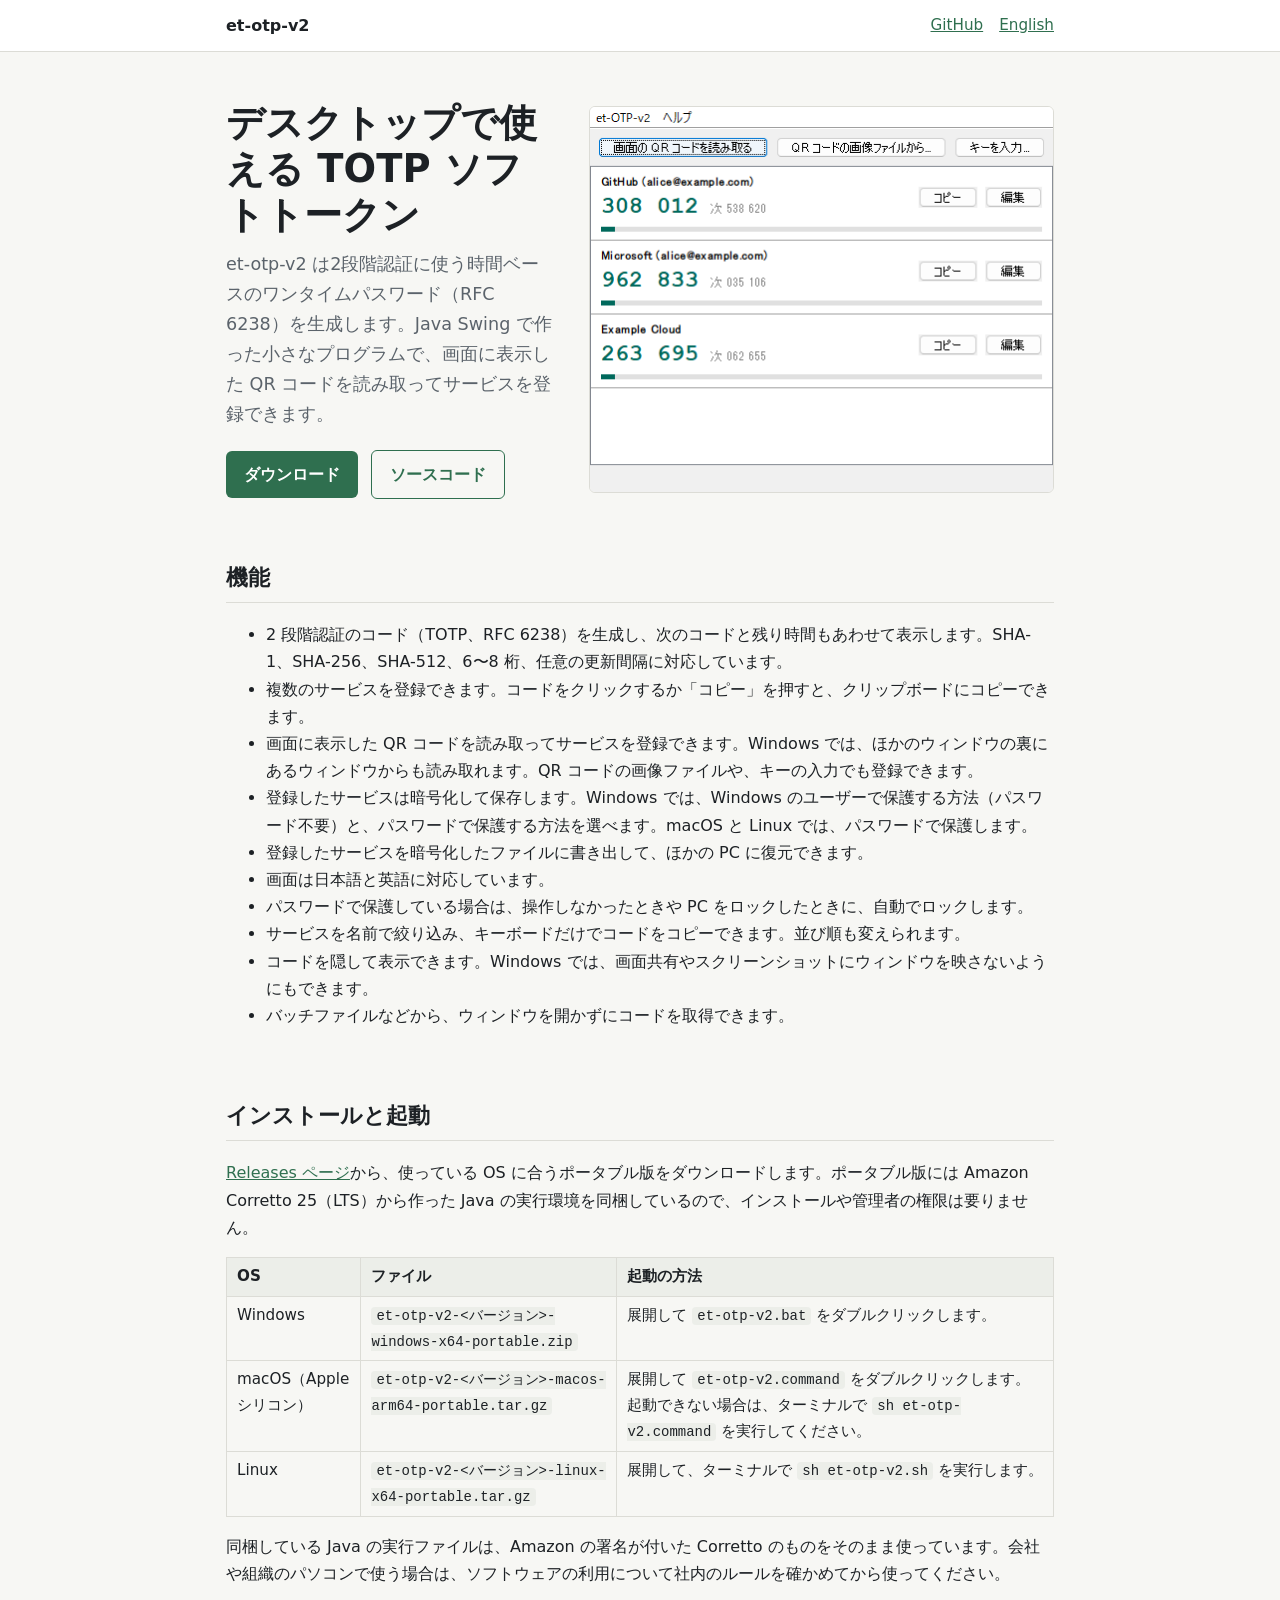
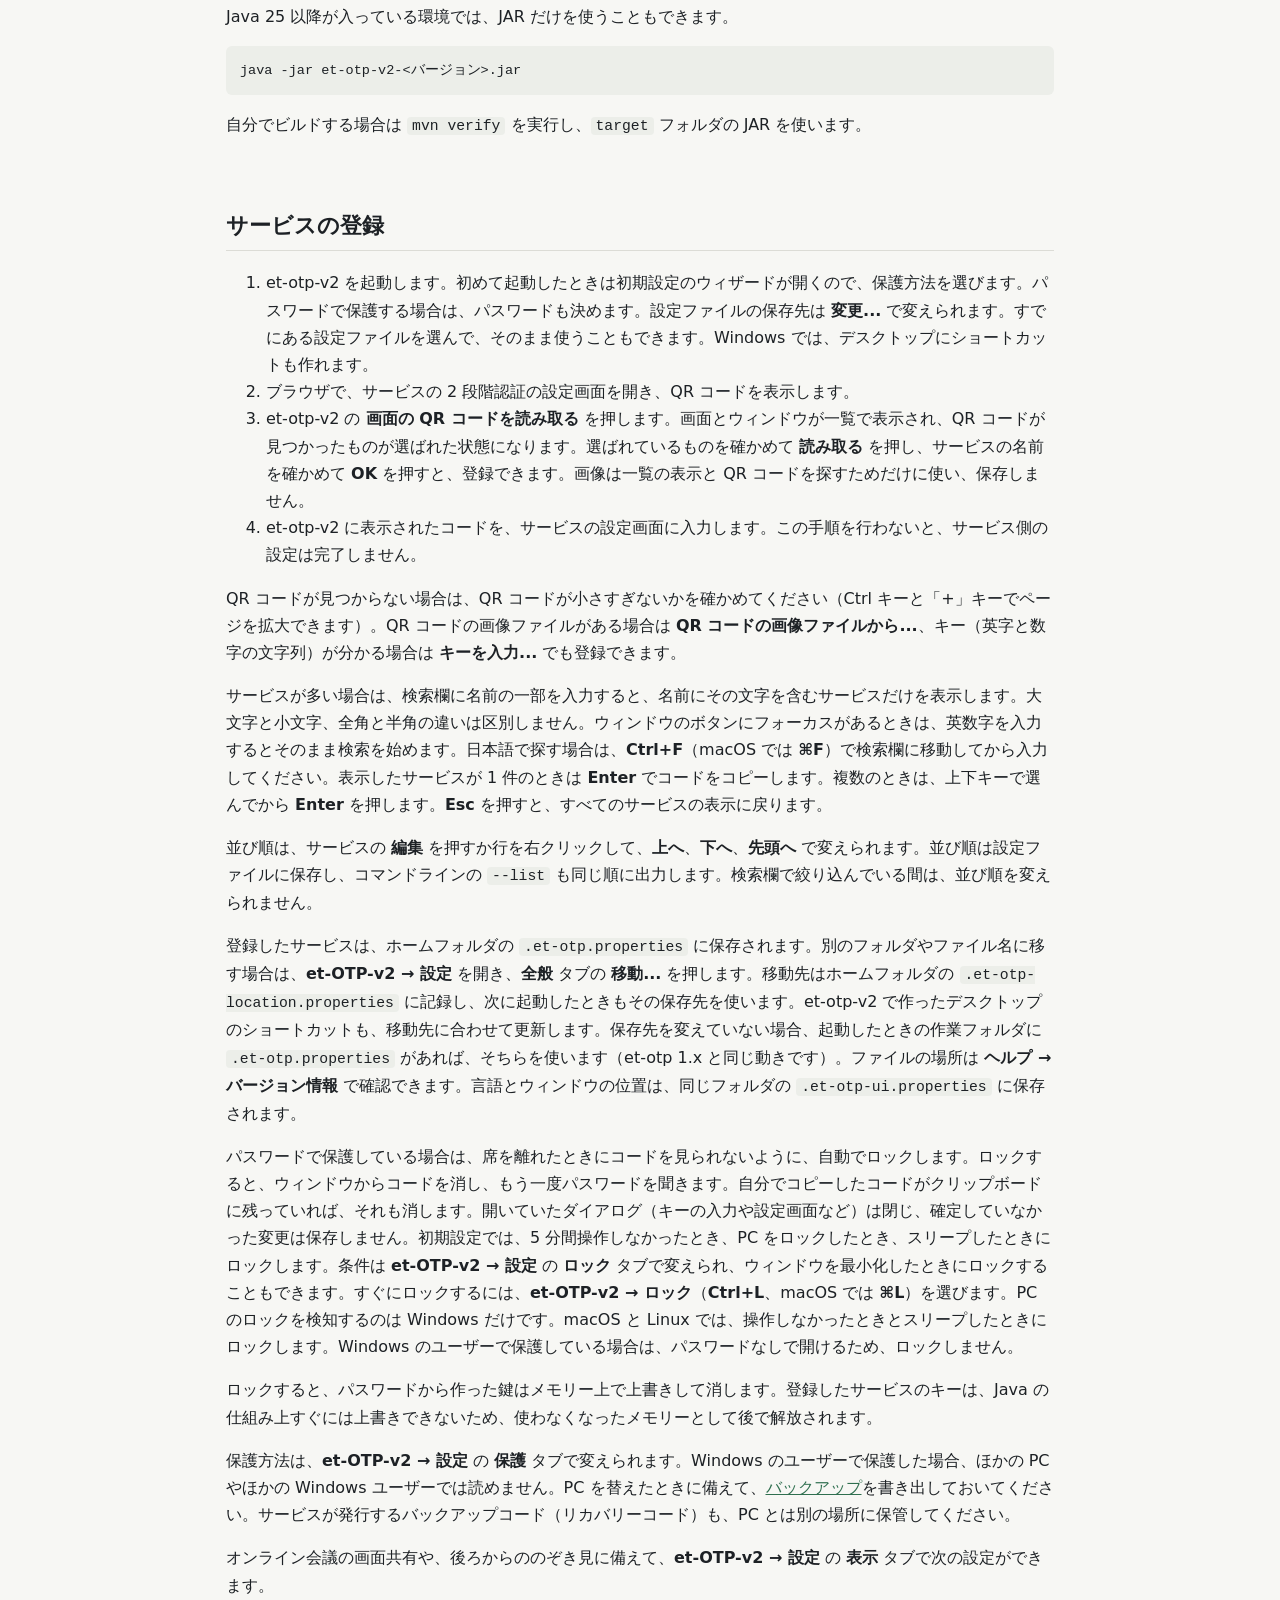
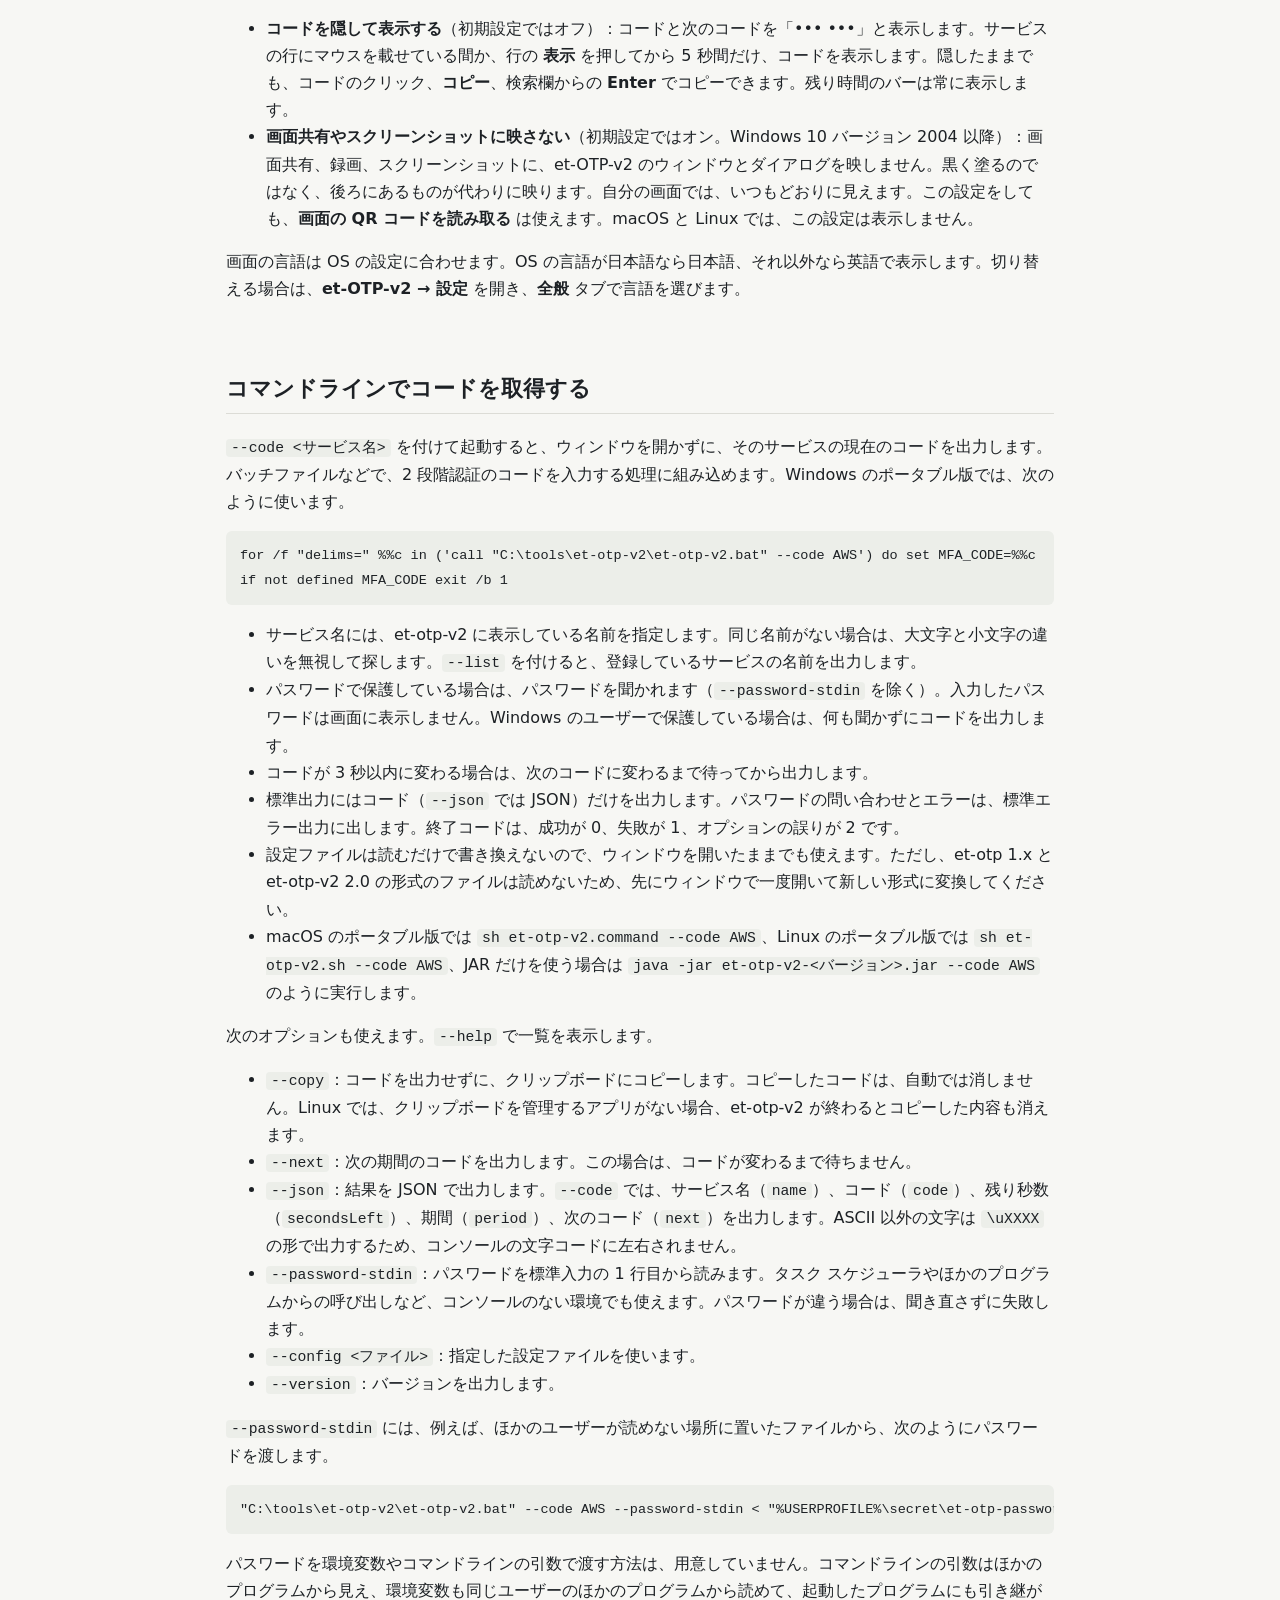
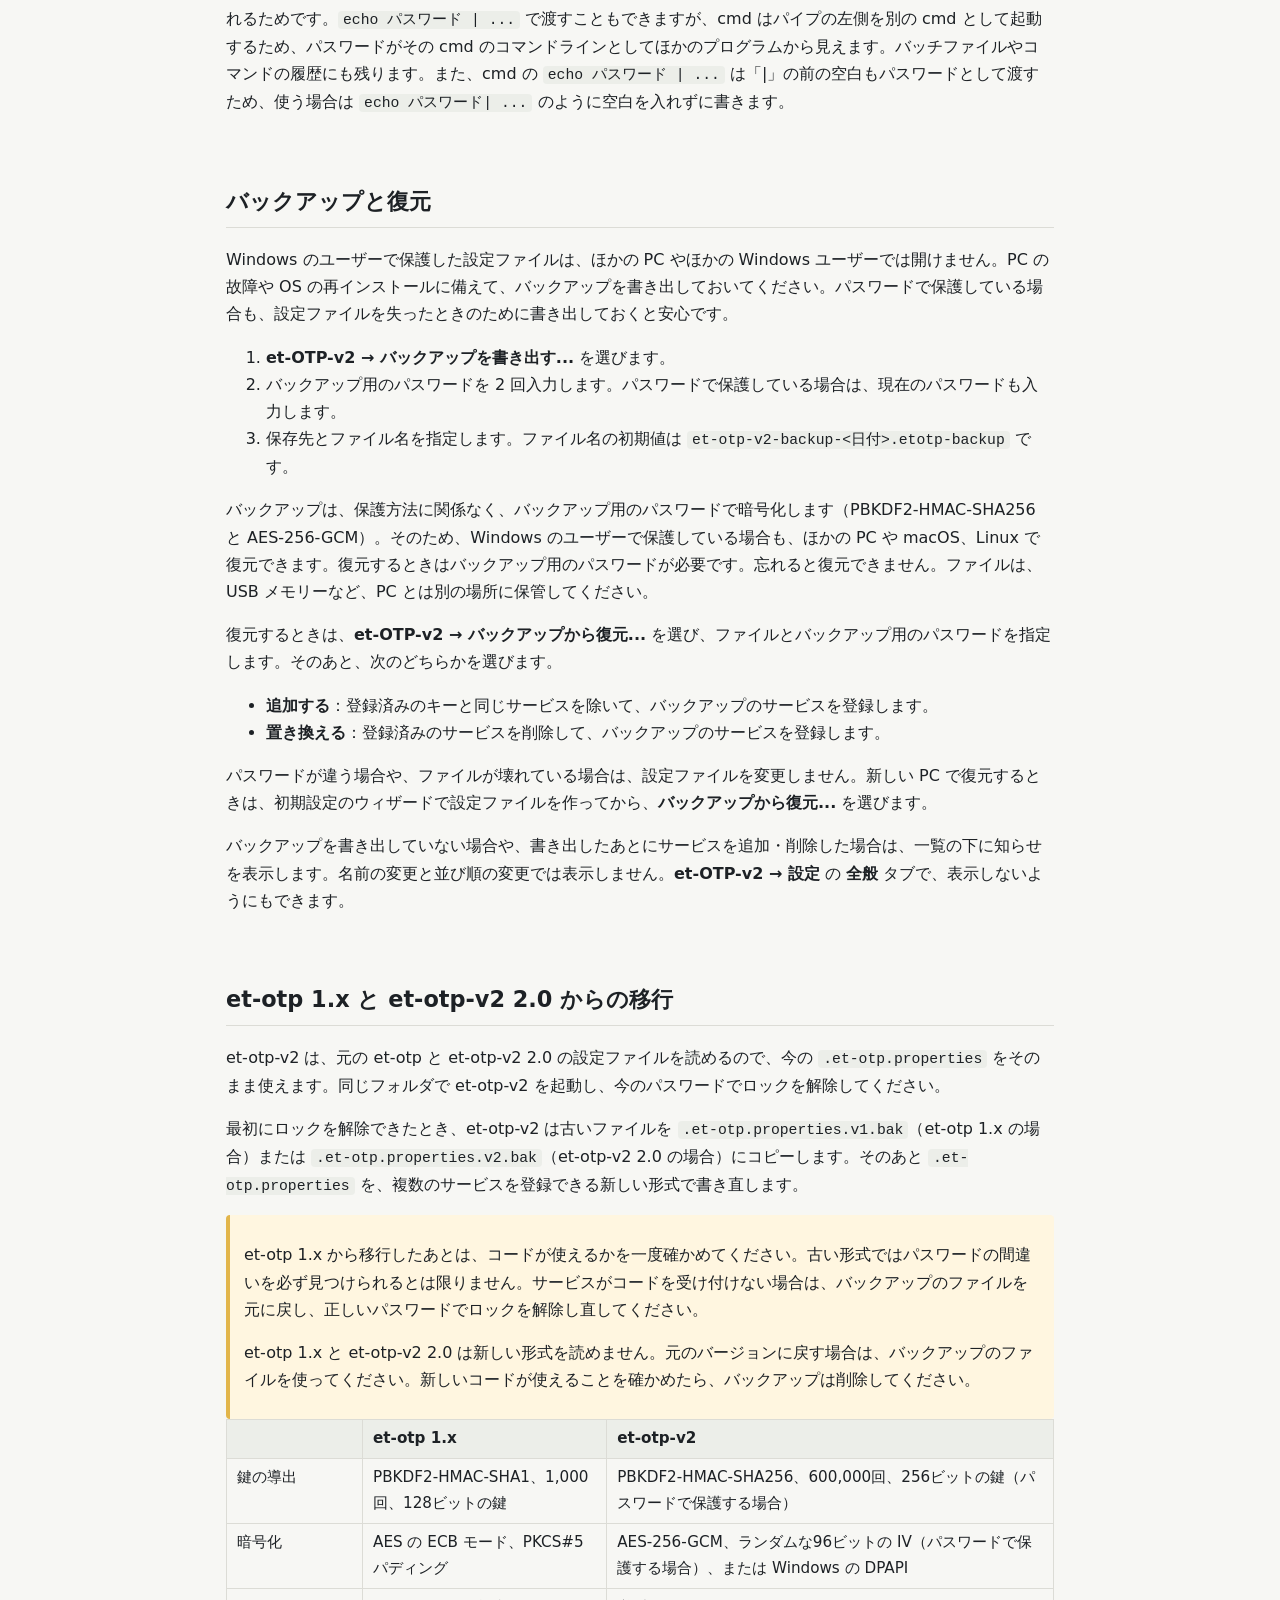
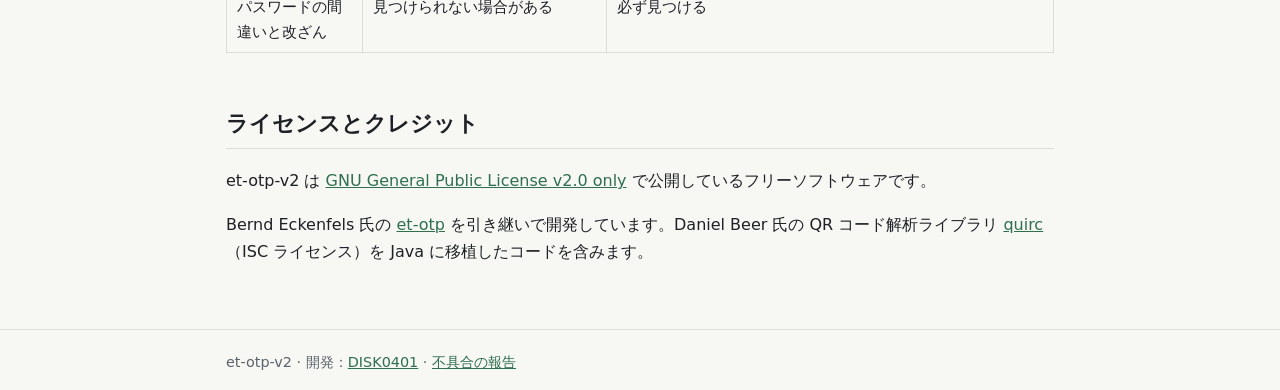
==== docs/ja/index.html @ 98fa53d5 "Keep the windows out of screen sharing by default On older versions of Windows, where it cannot be d" ====
<!doctype html>
<html lang="ja">
<head>
  <meta charset="utf-8">
  <meta name="viewport" content="width=device-width, initial-scale=1">
  <title>et-otp-v2 – デスクトップ用 TOTP ソフトトークン</title>
  <meta name="description" content="et-otp-v2 は Java で作ったデスクトップ用の TOTP（RFC 6238）ソフトトークンです。ecki/et-otp を引き継いで開発しています。">
  <link rel="stylesheet" href="../style.css">
  <link rel="alternate" hreflang="en" href="../">
</head>
<body>
<header class="site">
  <div class="wrap">
    <a class="brand" href="./">et-otp-v2</a>
    <nav>
      <a href="https://github.com/DISK0401/et-otp-v2">GitHub</a>
      <a href="../" hreflang="en" lang="en">English</a>
    </nav>
  </div>
</header>

<main class="wrap">
  <div class="hero">
    <div>
      <h1>デスクトップで使える TOTP ソフトトークン</h1>
      <p>et-otp-v2 は2段階認証に使う時間ベースのワンタイムパスワード（RFC 6238）を生成します。Java Swing で作った小さなプログラムで、画面に表示した QR コードを読み取ってサービスを登録できます。</p>
      <a class="button" href="https://github.com/DISK0401/et-otp-v2/releases">ダウンロード</a>
      <a class="button secondary" href="https://github.com/DISK0401/et-otp-v2">ソースコード</a>
    </div>
    <img src="../images/screenshot-ja.png" width="465" height="386" alt="et-OTP-v2 のメイン画面。3 件のサービスのコードと残り時間が表示されている">
  </div>

  <section id="features">
    <h2>機能</h2>
    <ul>
      <li>2 段階認証のコード（TOTP、RFC 6238）を生成し、次のコードと残り時間もあわせて表示します。SHA-1、SHA-256、SHA-512、6〜8 桁、任意の更新間隔に対応しています。</li>
      <li>複数のサービスを登録できます。コードをクリックするか「コピー」を押すと、クリップボードにコピーできます。</li>
      <li>画面に表示した QR コードを読み取ってサービスを登録できます。Windows では、ほかのウィンドウの裏にあるウィンドウからも読み取れます。QR コードの画像ファイルや、キーの入力でも登録できます。</li>
      <li>登録したサービスは暗号化して保存します。Windows では、Windows のユーザーで保護する方法（パスワード不要）と、パスワードで保護する方法を選べます。macOS と Linux では、パスワードで保護します。</li>
      <li>登録したサービスを暗号化したファイルに書き出して、ほかの PC に復元できます。</li>
      <li>画面は日本語と英語に対応しています。</li>
      <li>パスワードで保護している場合は、操作しなかったときや PC をロックしたときに、自動でロックします。</li>
      <li>サービスを名前で絞り込み、キーボードだけでコードをコピーできます。並び順も変えられます。</li>
      <li>コードを隠して表示できます。Windows では、画面共有やスクリーンショットにウィンドウを映さないようにもできます。</li>
      <li>バッチファイルなどから、ウィンドウを開かずにコードを取得できます。</li>
    </ul>
  </section>

  <section id="install">
    <h2>インストールと起動</h2>
    <p><a href="https://github.com/DISK0401/et-otp-v2/releases">Releases ページ</a>から、使っている OS に合うポータブル版をダウンロードします。ポータブル版には Amazon Corretto 25（LTS）から作った Java の実行環境を同梱しているので、インストールや管理者の権限は要りません。</p>
    <div class="table-scroll">
      <table>
        <tr><th>OS</th><th>ファイル</th><th>起動の方法</th></tr>
        <tr><td>Windows</td><td><code>et-otp-v2-&lt;バージョン&gt;-windows-x64-portable.zip</code></td><td>展開して <code>et-otp-v2.bat</code> をダブルクリックします。</td></tr>
        <tr><td>macOS（Apple シリコン）</td><td><code>et-otp-v2-&lt;バージョン&gt;-macos-arm64-portable.tar.gz</code></td><td>展開して <code>et-otp-v2.command</code> をダブルクリックします。起動できない場合は、ターミナルで <code>sh et-otp-v2.command</code> を実行してください。</td></tr>
        <tr><td>Linux</td><td><code>et-otp-v2-&lt;バージョン&gt;-linux-x64-portable.tar.gz</code></td><td>展開して、ターミナルで <code>sh et-otp-v2.sh</code> を実行します。</td></tr>
      </table>
    </div>
    <p>同梱している Java の実行ファイルは、Amazon の署名が付いた Corretto のものをそのまま使っています。会社や組織のパソコンで使う場合は、ソフトウェアの利用について社内のルールを確かめてから使ってください。</p>
    <p>Java 25 以降が入っている環境では、JAR だけを使うこともできます。</p>
    <pre><code>java -jar et-otp-v2-&lt;バージョン&gt;.jar</code></pre>
    <p>自分でビルドする場合は <code>mvn verify</code> を実行し、<code>target</code> フォルダの JAR を使います。</p>
  </section>

  <section id="setup">
    <h2>サービスの登録</h2>
    <ol>
      <li>et-otp-v2 を起動します。初めて起動したときは初期設定のウィザードが開くので、保護方法を選びます。パスワードで保護する場合は、パスワードも決めます。設定ファイルの保存先は <b>変更...</b> で変えられます。すでにある設定ファイルを選んで、そのまま使うこともできます。Windows では、デスクトップにショートカットも作れます。</li>
      <li>ブラウザで、サービスの 2 段階認証の設定画面を開き、QR コードを表示します。</li>
      <li>et-otp-v2 の <b>画面の QR コードを読み取る</b> を押します。画面とウィンドウが一覧で表示され、QR コードが見つかったものが選ばれた状態になります。選ばれているものを確かめて <b>読み取る</b> を押し、サービスの名前を確かめて <b>OK</b> を押すと、登録できます。画像は一覧の表示と QR コードを探すためだけに使い、保存しません。</li>
      <li>et-otp-v2 に表示されたコードを、サービスの設定画面に入力します。この手順を行わないと、サービス側の設定は完了しません。</li>
    </ol>
    <p>QR コードが見つからない場合は、QR コードが小さすぎないかを確かめてください（Ctrl キーと「+」キーでページを拡大できます）。QR コードの画像ファイルがある場合は <b>QR コードの画像ファイルから...</b>、キー（英字と数字の文字列）が分かる場合は <b>キーを入力...</b> でも登録できます。</p>
    <p>サービスが多い場合は、検索欄に名前の一部を入力すると、名前にその文字を含むサービスだけを表示します。大文字と小文字、全角と半角の違いは区別しません。ウィンドウのボタンにフォーカスがあるときは、英数字を入力するとそのまま検索を始めます。日本語で探す場合は、<b>Ctrl+F</b>（macOS では <b>⌘F</b>）で検索欄に移動してから入力してください。表示したサービスが 1 件のときは <b>Enter</b> でコードをコピーします。複数のときは、上下キーで選んでから <b>Enter</b> を押します。<b>Esc</b> を押すと、すべてのサービスの表示に戻ります。</p>
    <p>並び順は、サービスの <b>編集</b> を押すか行を右クリックして、<b>上へ</b>、<b>下へ</b>、<b>先頭へ</b> で変えられます。並び順は設定ファイルに保存し、コマンドラインの <code>--list</code> も同じ順に出力します。検索欄で絞り込んでいる間は、並び順を変えられません。</p>
    <p>登録したサービスは、ホームフォルダの <code>.et-otp.properties</code> に保存されます。別のフォルダやファイル名に移す場合は、<b>et-OTP-v2 → 設定</b> を開き、<b>全般</b> タブの <b>移動...</b> を押します。移動先はホームフォルダの <code>.et-otp-location.properties</code> に記録し、次に起動したときもその保存先を使います。et-otp-v2 で作ったデスクトップのショートカットも、移動先に合わせて更新します。保存先を変えていない場合、起動したときの作業フォルダに <code>.et-otp.properties</code> があれば、そちらを使います（et-otp 1.x と同じ動きです）。ファイルの場所は <b>ヘルプ → バージョン情報</b> で確認できます。言語とウィンドウの位置は、同じフォルダの <code>.et-otp-ui.properties</code> に保存されます。</p>
    <p>パスワードで保護している場合は、席を離れたときにコードを見られないように、自動でロックします。ロックすると、ウィンドウからコードを消し、もう一度パスワードを聞きます。自分でコピーしたコードがクリップボードに残っていれば、それも消します。開いていたダイアログ（キーの入力や設定画面など）は閉じ、確定していなかった変更は保存しません。初期設定では、5 分間操作しなかったとき、PC をロックしたとき、スリープしたときにロックします。条件は <b>et-OTP-v2 → 設定</b> の <b>ロック</b> タブで変えられ、ウィンドウを最小化したときにロックすることもできます。すぐにロックするには、<b>et-OTP-v2 → ロック</b>（<b>Ctrl+L</b>、macOS では <b>⌘L</b>）を選びます。PC のロックを検知するのは Windows だけです。macOS と Linux では、操作しなかったときとスリープしたときにロックします。Windows のユーザーで保護している場合は、パスワードなしで開けるため、ロックしません。</p>
    <p>ロックすると、パスワードから作った鍵はメモリー上で上書きして消します。登録したサービスのキーは、Java の仕組み上すぐには上書きできないため、使わなくなったメモリーとして後で解放されます。</p>
    <p>保護方法は、<b>et-OTP-v2 → 設定</b> の <b>保護</b> タブで変えられます。Windows のユーザーで保護した場合、ほかの PC やほかの Windows ユーザーでは読めません。PC を替えたときに備えて、<a href="#backup">バックアップ</a>を書き出しておいてください。サービスが発行するバックアップコード（リカバリーコード）も、PC とは別の場所に保管してください。</p>
    <p>オンライン会議の画面共有や、後ろからののぞき見に備えて、<b>et-OTP-v2 → 設定</b> の <b>表示</b> タブで次の設定ができます。</p>
    <ul>
      <li><b>コードを隠して表示する</b>（初期設定ではオフ）：コードと次のコードを「••• •••」と表示します。サービスの行にマウスを載せている間か、行の <b>表示</b> を押してから 5 秒間だけ、コードを表示します。隠したままでも、コードのクリック、<b>コピー</b>、検索欄からの <b>Enter</b> でコピーできます。残り時間のバーは常に表示します。</li>
      <li><b>画面共有やスクリーンショットに映さない</b>（初期設定ではオン。Windows 10 バージョン 2004 以降）：画面共有、録画、スクリーンショットに、et-OTP-v2 のウィンドウとダイアログを映しません。黒く塗るのではなく、後ろにあるものが代わりに映ります。自分の画面では、いつもどおりに見えます。この設定をしても、<b>画面の QR コードを読み取る</b> は使えます。macOS と Linux では、この設定は表示しません。</li>
    </ul>
    <p>画面の言語は OS の設定に合わせます。OS の言語が日本語なら日本語、それ以外なら英語で表示します。切り替える場合は、<b>et-OTP-v2 → 設定</b> を開き、<b>全般</b> タブで言語を選びます。</p>
  </section>

  <section id="command-line">
    <h2>コマンドラインでコードを取得する</h2>
    <p><code>--code &lt;サービス名&gt;</code> を付けて起動すると、ウィンドウを開かずに、そのサービスの現在のコードを出力します。バッチファイルなどで、2 段階認証のコードを入力する処理に組み込めます。Windows のポータブル版では、次のように使います。</p>
    <pre><code>for /f "delims=" %%c in ('call "C:\tools\et-otp-v2\et-otp-v2.bat" --code AWS') do set MFA_CODE=%%c
if not defined MFA_CODE exit /b 1</code></pre>
    <ul>
      <li>サービス名には、et-otp-v2 に表示している名前を指定します。同じ名前がない場合は、大文字と小文字の違いを無視して探します。<code>--list</code> を付けると、登録しているサービスの名前を出力します。</li>
      <li>パスワードで保護している場合は、パスワードを聞かれます（<code>--password-stdin</code> を除く）。入力したパスワードは画面に表示しません。Windows のユーザーで保護している場合は、何も聞かずにコードを出力します。</li>
      <li>コードが 3 秒以内に変わる場合は、次のコードに変わるまで待ってから出力します。</li>
      <li>標準出力にはコード（<code>--json</code> では JSON）だけを出力します。パスワードの問い合わせとエラーは、標準エラー出力に出します。終了コードは、成功が 0、失敗が 1、オプションの誤りが 2 です。</li>
      <li>設定ファイルは読むだけで書き換えないので、ウィンドウを開いたままでも使えます。ただし、et-otp 1.x と et-otp-v2 2.0 の形式のファイルは読めないため、先にウィンドウで一度開いて新しい形式に変換してください。</li>
      <li>macOS のポータブル版では <code>sh et-otp-v2.command --code AWS</code>、Linux のポータブル版では <code>sh et-otp-v2.sh --code AWS</code>、JAR だけを使う場合は <code>java -jar et-otp-v2-&lt;バージョン&gt;.jar --code AWS</code> のように実行します。</li>
    </ul>
    <p>次のオプションも使えます。<code>--help</code> で一覧を表示します。</p>
    <ul>
      <li><code>--copy</code>：コードを出力せずに、クリップボードにコピーします。コピーしたコードは、自動では消しません。Linux では、クリップボードを管理するアプリがない場合、et-otp-v2 が終わるとコピーした内容も消えます。</li>
      <li><code>--next</code>：次の期間のコードを出力します。この場合は、コードが変わるまで待ちません。</li>
      <li><code>--json</code>：結果を JSON で出力します。<code>--code</code> では、サービス名（<code>name</code>）、コード（<code>code</code>）、残り秒数（<code>secondsLeft</code>）、期間（<code>period</code>）、次のコード（<code>next</code>）を出力します。ASCII 以外の文字は <code>\uXXXX</code> の形で出力するため、コンソールの文字コードに左右されません。</li>
      <li><code>--password-stdin</code>：パスワードを標準入力の 1 行目から読みます。タスク スケジューラやほかのプログラムからの呼び出しなど、コンソールのない環境でも使えます。パスワードが違う場合は、聞き直さずに失敗します。</li>
      <li><code>--config &lt;ファイル&gt;</code>：指定した設定ファイルを使います。</li>
      <li><code>--version</code>：バージョンを出力します。</li>
    </ul>
    <p><code>--password-stdin</code> には、例えば、ほかのユーザーが読めない場所に置いたファイルから、次のようにパスワードを渡します。</p>
    <pre><code>"C:\tools\et-otp-v2\et-otp-v2.bat" --code AWS --password-stdin &lt; "%USERPROFILE%\secret\et-otp-password.txt"</code></pre>
    <p>パスワードを環境変数やコマンドラインの引数で渡す方法は、用意していません。コマンドラインの引数はほかのプログラムから見え、環境変数も同じユーザーのほかのプログラムから読めて、起動したプログラムにも引き継がれるためです。<code>echo パスワード | ...</code> で渡すこともできますが、cmd はパイプの左側を別の cmd として起動するため、パスワードがその cmd のコマンドラインとしてほかのプログラムから見えます。バッチファイルやコマンドの履歴にも残ります。また、cmd の <code>echo パスワード | ...</code> は「|」の前の空白もパスワードとして渡すため、使う場合は <code>echo パスワード| ...</code> のように空白を入れずに書きます。</p>
  </section>

  <section id="backup">
    <h2>バックアップと復元</h2>
    <p>Windows のユーザーで保護した設定ファイルは、ほかの PC やほかの Windows ユーザーでは開けません。PC の故障や OS の再インストールに備えて、バックアップを書き出しておいてください。パスワードで保護している場合も、設定ファイルを失ったときのために書き出しておくと安心です。</p>
    <ol>
      <li><b>et-OTP-v2 → バックアップを書き出す...</b> を選びます。</li>
      <li>バックアップ用のパスワードを 2 回入力します。パスワードで保護している場合は、現在のパスワードも入力します。</li>
      <li>保存先とファイル名を指定します。ファイル名の初期値は <code>et-otp-v2-backup-&lt;日付&gt;.etotp-backup</code> です。</li>
    </ol>
    <p>バックアップは、保護方法に関係なく、バックアップ用のパスワードで暗号化します（PBKDF2-HMAC-SHA256 と AES-256-GCM）。そのため、Windows のユーザーで保護している場合も、ほかの PC や macOS、Linux で復元できます。復元するときはバックアップ用のパスワードが必要です。忘れると復元できません。ファイルは、USB メモリーなど、PC とは別の場所に保管してください。</p>
    <p>復元するときは、<b>et-OTP-v2 → バックアップから復元...</b> を選び、ファイルとバックアップ用のパスワードを指定します。そのあと、次のどちらかを選びます。</p>
    <ul>
      <li><b>追加する</b>：登録済みのキーと同じサービスを除いて、バックアップのサービスを登録します。</li>
      <li><b>置き換える</b>：登録済みのサービスを削除して、バックアップのサービスを登録します。</li>
    </ul>
    <p>パスワードが違う場合や、ファイルが壊れている場合は、設定ファイルを変更しません。新しい PC で復元するときは、初期設定のウィザードで設定ファイルを作ってから、<b>バックアップから復元...</b> を選びます。</p>
    <p>バックアップを書き出していない場合や、書き出したあとにサービスを追加・削除した場合は、一覧の下に知らせを表示します。名前の変更と並び順の変更では表示しません。<b>et-OTP-v2 → 設定</b> の <b>全般</b> タブで、表示しないようにもできます。</p>
  </section>

  <section id="upgrade">
    <h2>et-otp 1.x と et-otp-v2 2.0 からの移行</h2>
    <p>et-otp-v2 は、元の et-otp と et-otp-v2 2.0 の設定ファイルを読めるので、今の <code>.et-otp.properties</code> をそのまま使えます。同じフォルダで et-otp-v2 を起動し、今のパスワードでロックを解除してください。</p>
    <p>最初にロックを解除できたとき、et-otp-v2 は古いファイルを <code>.et-otp.properties.v1.bak</code>（et-otp 1.x の場合）または <code>.et-otp.properties.v2.bak</code>（et-otp-v2 2.0 の場合）にコピーします。そのあと <code>.et-otp.properties</code> を、複数のサービスを登録できる新しい形式で書き直します。</p>
    <div class="note">
      <p>et-otp 1.x から移行したあとは、コードが使えるかを一度確かめてください。古い形式ではパスワードの間違いを必ず見つけられるとは限りません。サービスがコードを受け付けない場合は、バックアップのファイルを元に戻し、正しいパスワードでロックを解除し直してください。</p>
      <p>et-otp 1.x と et-otp-v2 2.0 は新しい形式を読めません。元のバージョンに戻す場合は、バックアップのファイルを使ってください。新しいコードが使えることを確かめたら、バックアップは削除してください。</p>
    </div>
    <div class="table-scroll">
      <table>
        <tr><th></th><th>et-otp 1.x</th><th>et-otp-v2</th></tr>
        <tr><td>鍵の導出</td><td>PBKDF2-HMAC-SHA1、1,000回、128ビットの鍵</td><td>PBKDF2-HMAC-SHA256、600,000回、256ビットの鍵（パスワードで保護する場合）</td></tr>
        <tr><td>暗号化</td><td>AES の ECB モード、PKCS#5 パディング</td><td>AES-256-GCM、ランダムな96ビットの IV（パスワードで保護する場合）、または Windows の DPAPI</td></tr>
        <tr><td>パスワードの間違いと改ざん</td><td>見つけられない場合がある</td><td>必ず見つける</td></tr>
      </table>
    </div>
  </section>

  <section id="license">
    <h2>ライセンスとクレジット</h2>
    <p>et-otp-v2 は <a href="https://github.com/DISK0401/et-otp-v2/blob/main/LICENSE">GNU General Public License v2.0 only</a> で公開しているフリーソフトウェアです。</p>
    <p>Bernd Eckenfels 氏の <a href="https://github.com/ecki/et-otp">et-otp</a> を引き継いで開発しています。Daniel Beer 氏の QR コード解析ライブラリ <a href="https://github.com/dlbeer/quirc">quirc</a>（ISC ライセンス）を Java に移植したコードを含みます。</p>
  </section>
</main>

<footer>
  <div class="wrap">et-otp-v2 · 開発：<a href="https://github.com/DISK0401">DISK0401</a> · <a href="https://github.com/DISK0401/et-otp-v2/issues">不具合の報告</a></div>
</footer>
</body>
</html>
---- docs/style.css ----
:root {
  --bg: #f7f7f4;
  --surface: #ffffff;
  --text: #1d2125;
  --muted: #5b636b;
  --accent: #2f6f4f;
  --accent-text: #ffffff;
  --border: #dcdcd6;
  --code-bg: #eceee9;
  --warn-bg: #fff6e0;
  --warn-border: #e2b54a;
}

@media (prefers-color-scheme: dark) {
  :root {
    --bg: #15181b;
    --surface: #1d2125;
    --text: #e6e8ea;
    --muted: #a3abb3;
    --accent: #7cc39b;
    --accent-text: #10241a;
    --border: #2f353b;
    --code-bg: #262b30;
    --warn-bg: #2d2615;
    --warn-border: #a8842f;
  }
}

* { box-sizing: border-box; }

body {
  margin: 0;
  background: var(--bg);
  color: var(--text);
  font: 16px/1.7 system-ui, -apple-system, "Segoe UI", "Hiragino Sans", "Noto Sans JP", sans-serif;
}

a { color: var(--accent); }

.wrap { max-width: 860px; margin: 0 auto; padding: 0 16px; }

header.site {
  border-bottom: 1px solid var(--border);
  background: var(--surface);
}
header.site .wrap {
  display: flex; align-items: center; justify-content: space-between;
  gap: 12px; padding-top: 12px; padding-bottom: 12px;
}
header.site .brand { font-weight: 700; text-decoration: none; color: var(--text); }
header.site nav { display: flex; gap: 16px; font-size: 0.95em; }

.hero { display: grid; grid-template-columns: 1fr auto; gap: 32px; align-items: center; padding: 48px 0 32px; }
.hero h1 { font-size: 2.4em; line-height: 1.2; margin: 0 0 12px; }
.hero p { color: var(--muted); margin: 0 0 20px; font-size: 1.1em; }
.hero img { border: 1px solid var(--border); border-radius: 6px; max-width: 100%; height: auto; }
@media (max-width: 640px) { .hero { grid-template-columns: 1fr; } }

.button {
  display: inline-block; padding: 10px 18px; border-radius: 6px;
  background: var(--accent); color: var(--accent-text); text-decoration: none; font-weight: 600;
}
.button.secondary { background: transparent; color: var(--accent); border: 1px solid var(--accent); margin-left: 8px; }

section { padding: 8px 0 24px; }
h2 { font-size: 1.4em; border-bottom: 1px solid var(--border); padding-bottom: 6px; }

pre, code { font-family: ui-monospace, "Cascadia Code", Consolas, monospace; font-size: 0.92em; }
code { background: var(--code-bg); padding: 1px 5px; border-radius: 4px; }
pre { background: var(--code-bg); padding: 12px 14px; border-radius: 6px; overflow-x: auto; }
pre code { background: none; padding: 0; }

.note { background: var(--warn-bg); border-left: 4px solid var(--warn-border); padding: 10px 14px; border-radius: 4px; }

table { border-collapse: collapse; width: 100%; font-size: 0.95em; }
th, td { border: 1px solid var(--border); padding: 6px 10px; text-align: left; vertical-align: top; }
th { background: var(--code-bg); }
.table-scroll { overflow-x: auto; }

footer { border-top: 1px solid var(--border); color: var(--muted); font-size: 0.9em; padding: 20px 0 40px; margin-top: 24px; }
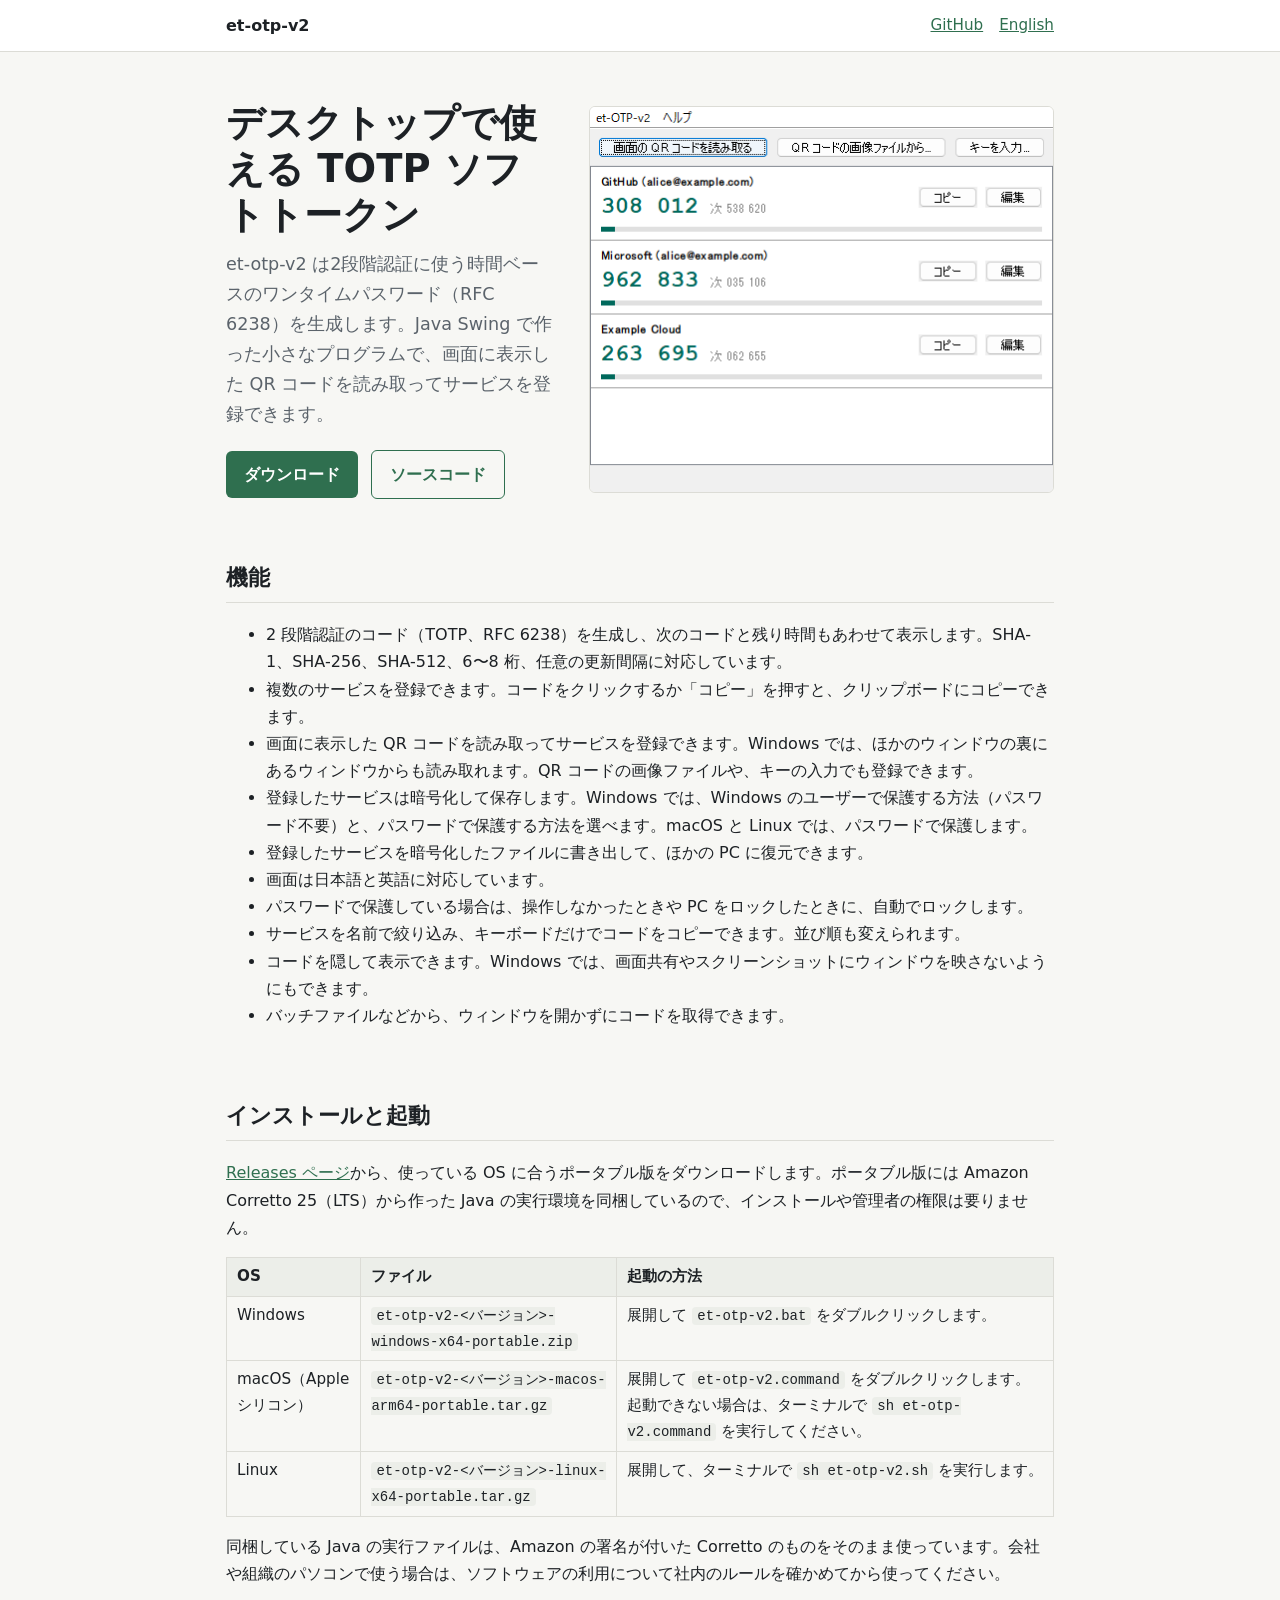
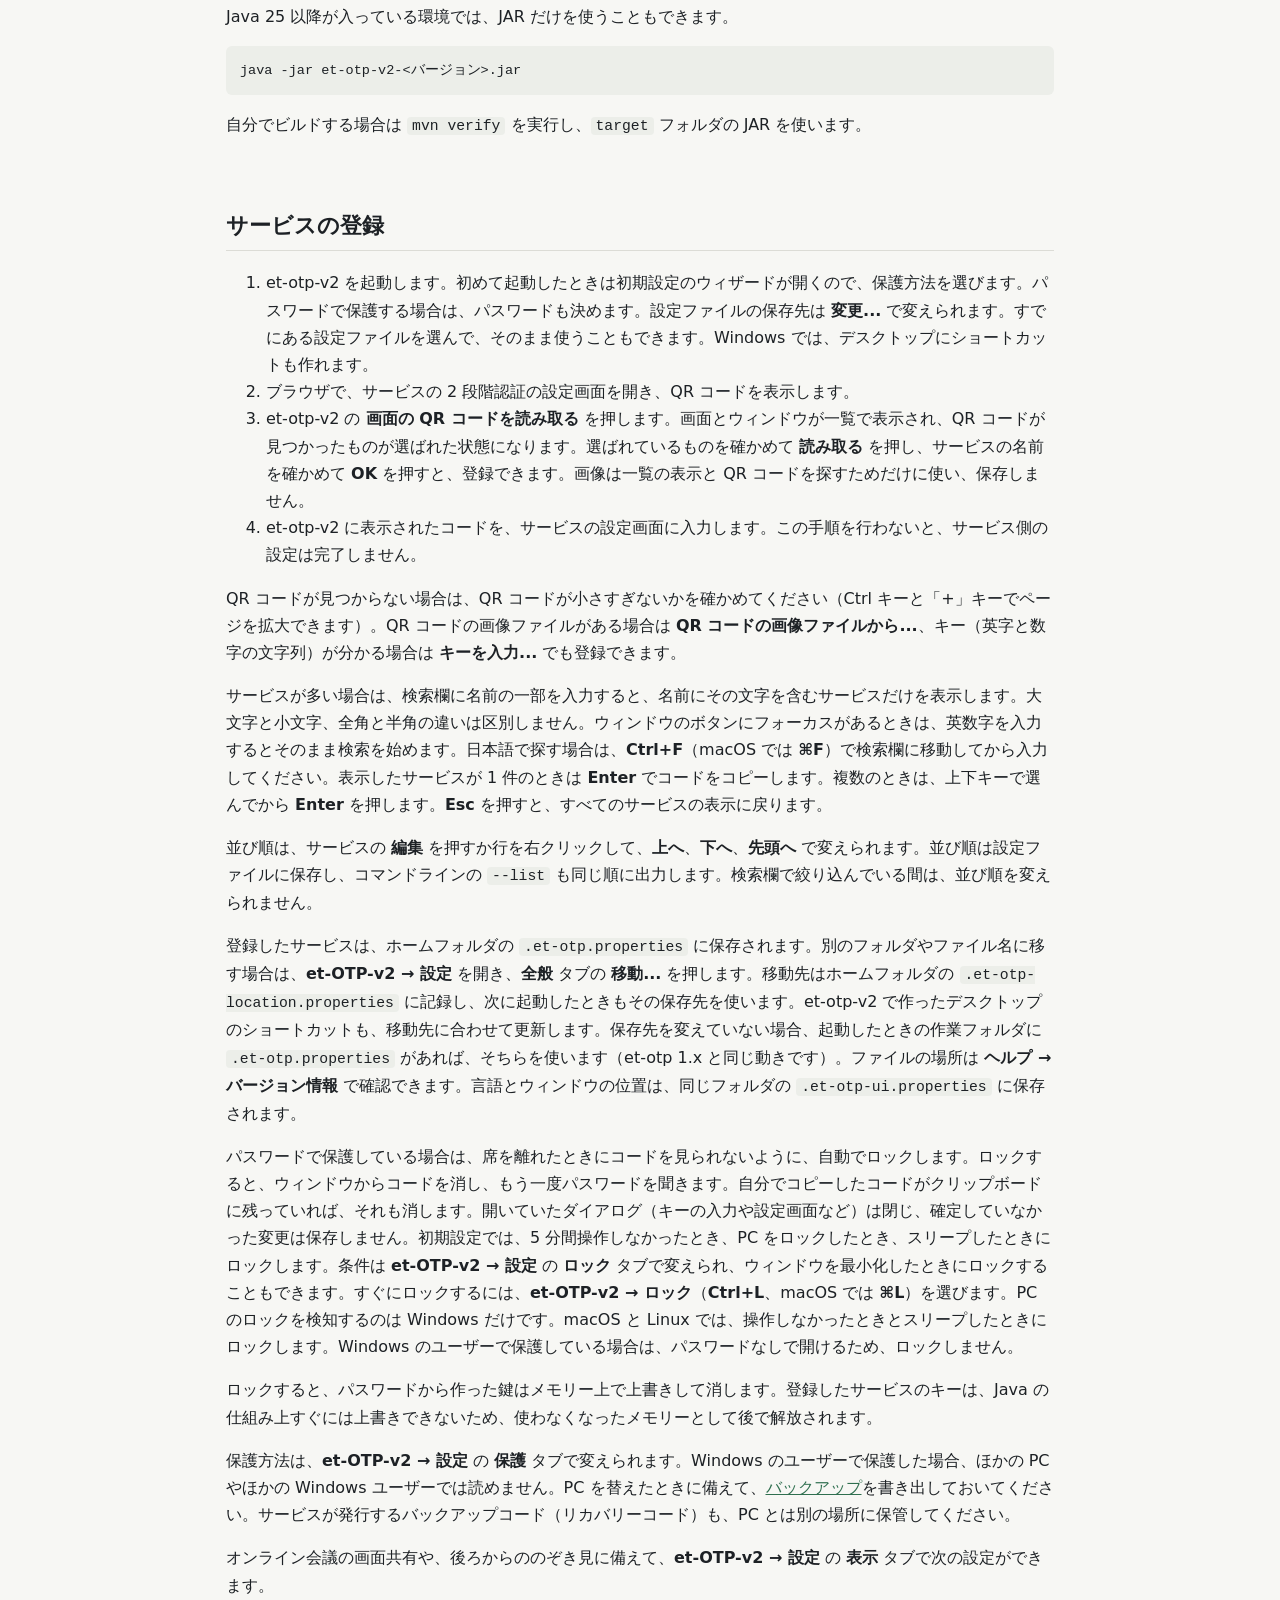
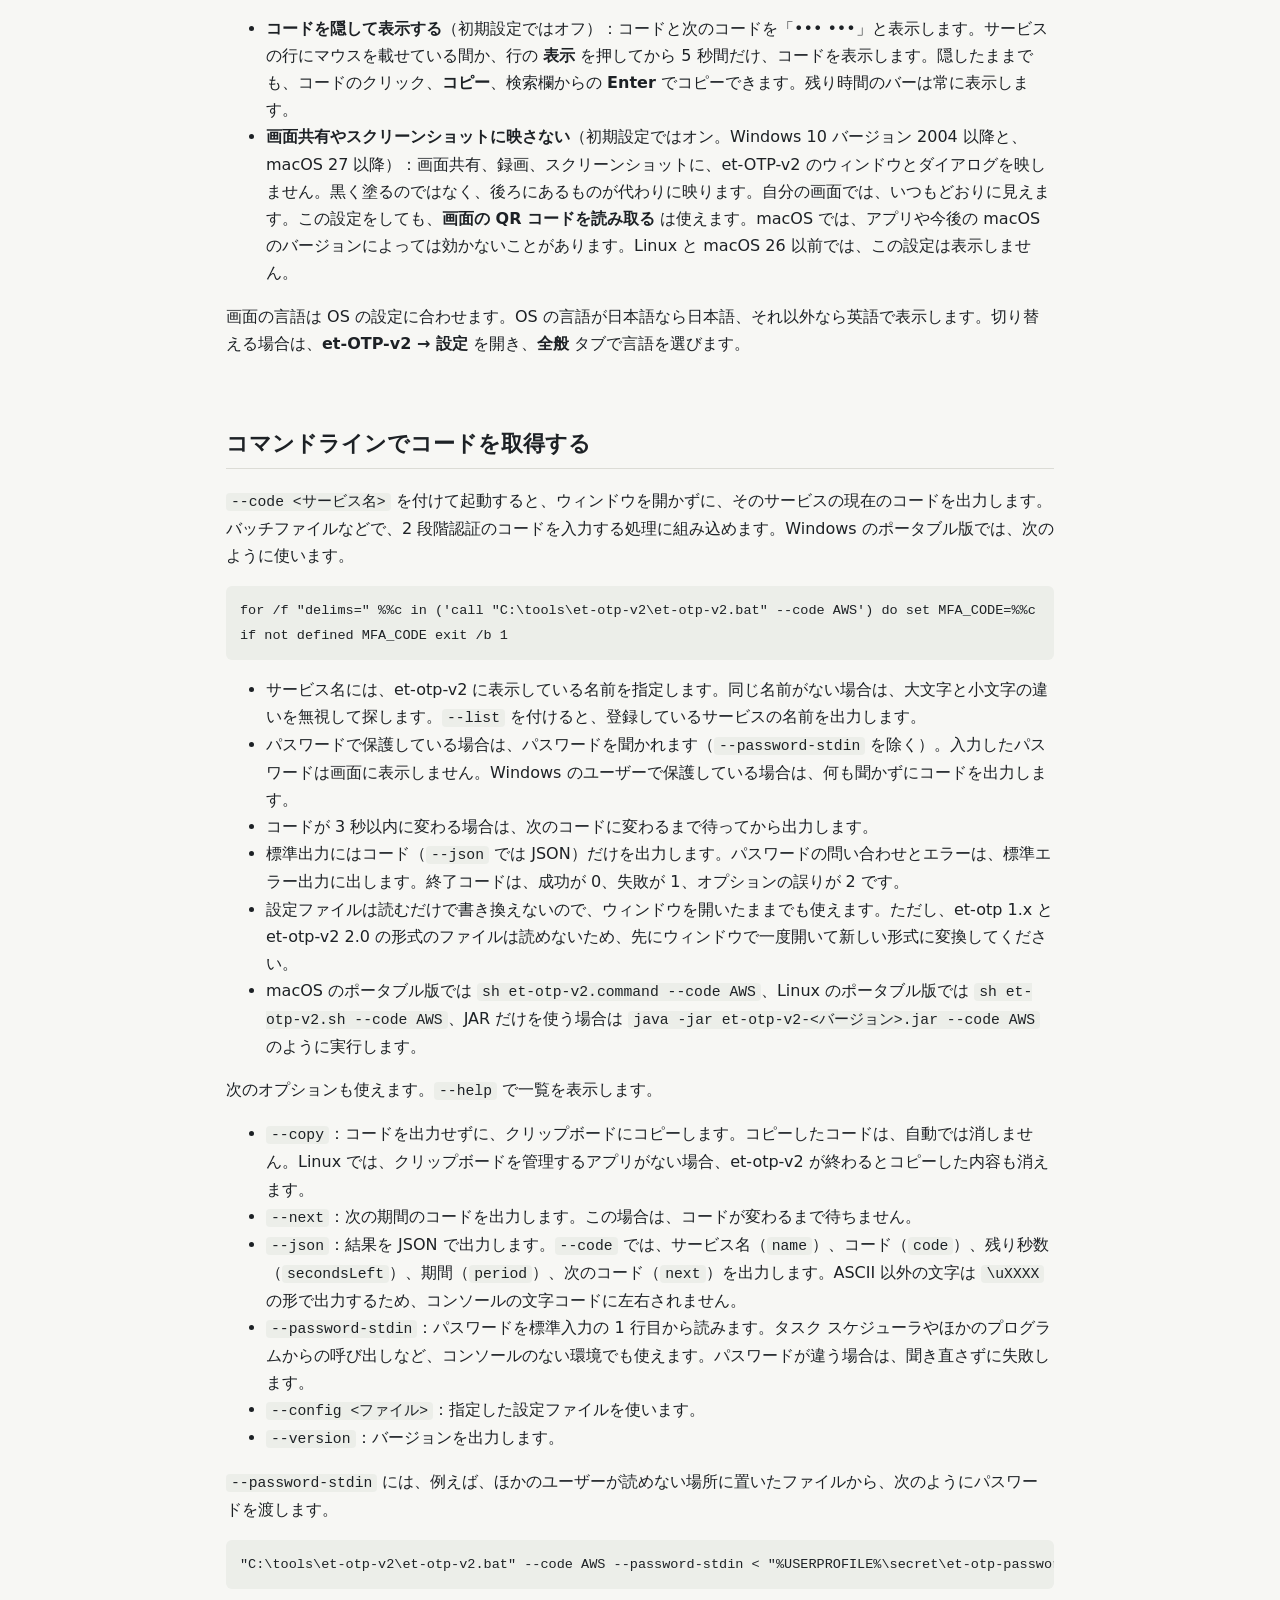
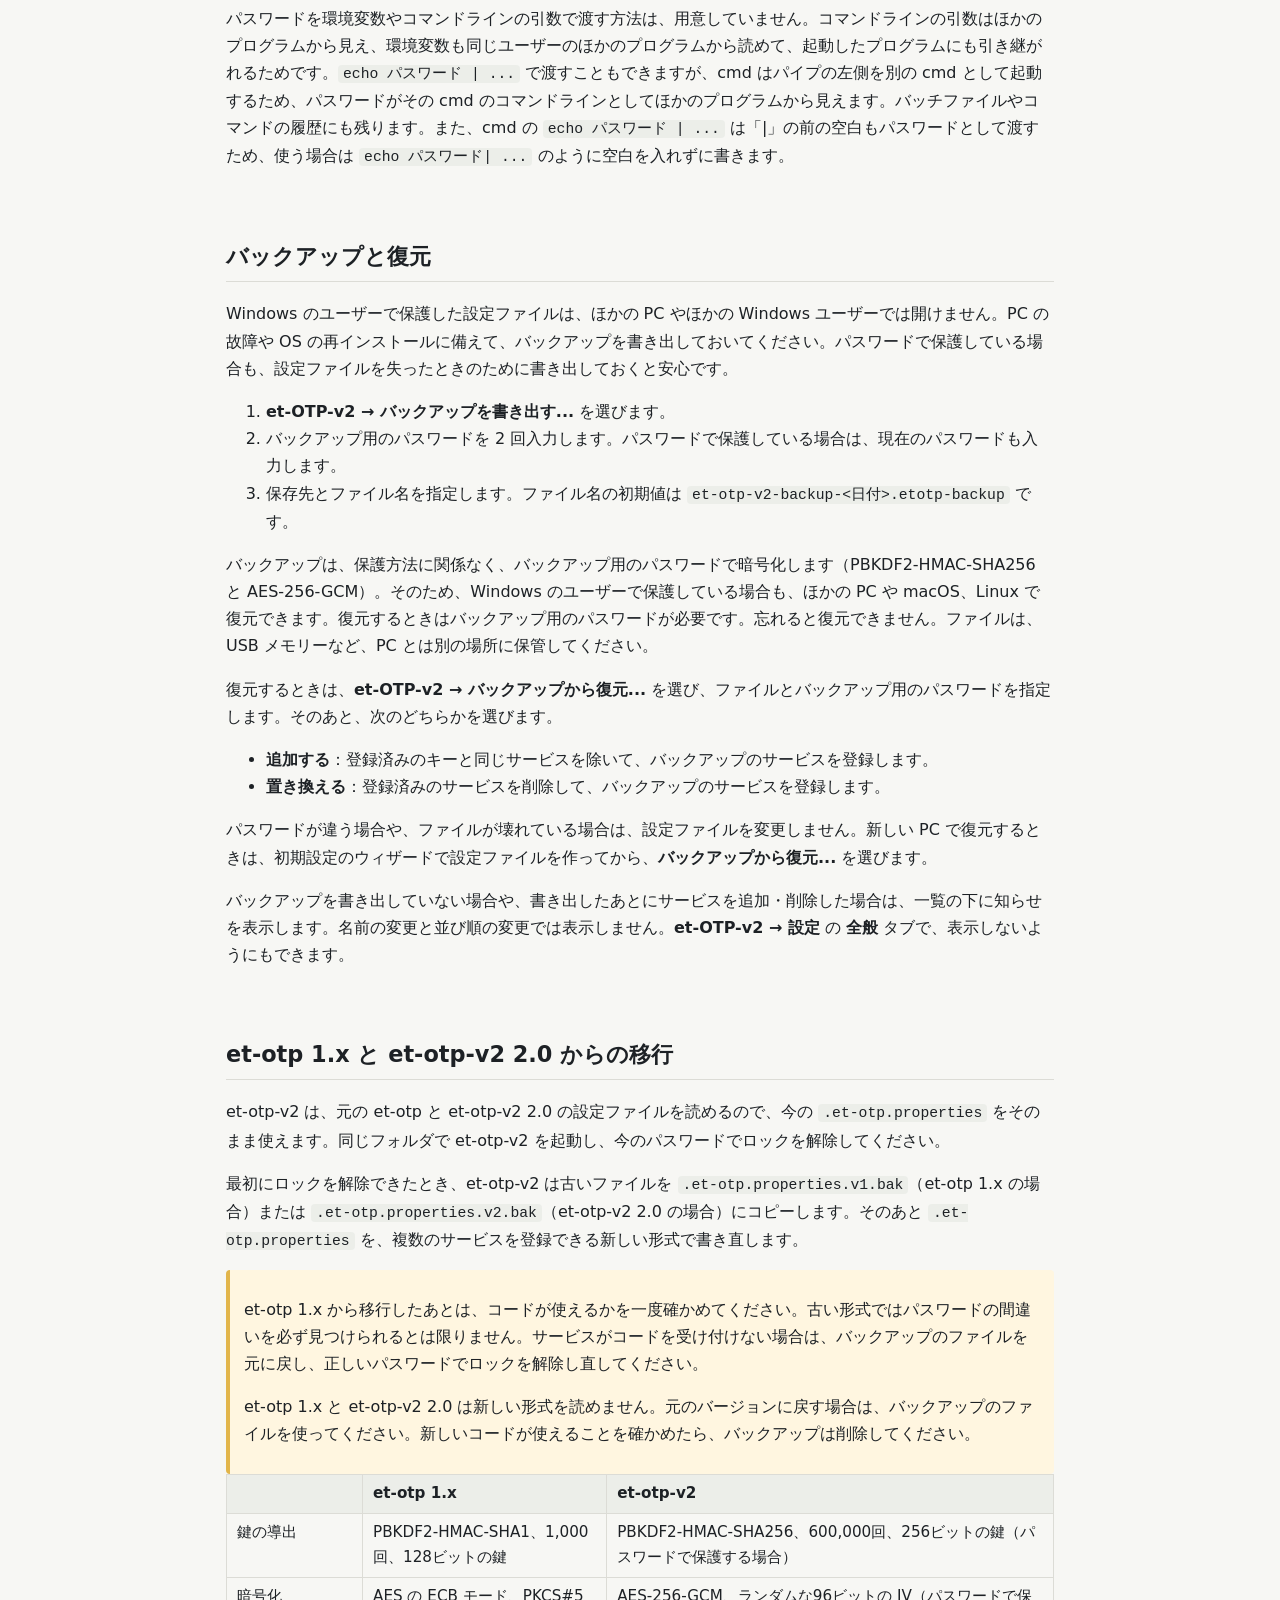
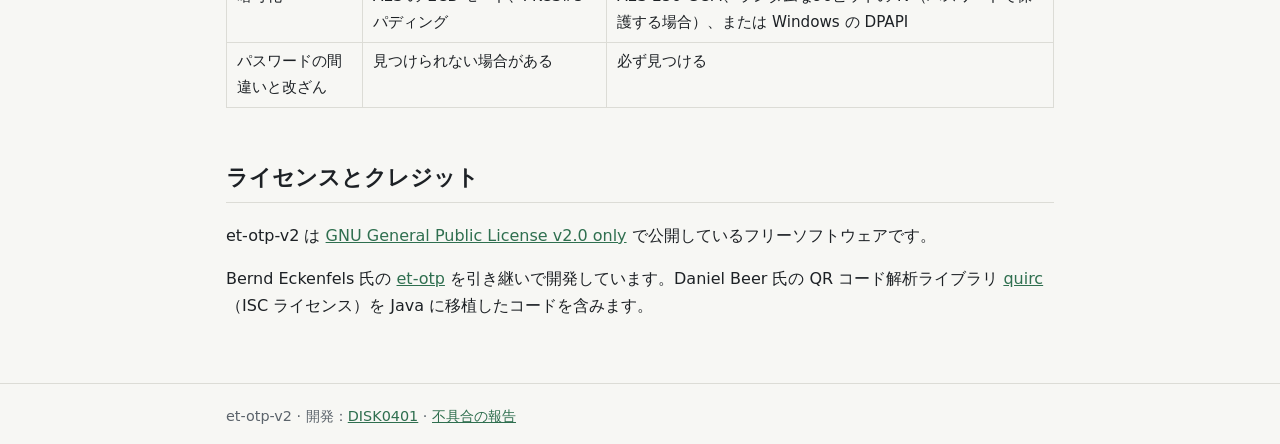
==== commit 44adad93: "Keep the windows out of screen sharing on macOS 27 and later Set NSWindow.sharingType to NSWindowSha" ====
--- a/docs/ja/index.html
+++ b/docs/ja/index.html
@@ -81,7 +81,7 @@
     <p>オンライン会議の画面共有や、後ろからののぞき見に備えて、<b>et-OTP-v2 → 設定</b> の <b>表示</b> タブで次の設定ができます。</p>
     <ul>
       <li><b>コードを隠して表示する</b>（初期設定ではオフ）：コードと次のコードを「••• •••」と表示します。サービスの行にマウスを載せている間か、行の <b>表示</b> を押してから 5 秒間だけ、コードを表示します。隠したままでも、コードのクリック、<b>コピー</b>、検索欄からの <b>Enter</b> でコピーできます。残り時間のバーは常に表示します。</li>
-      <li><b>画面共有やスクリーンショットに映さない</b>（初期設定ではオン。Windows 10 バージョン 2004 以降）：画面共有、録画、スクリーンショットに、et-OTP-v2 のウィンドウとダイアログを映しません。黒く塗るのではなく、後ろにあるものが代わりに映ります。自分の画面では、いつもどおりに見えます。この設定をしても、<b>画面の QR コードを読み取る</b> は使えます。macOS と Linux では、この設定は表示しません。</li>
+      <li><b>画面共有やスクリーンショットに映さない</b>（初期設定ではオン。Windows 10 バージョン 2004 以降と、macOS 27 以降）：画面共有、録画、スクリーンショットに、et-OTP-v2 のウィンドウとダイアログを映しません。黒く塗るのではなく、後ろにあるものが代わりに映ります。自分の画面では、いつもどおりに見えます。この設定をしても、<b>画面の QR コードを読み取る</b> は使えます。macOS では、アプリや今後の macOS のバージョンによっては効かないことがあります。Linux と macOS 26 以前では、この設定は表示しません。</li>
     </ul>
     <p>画面の言語は OS の設定に合わせます。OS の言語が日本語なら日本語、それ以外なら英語で表示します。切り替える場合は、<b>et-OTP-v2 → 設定</b> を開き、<b>全般</b> タブで言語を選びます。</p>
   </section>
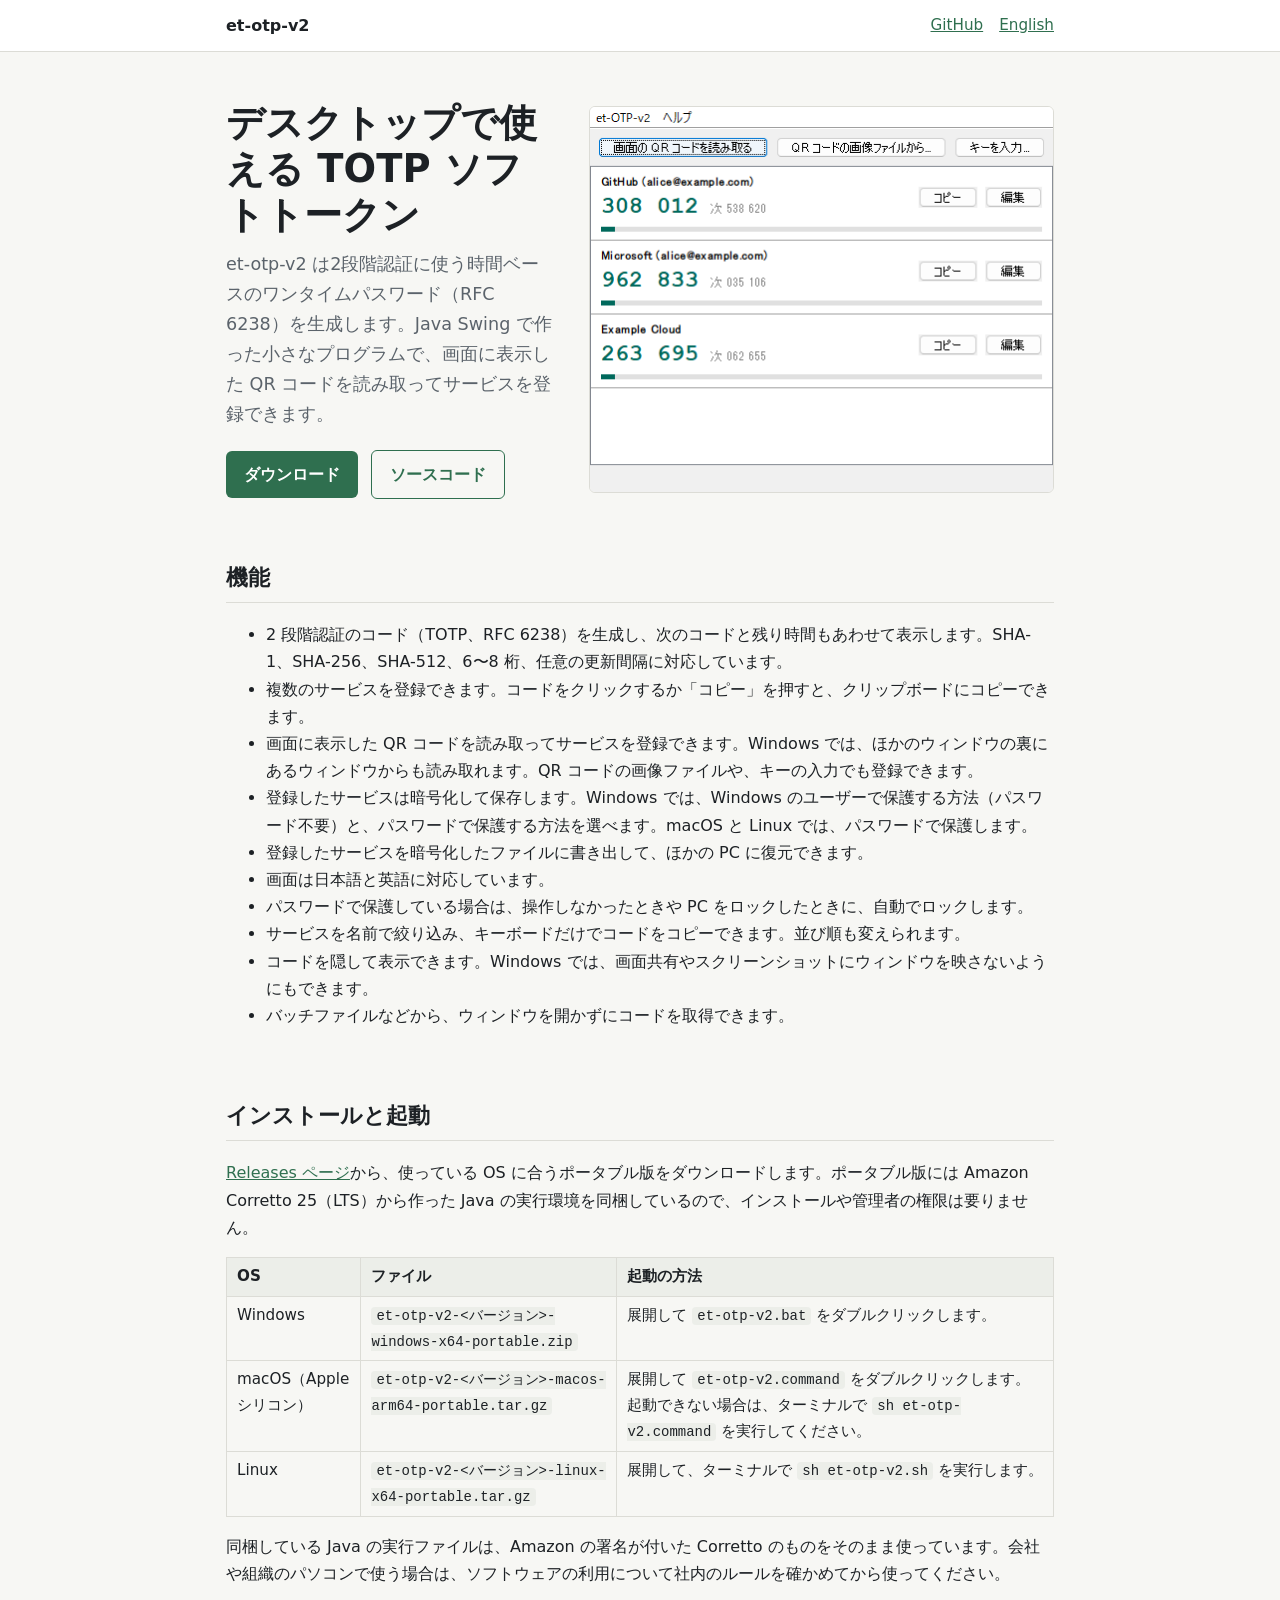
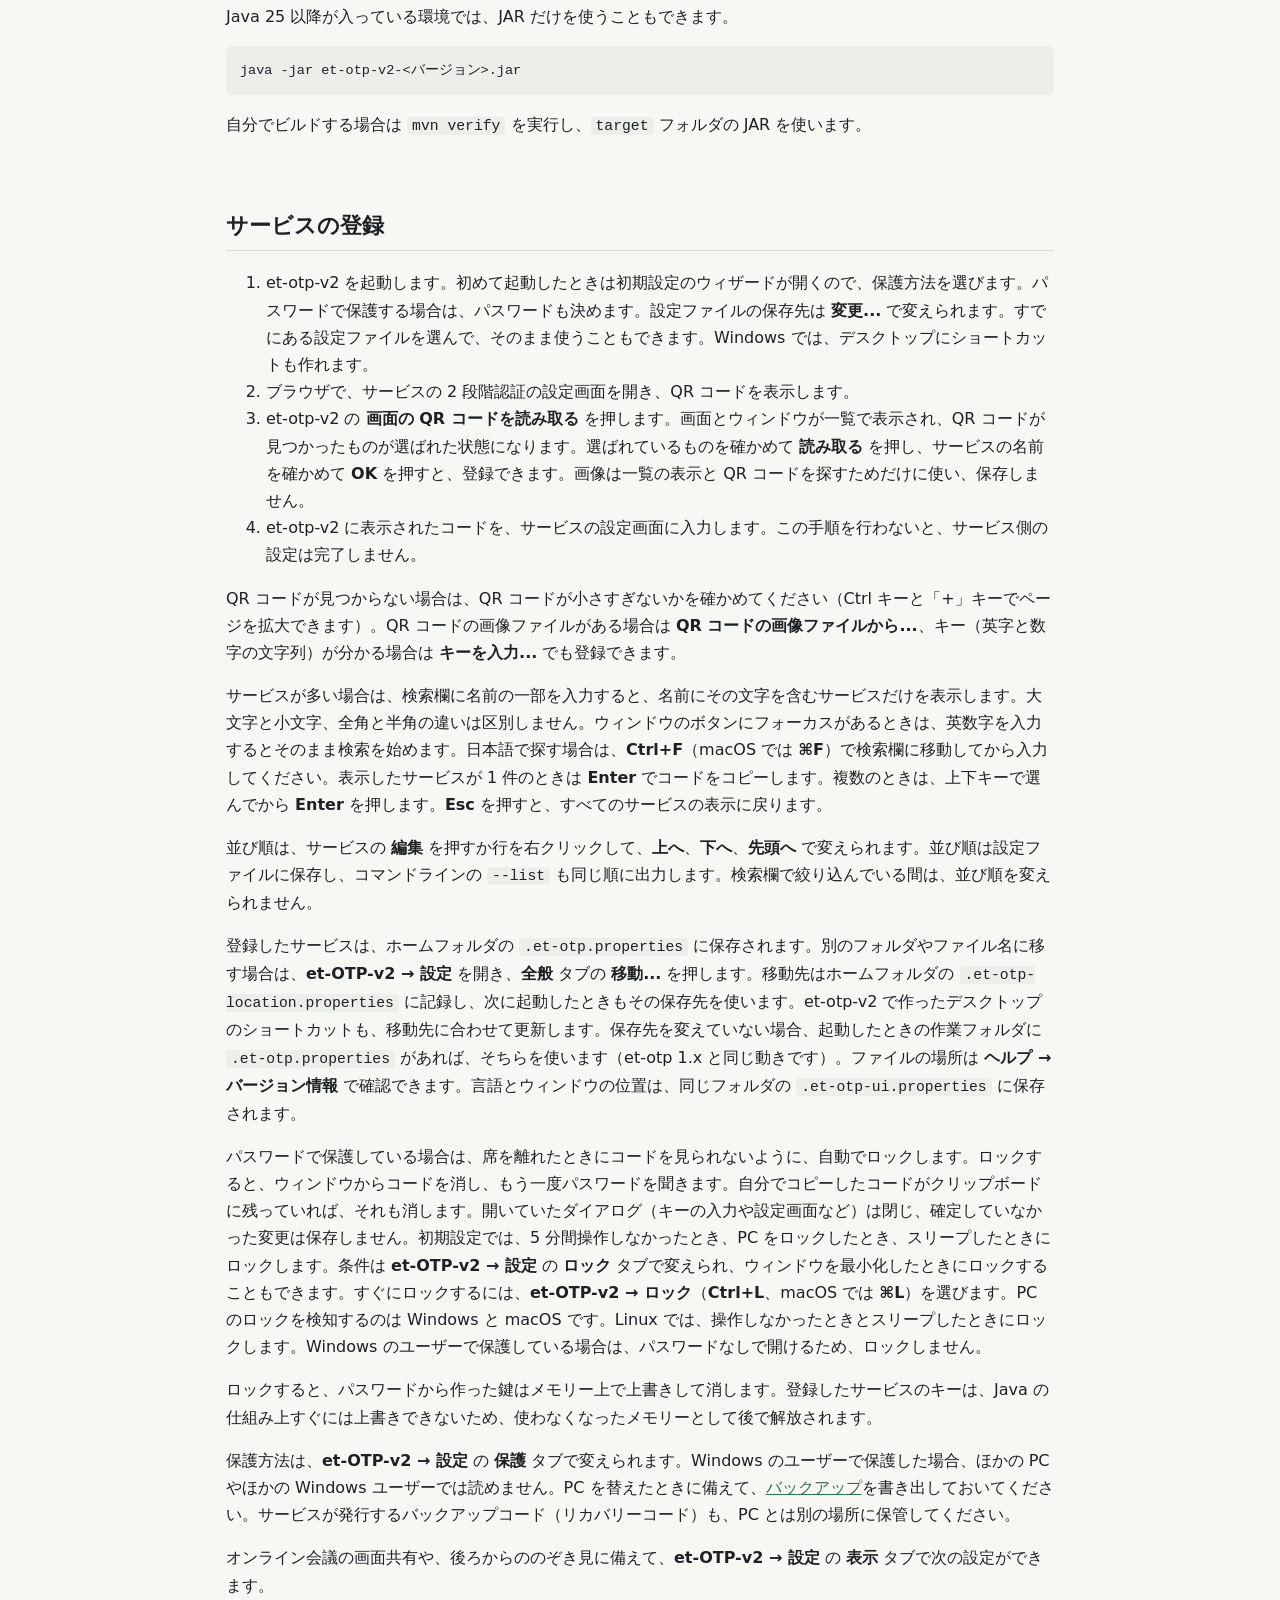
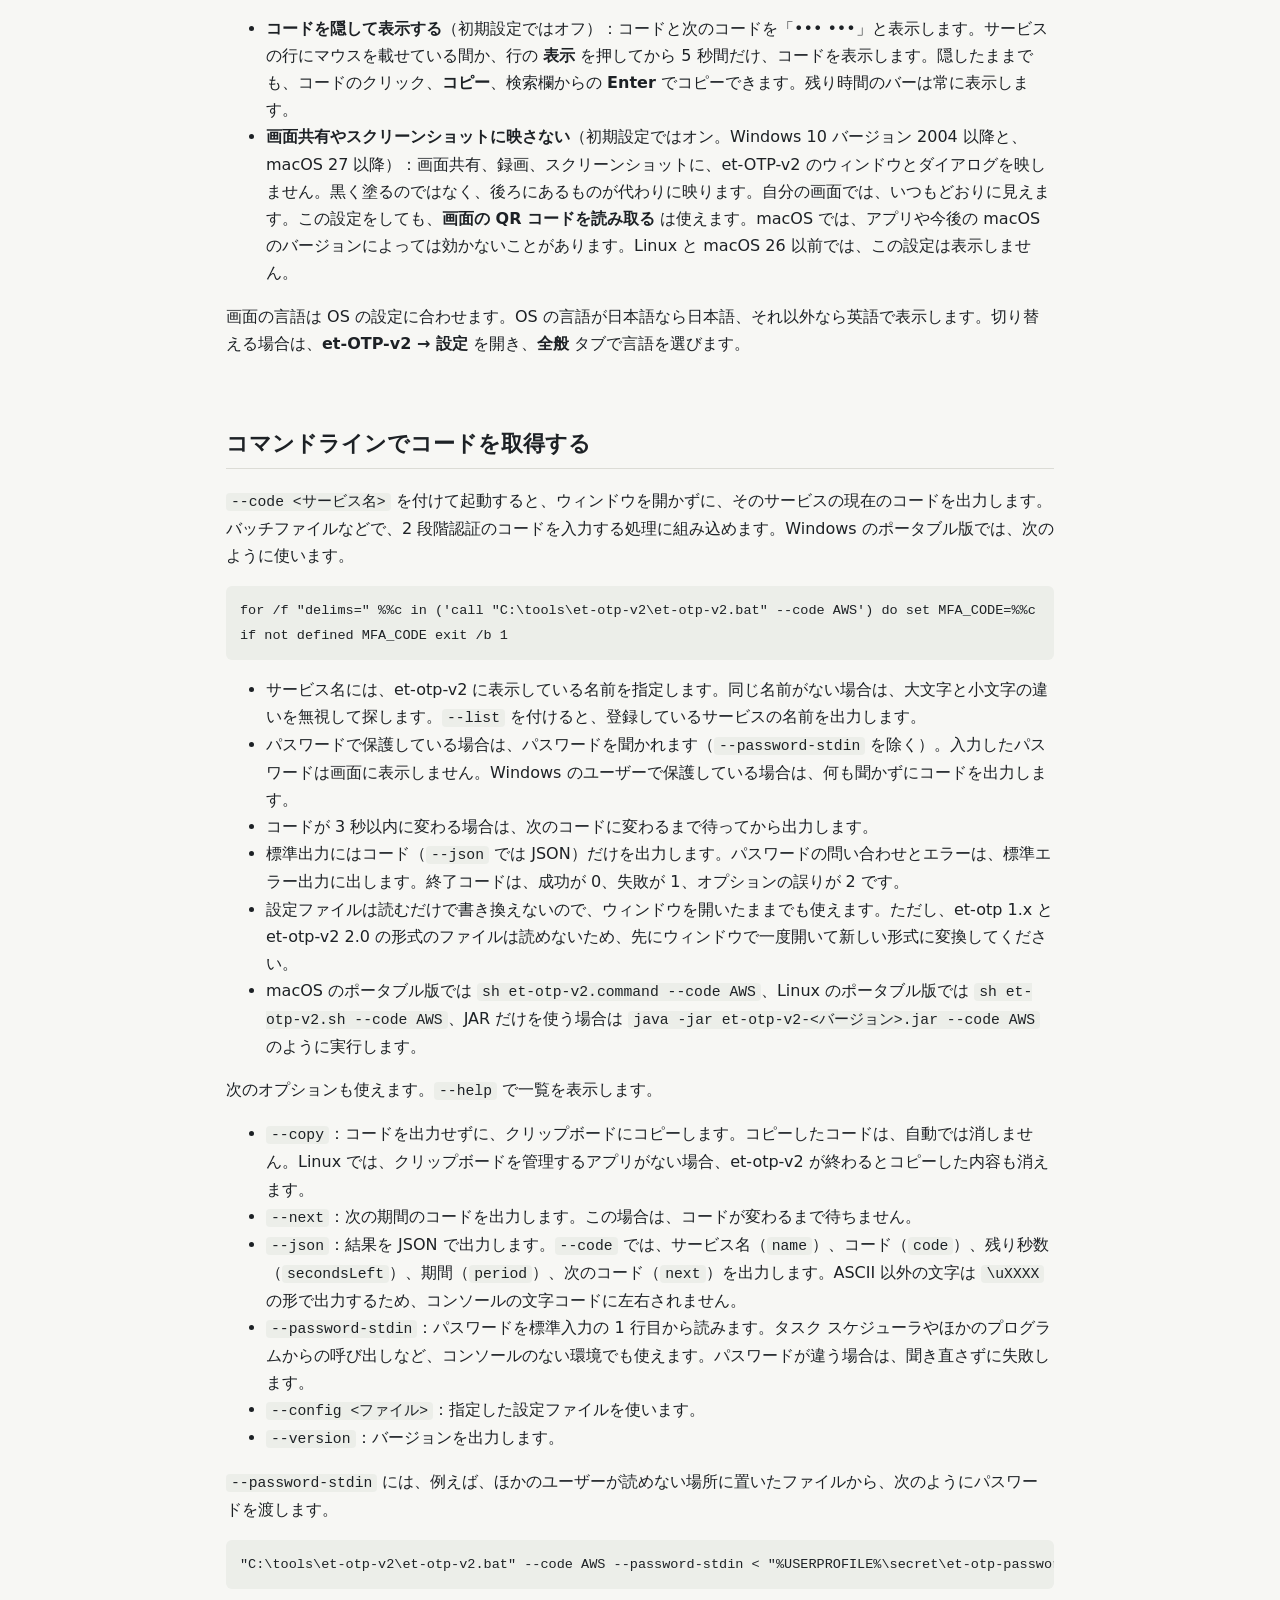
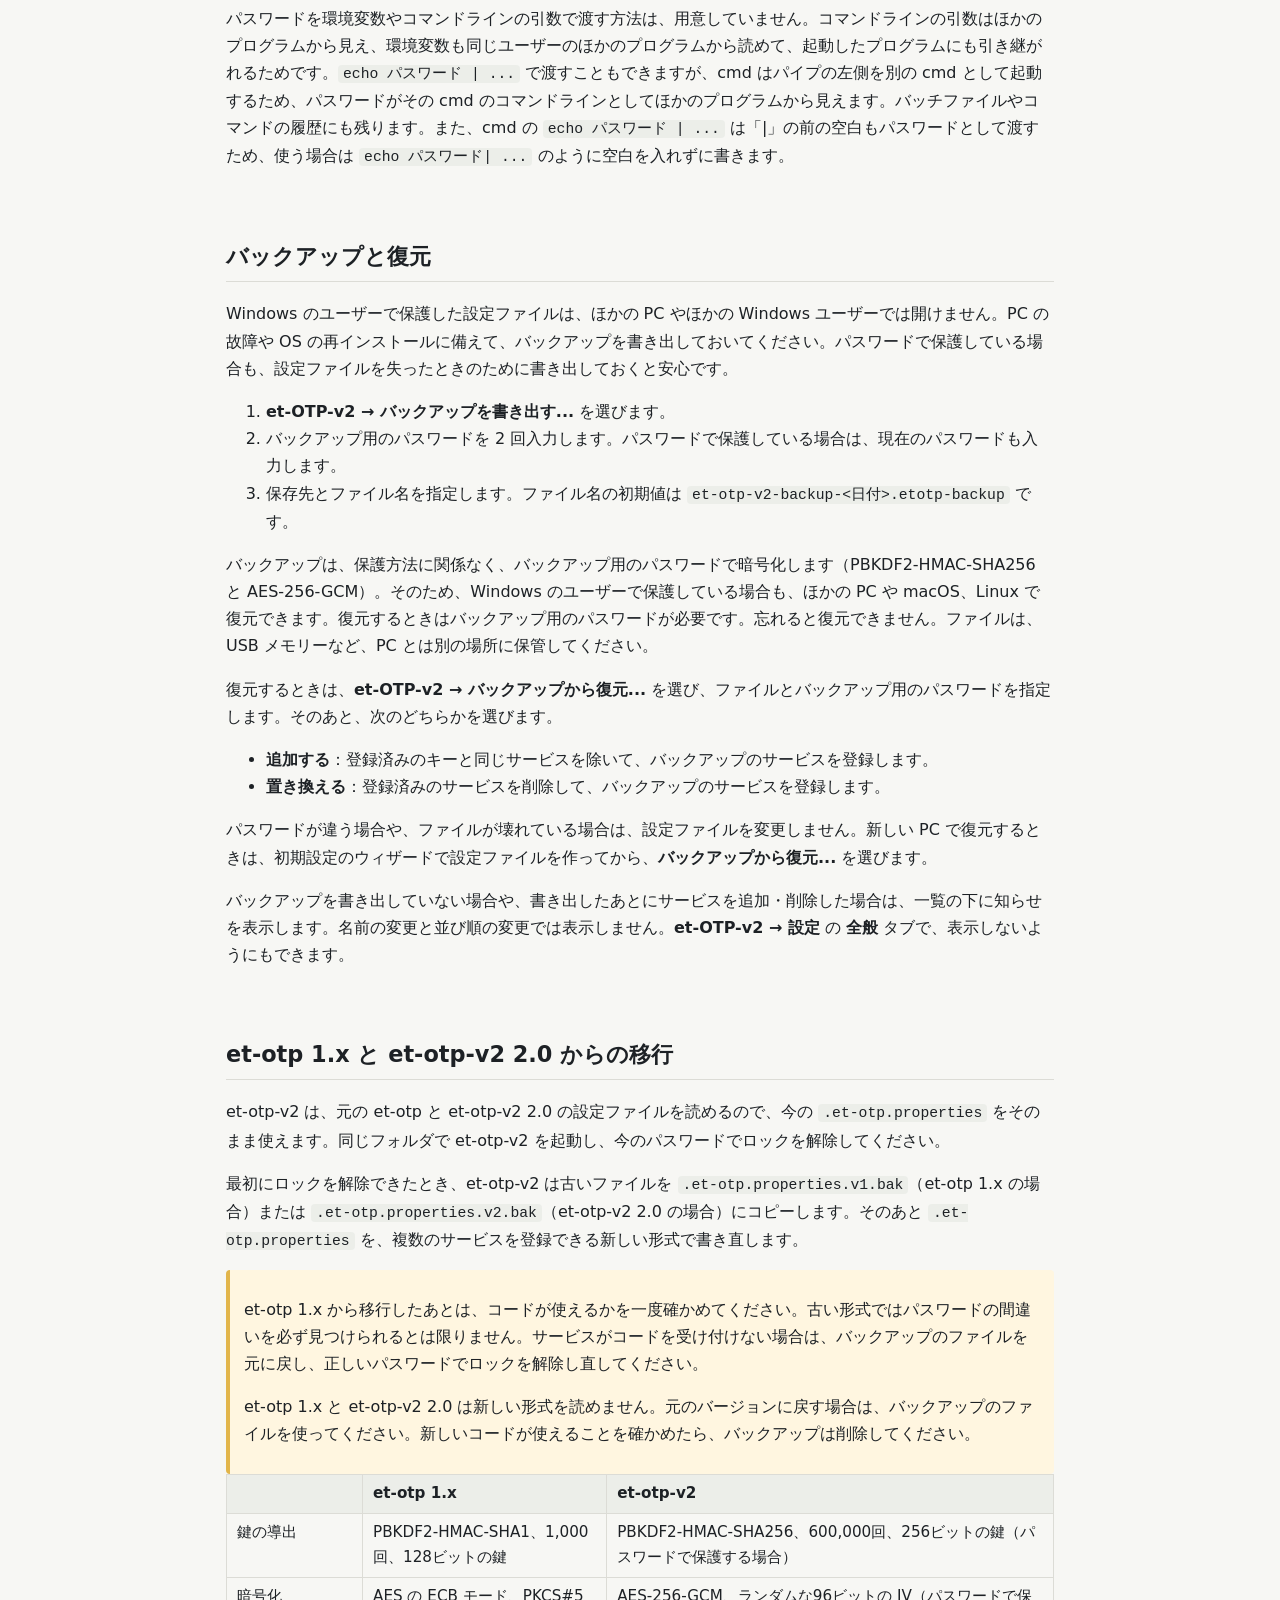
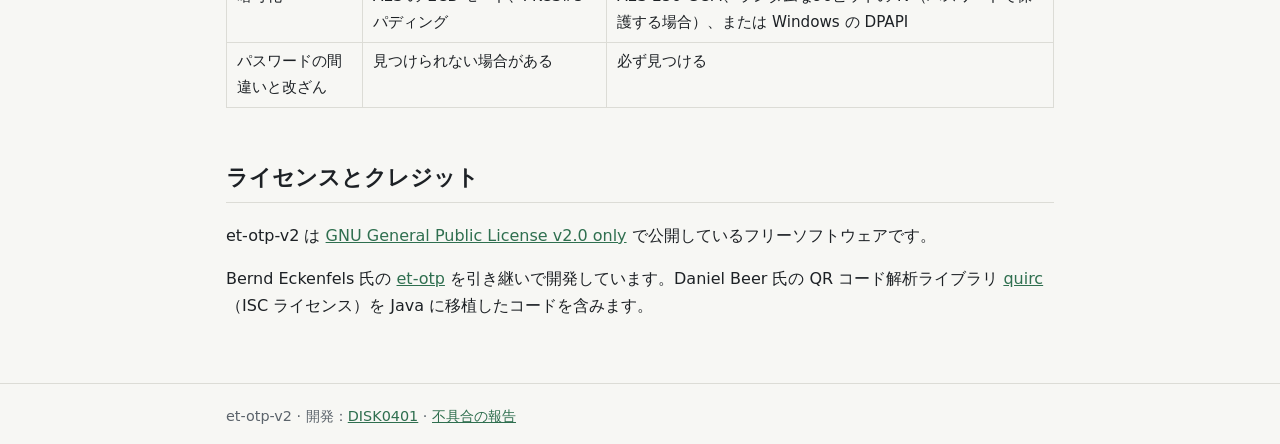
==== commit f99cc7ea: "Lock when the screen of the Mac is locked A locked session was only told on Windows. On macOS, the s" ====
--- a/docs/ja/index.html
+++ b/docs/ja/index.html
@@ -75,7 +75,7 @@
     <p>サービスが多い場合は、検索欄に名前の一部を入力すると、名前にその文字を含むサービスだけを表示します。大文字と小文字、全角と半角の違いは区別しません。ウィンドウのボタンにフォーカスがあるときは、英数字を入力するとそのまま検索を始めます。日本語で探す場合は、<b>Ctrl+F</b>（macOS では <b>⌘F</b>）で検索欄に移動してから入力してください。表示したサービスが 1 件のときは <b>Enter</b> でコードをコピーします。複数のときは、上下キーで選んでから <b>Enter</b> を押します。<b>Esc</b> を押すと、すべてのサービスの表示に戻ります。</p>
     <p>並び順は、サービスの <b>編集</b> を押すか行を右クリックして、<b>上へ</b>、<b>下へ</b>、<b>先頭へ</b> で変えられます。並び順は設定ファイルに保存し、コマンドラインの <code>--list</code> も同じ順に出力します。検索欄で絞り込んでいる間は、並び順を変えられません。</p>
     <p>登録したサービスは、ホームフォルダの <code>.et-otp.properties</code> に保存されます。別のフォルダやファイル名に移す場合は、<b>et-OTP-v2 → 設定</b> を開き、<b>全般</b> タブの <b>移動...</b> を押します。移動先はホームフォルダの <code>.et-otp-location.properties</code> に記録し、次に起動したときもその保存先を使います。et-otp-v2 で作ったデスクトップのショートカットも、移動先に合わせて更新します。保存先を変えていない場合、起動したときの作業フォルダに <code>.et-otp.properties</code> があれば、そちらを使います（et-otp 1.x と同じ動きです）。ファイルの場所は <b>ヘルプ → バージョン情報</b> で確認できます。言語とウィンドウの位置は、同じフォルダの <code>.et-otp-ui.properties</code> に保存されます。</p>
-    <p>パスワードで保護している場合は、席を離れたときにコードを見られないように、自動でロックします。ロックすると、ウィンドウからコードを消し、もう一度パスワードを聞きます。自分でコピーしたコードがクリップボードに残っていれば、それも消します。開いていたダイアログ（キーの入力や設定画面など）は閉じ、確定していなかった変更は保存しません。初期設定では、5 分間操作しなかったとき、PC をロックしたとき、スリープしたときにロックします。条件は <b>et-OTP-v2 → 設定</b> の <b>ロック</b> タブで変えられ、ウィンドウを最小化したときにロックすることもできます。すぐにロックするには、<b>et-OTP-v2 → ロック</b>（<b>Ctrl+L</b>、macOS では <b>⌘L</b>）を選びます。PC のロックを検知するのは Windows だけです。macOS と Linux では、操作しなかったときとスリープしたときにロックします。Windows のユーザーで保護している場合は、パスワードなしで開けるため、ロックしません。</p>
+    <p>パスワードで保護している場合は、席を離れたときにコードを見られないように、自動でロックします。ロックすると、ウィンドウからコードを消し、もう一度パスワードを聞きます。自分でコピーしたコードがクリップボードに残っていれば、それも消します。開いていたダイアログ（キーの入力や設定画面など）は閉じ、確定していなかった変更は保存しません。初期設定では、5 分間操作しなかったとき、PC をロックしたとき、スリープしたときにロックします。条件は <b>et-OTP-v2 → 設定</b> の <b>ロック</b> タブで変えられ、ウィンドウを最小化したときにロックすることもできます。すぐにロックするには、<b>et-OTP-v2 → ロック</b>（<b>Ctrl+L</b>、macOS では <b>⌘L</b>）を選びます。PC のロックを検知するのは Windows と macOS です。Linux では、操作しなかったときとスリープしたときにロックします。Windows のユーザーで保護している場合は、パスワードなしで開けるため、ロックしません。</p>
     <p>ロックすると、パスワードから作った鍵はメモリー上で上書きして消します。登録したサービスのキーは、Java の仕組み上すぐには上書きできないため、使わなくなったメモリーとして後で解放されます。</p>
     <p>保護方法は、<b>et-OTP-v2 → 設定</b> の <b>保護</b> タブで変えられます。Windows のユーザーで保護した場合、ほかの PC やほかの Windows ユーザーでは読めません。PC を替えたときに備えて、<a href="#backup">バックアップ</a>を書き出しておいてください。サービスが発行するバックアップコード（リカバリーコード）も、PC とは別の場所に保管してください。</p>
     <p>オンライン会議の画面共有や、後ろからののぞき見に備えて、<b>et-OTP-v2 → 設定</b> の <b>表示</b> タブで次の設定ができます。</p>
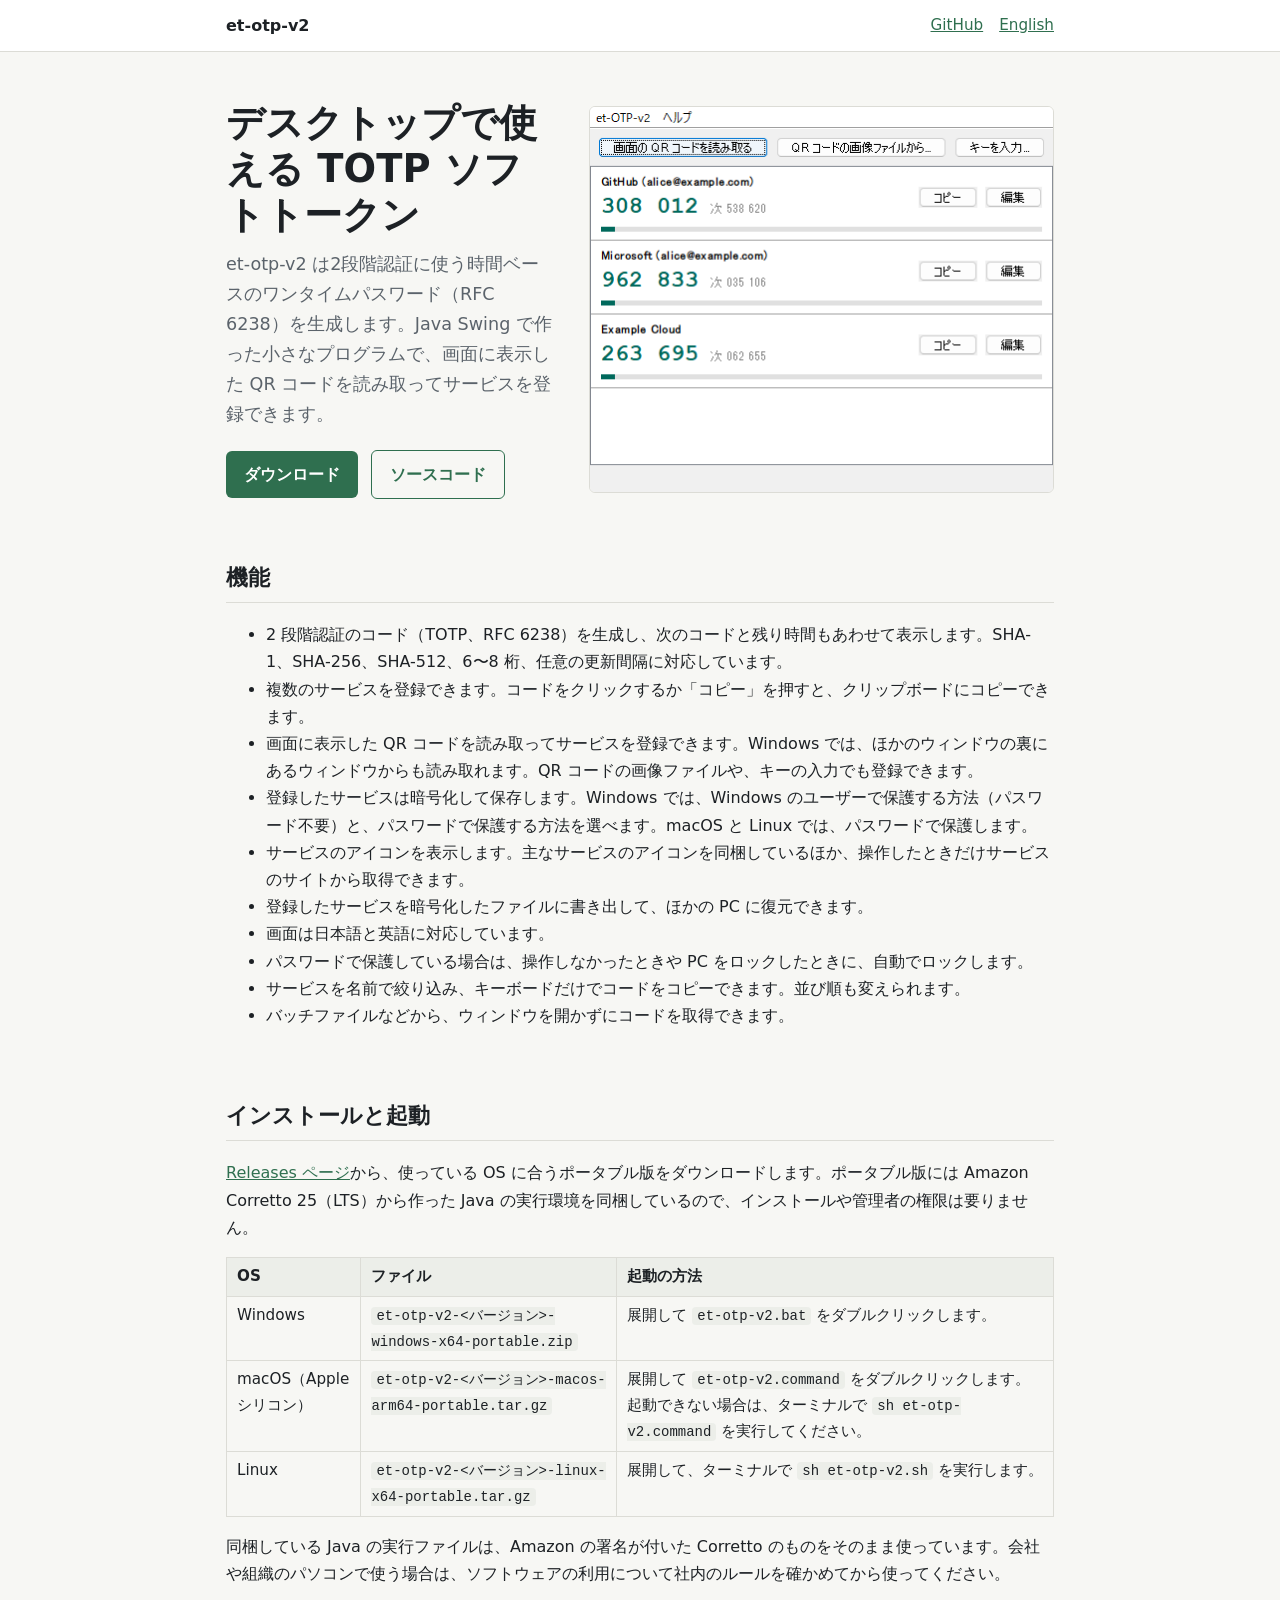
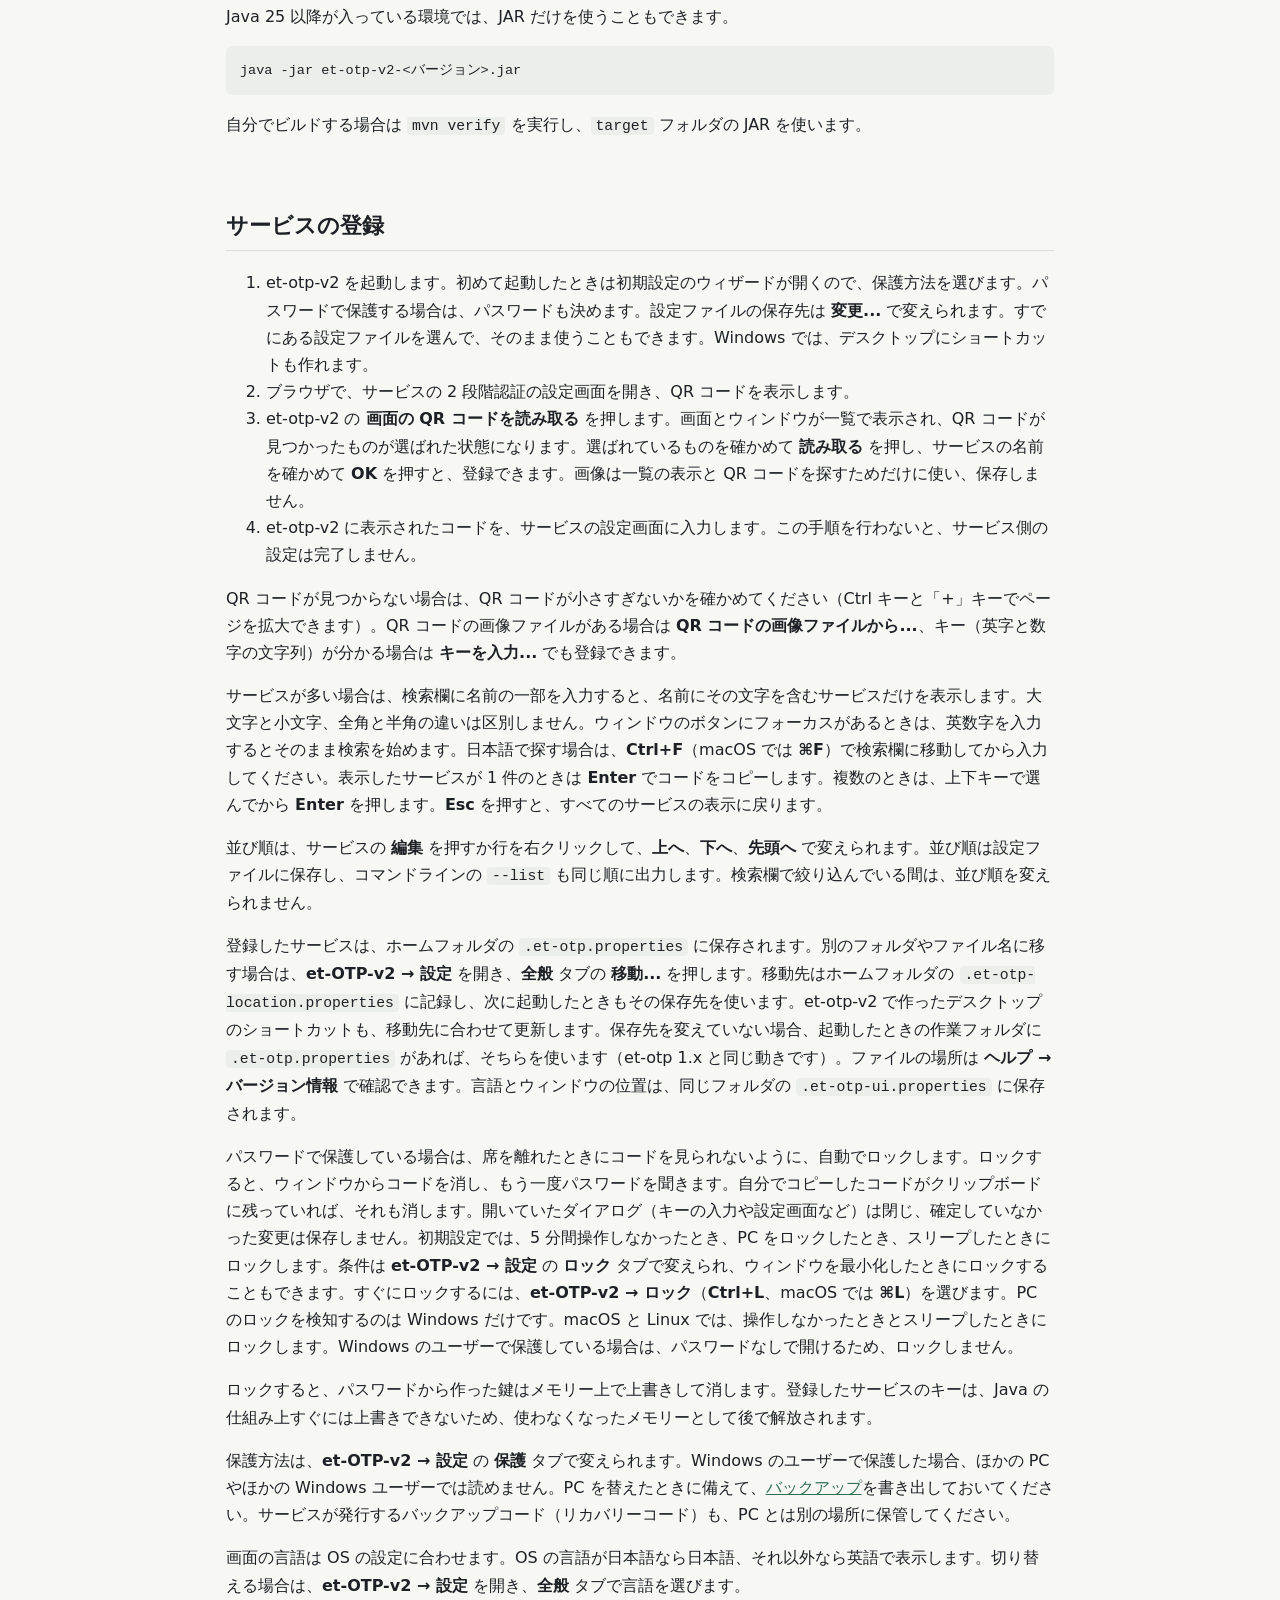
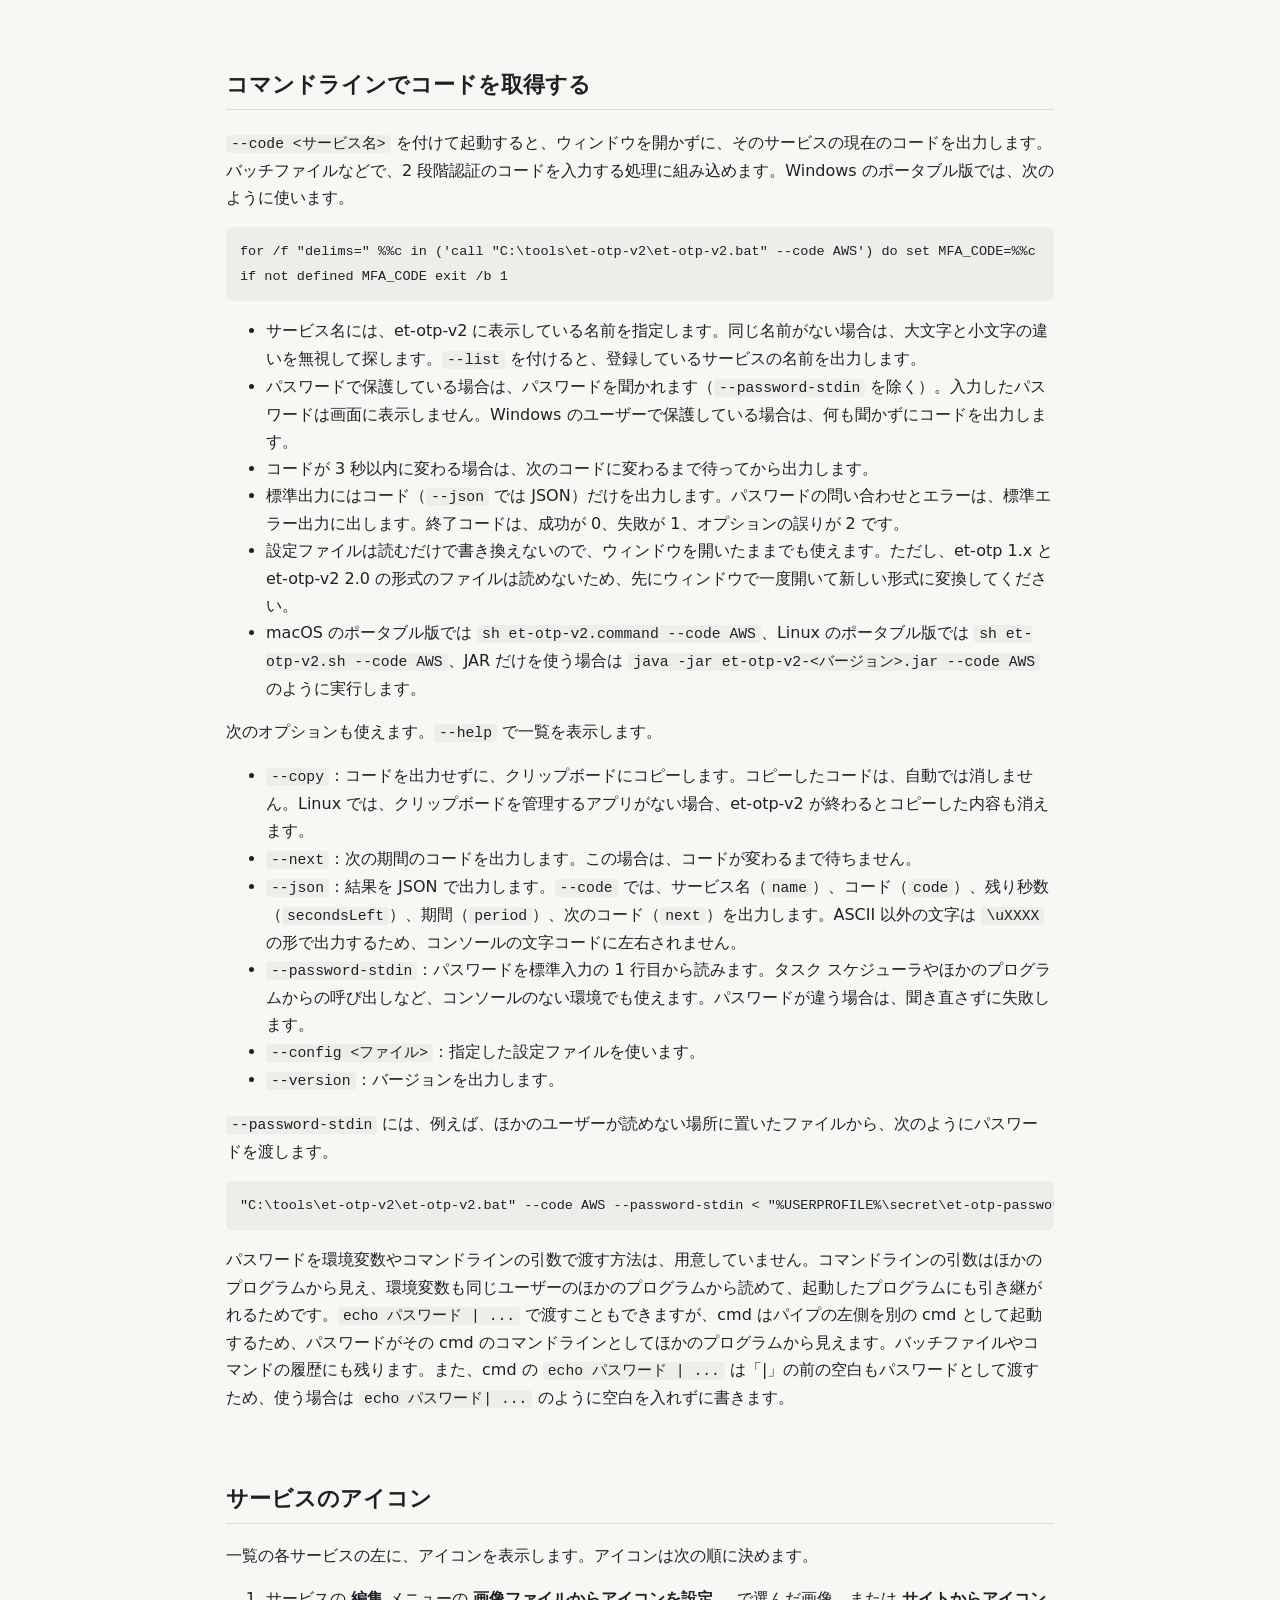
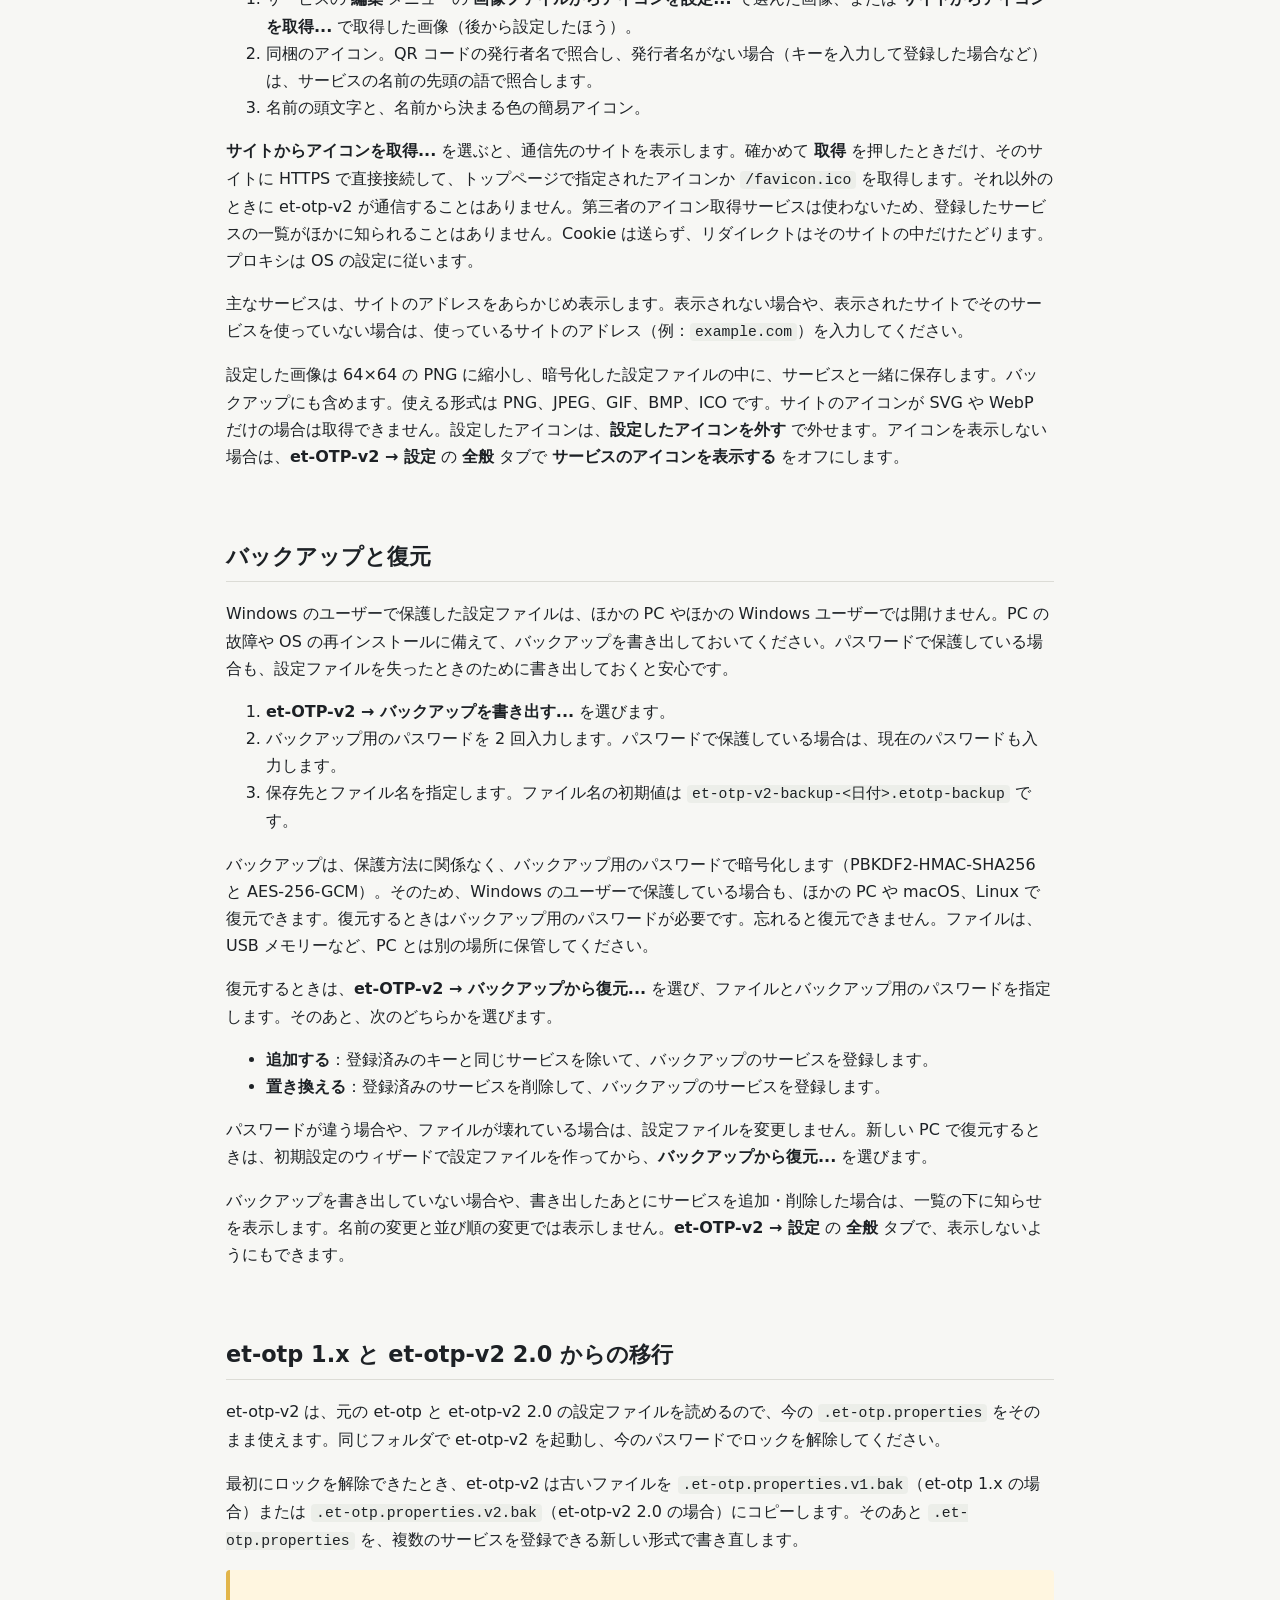
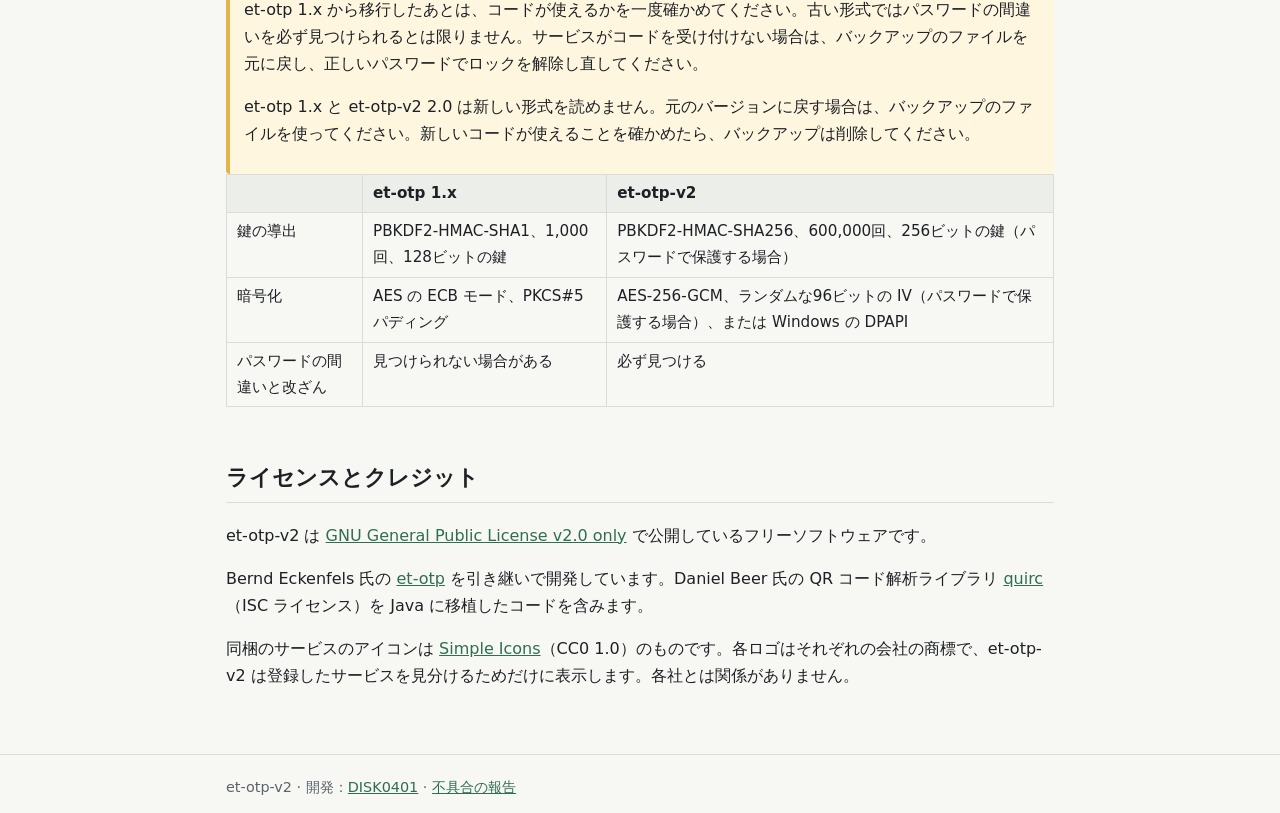
==== commit b39efc2c: "Show an icon for each service Each row shows the icon of the service (issue #27), chosen in this ord" ====
--- a/docs/ja/index.html
+++ b/docs/ja/index.html
@@ -37,11 +37,11 @@
       <li>複数のサービスを登録できます。コードをクリックするか「コピー」を押すと、クリップボードにコピーできます。</li>
       <li>画面に表示した QR コードを読み取ってサービスを登録できます。Windows では、ほかのウィンドウの裏にあるウィンドウからも読み取れます。QR コードの画像ファイルや、キーの入力でも登録できます。</li>
       <li>登録したサービスは暗号化して保存します。Windows では、Windows のユーザーで保護する方法（パスワード不要）と、パスワードで保護する方法を選べます。macOS と Linux では、パスワードで保護します。</li>
+      <li>サービスのアイコンを表示します。主なサービスのアイコンを同梱しているほか、操作したときだけサービスのサイトから取得できます。</li>
       <li>登録したサービスを暗号化したファイルに書き出して、ほかの PC に復元できます。</li>
       <li>画面は日本語と英語に対応しています。</li>
       <li>パスワードで保護している場合は、操作しなかったときや PC をロックしたときに、自動でロックします。</li>
       <li>サービスを名前で絞り込み、キーボードだけでコードをコピーできます。並び順も変えられます。</li>
-      <li>コードを隠して表示できます。Windows では、画面共有やスクリーンショットにウィンドウを映さないようにもできます。</li>
       <li>バッチファイルなどから、ウィンドウを開かずにコードを取得できます。</li>
     </ul>
   </section>
@@ -75,14 +75,9 @@
     <p>サービスが多い場合は、検索欄に名前の一部を入力すると、名前にその文字を含むサービスだけを表示します。大文字と小文字、全角と半角の違いは区別しません。ウィンドウのボタンにフォーカスがあるときは、英数字を入力するとそのまま検索を始めます。日本語で探す場合は、<b>Ctrl+F</b>（macOS では <b>⌘F</b>）で検索欄に移動してから入力してください。表示したサービスが 1 件のときは <b>Enter</b> でコードをコピーします。複数のときは、上下キーで選んでから <b>Enter</b> を押します。<b>Esc</b> を押すと、すべてのサービスの表示に戻ります。</p>
     <p>並び順は、サービスの <b>編集</b> を押すか行を右クリックして、<b>上へ</b>、<b>下へ</b>、<b>先頭へ</b> で変えられます。並び順は設定ファイルに保存し、コマンドラインの <code>--list</code> も同じ順に出力します。検索欄で絞り込んでいる間は、並び順を変えられません。</p>
     <p>登録したサービスは、ホームフォルダの <code>.et-otp.properties</code> に保存されます。別のフォルダやファイル名に移す場合は、<b>et-OTP-v2 → 設定</b> を開き、<b>全般</b> タブの <b>移動...</b> を押します。移動先はホームフォルダの <code>.et-otp-location.properties</code> に記録し、次に起動したときもその保存先を使います。et-otp-v2 で作ったデスクトップのショートカットも、移動先に合わせて更新します。保存先を変えていない場合、起動したときの作業フォルダに <code>.et-otp.properties</code> があれば、そちらを使います（et-otp 1.x と同じ動きです）。ファイルの場所は <b>ヘルプ → バージョン情報</b> で確認できます。言語とウィンドウの位置は、同じフォルダの <code>.et-otp-ui.properties</code> に保存されます。</p>
-    <p>パスワードで保護している場合は、席を離れたときにコードを見られないように、自動でロックします。ロックすると、ウィンドウからコードを消し、もう一度パスワードを聞きます。自分でコピーしたコードがクリップボードに残っていれば、それも消します。開いていたダイアログ（キーの入力や設定画面など）は閉じ、確定していなかった変更は保存しません。初期設定では、5 分間操作しなかったとき、PC をロックしたとき、スリープしたときにロックします。条件は <b>et-OTP-v2 → 設定</b> の <b>ロック</b> タブで変えられ、ウィンドウを最小化したときにロックすることもできます。すぐにロックするには、<b>et-OTP-v2 → ロック</b>（<b>Ctrl+L</b>、macOS では <b>⌘L</b>）を選びます。PC のロックを検知するのは Windows と macOS です。Linux では、操作しなかったときとスリープしたときにロックします。Windows のユーザーで保護している場合は、パスワードなしで開けるため、ロックしません。</p>
+    <p>パスワードで保護している場合は、席を離れたときにコードを見られないように、自動でロックします。ロックすると、ウィンドウからコードを消し、もう一度パスワードを聞きます。自分でコピーしたコードがクリップボードに残っていれば、それも消します。開いていたダイアログ（キーの入力や設定画面など）は閉じ、確定していなかった変更は保存しません。初期設定では、5 分間操作しなかったとき、PC をロックしたとき、スリープしたときにロックします。条件は <b>et-OTP-v2 → 設定</b> の <b>ロック</b> タブで変えられ、ウィンドウを最小化したときにロックすることもできます。すぐにロックするには、<b>et-OTP-v2 → ロック</b>（<b>Ctrl+L</b>、macOS では <b>⌘L</b>）を選びます。PC のロックを検知するのは Windows だけです。macOS と Linux では、操作しなかったときとスリープしたときにロックします。Windows のユーザーで保護している場合は、パスワードなしで開けるため、ロックしません。</p>
     <p>ロックすると、パスワードから作った鍵はメモリー上で上書きして消します。登録したサービスのキーは、Java の仕組み上すぐには上書きできないため、使わなくなったメモリーとして後で解放されます。</p>
     <p>保護方法は、<b>et-OTP-v2 → 設定</b> の <b>保護</b> タブで変えられます。Windows のユーザーで保護した場合、ほかの PC やほかの Windows ユーザーでは読めません。PC を替えたときに備えて、<a href="#backup">バックアップ</a>を書き出しておいてください。サービスが発行するバックアップコード（リカバリーコード）も、PC とは別の場所に保管してください。</p>
-    <p>オンライン会議の画面共有や、後ろからののぞき見に備えて、<b>et-OTP-v2 → 設定</b> の <b>表示</b> タブで次の設定ができます。</p>
-    <ul>
-      <li><b>コードを隠して表示する</b>（初期設定ではオフ）：コードと次のコードを「••• •••」と表示します。サービスの行にマウスを載せている間か、行の <b>表示</b> を押してから 5 秒間だけ、コードを表示します。隠したままでも、コードのクリック、<b>コピー</b>、検索欄からの <b>Enter</b> でコピーできます。残り時間のバーは常に表示します。</li>
-      <li><b>画面共有やスクリーンショットに映さない</b>（初期設定ではオン。Windows 10 バージョン 2004 以降と、macOS 27 以降）：画面共有、録画、スクリーンショットに、et-OTP-v2 のウィンドウとダイアログを映しません。黒く塗るのではなく、後ろにあるものが代わりに映ります。自分の画面では、いつもどおりに見えます。この設定をしても、<b>画面の QR コードを読み取る</b> は使えます。macOS では、アプリや今後の macOS のバージョンによっては効かないことがあります。Linux と macOS 26 以前では、この設定は表示しません。</li>
-    </ul>
     <p>画面の言語は OS の設定に合わせます。OS の言語が日本語なら日本語、それ以外なら英語で表示します。切り替える場合は、<b>et-OTP-v2 → 設定</b> を開き、<b>全般</b> タブで言語を選びます。</p>
   </section>
 
@@ -111,6 +106,19 @@
     <p><code>--password-stdin</code> には、例えば、ほかのユーザーが読めない場所に置いたファイルから、次のようにパスワードを渡します。</p>
     <pre><code>"C:\tools\et-otp-v2\et-otp-v2.bat" --code AWS --password-stdin &lt; "%USERPROFILE%\secret\et-otp-password.txt"</code></pre>
     <p>パスワードを環境変数やコマンドラインの引数で渡す方法は、用意していません。コマンドラインの引数はほかのプログラムから見え、環境変数も同じユーザーのほかのプログラムから読めて、起動したプログラムにも引き継がれるためです。<code>echo パスワード | ...</code> で渡すこともできますが、cmd はパイプの左側を別の cmd として起動するため、パスワードがその cmd のコマンドラインとしてほかのプログラムから見えます。バッチファイルやコマンドの履歴にも残ります。また、cmd の <code>echo パスワード | ...</code> は「|」の前の空白もパスワードとして渡すため、使う場合は <code>echo パスワード| ...</code> のように空白を入れずに書きます。</p>
+  </section>
+
+  <section id="icons">
+    <h2>サービスのアイコン</h2>
+    <p>一覧の各サービスの左に、アイコンを表示します。アイコンは次の順に決めます。</p>
+    <ol>
+      <li>サービスの <b>編集</b> メニューの <b>画像ファイルからアイコンを設定...</b> で選んだ画像、または <b>サイトからアイコンを取得...</b> で取得した画像（後から設定したほう）。</li>
+      <li>同梱のアイコン。QR コードの発行者名で照合し、発行者名がない場合（キーを入力して登録した場合など）は、サービスの名前の先頭の語で照合します。</li>
+      <li>名前の頭文字と、名前から決まる色の簡易アイコン。</li>
+    </ol>
+    <p><b>サイトからアイコンを取得...</b> を選ぶと、通信先のサイトを表示します。確かめて <b>取得</b> を押したときだけ、そのサイトに HTTPS で直接接続して、トップページで指定されたアイコンか <code>/favicon.ico</code> を取得します。それ以外のときに et-otp-v2 が通信することはありません。第三者のアイコン取得サービスは使わないため、登録したサービスの一覧がほかに知られることはありません。Cookie は送らず、リダイレクトはそのサイトの中だけたどります。プロキシは OS の設定に従います。</p>
+    <p>主なサービスは、サイトのアドレスをあらかじめ表示します。表示されない場合や、表示されたサイトでそのサービスを使っていない場合は、使っているサイトのアドレス（例：<code>example.com</code>）を入力してください。</p>
+    <p>設定した画像は 64×64 の PNG に縮小し、暗号化した設定ファイルの中に、サービスと一緒に保存します。バックアップにも含めます。使える形式は PNG、JPEG、GIF、BMP、ICO です。サイトのアイコンが SVG や WebP だけの場合は取得できません。設定したアイコンは、<b>設定したアイコンを外す</b> で外せます。アイコンを表示しない場合は、<b>et-OTP-v2 → 設定</b> の <b>全般</b> タブで <b>サービスのアイコンを表示する</b> をオフにします。</p>
   </section>
 
   <section id="backup">
@@ -153,6 +161,7 @@
     <h2>ライセンスとクレジット</h2>
     <p>et-otp-v2 は <a href="https://github.com/DISK0401/et-otp-v2/blob/main/LICENSE">GNU General Public License v2.0 only</a> で公開しているフリーソフトウェアです。</p>
     <p>Bernd Eckenfels 氏の <a href="https://github.com/ecki/et-otp">et-otp</a> を引き継いで開発しています。Daniel Beer 氏の QR コード解析ライブラリ <a href="https://github.com/dlbeer/quirc">quirc</a>（ISC ライセンス）を Java に移植したコードを含みます。</p>
+    <p>同梱のサービスのアイコンは <a href="https://github.com/simple-icons/simple-icons">Simple Icons</a>（CC0 1.0）のものです。各ロゴはそれぞれの会社の商標で、et-otp-v2 は登録したサービスを見分けるためだけに表示します。各社とは関係がありません。</p>
   </section>
 </main>
 
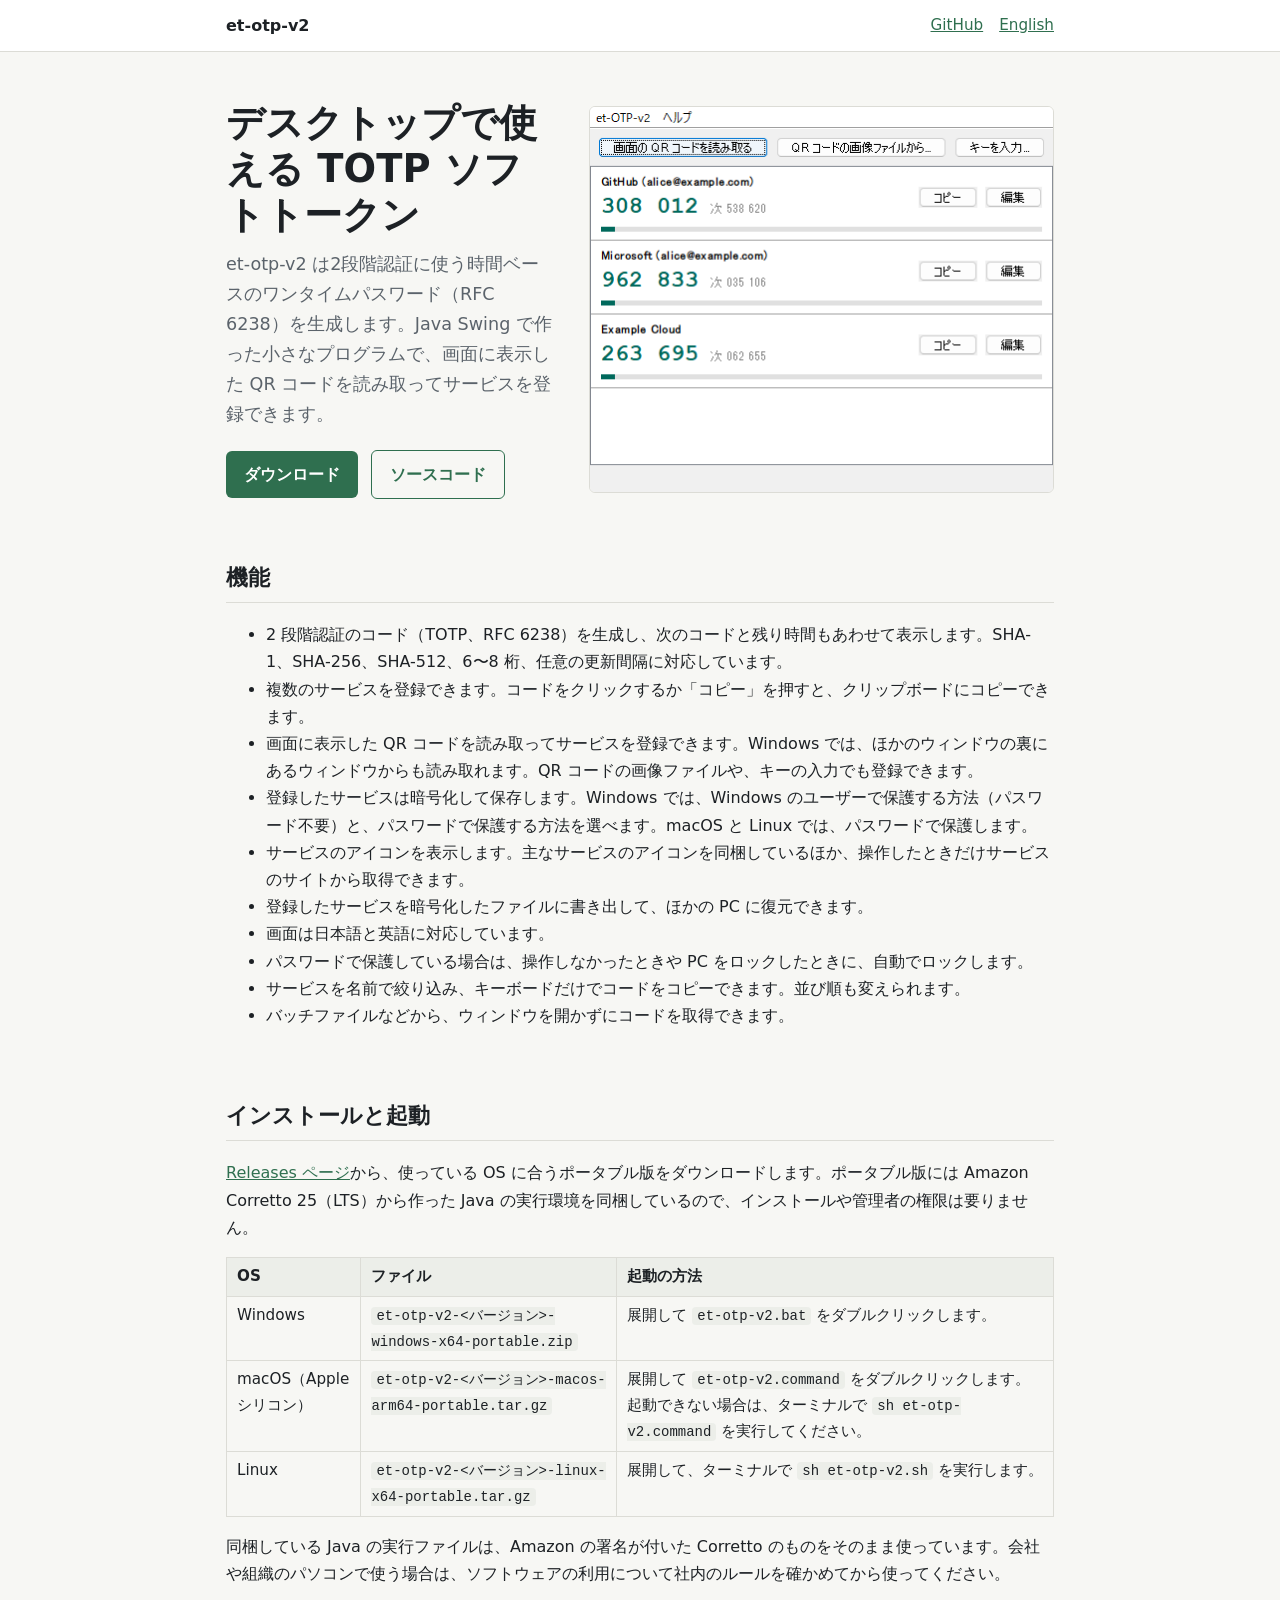
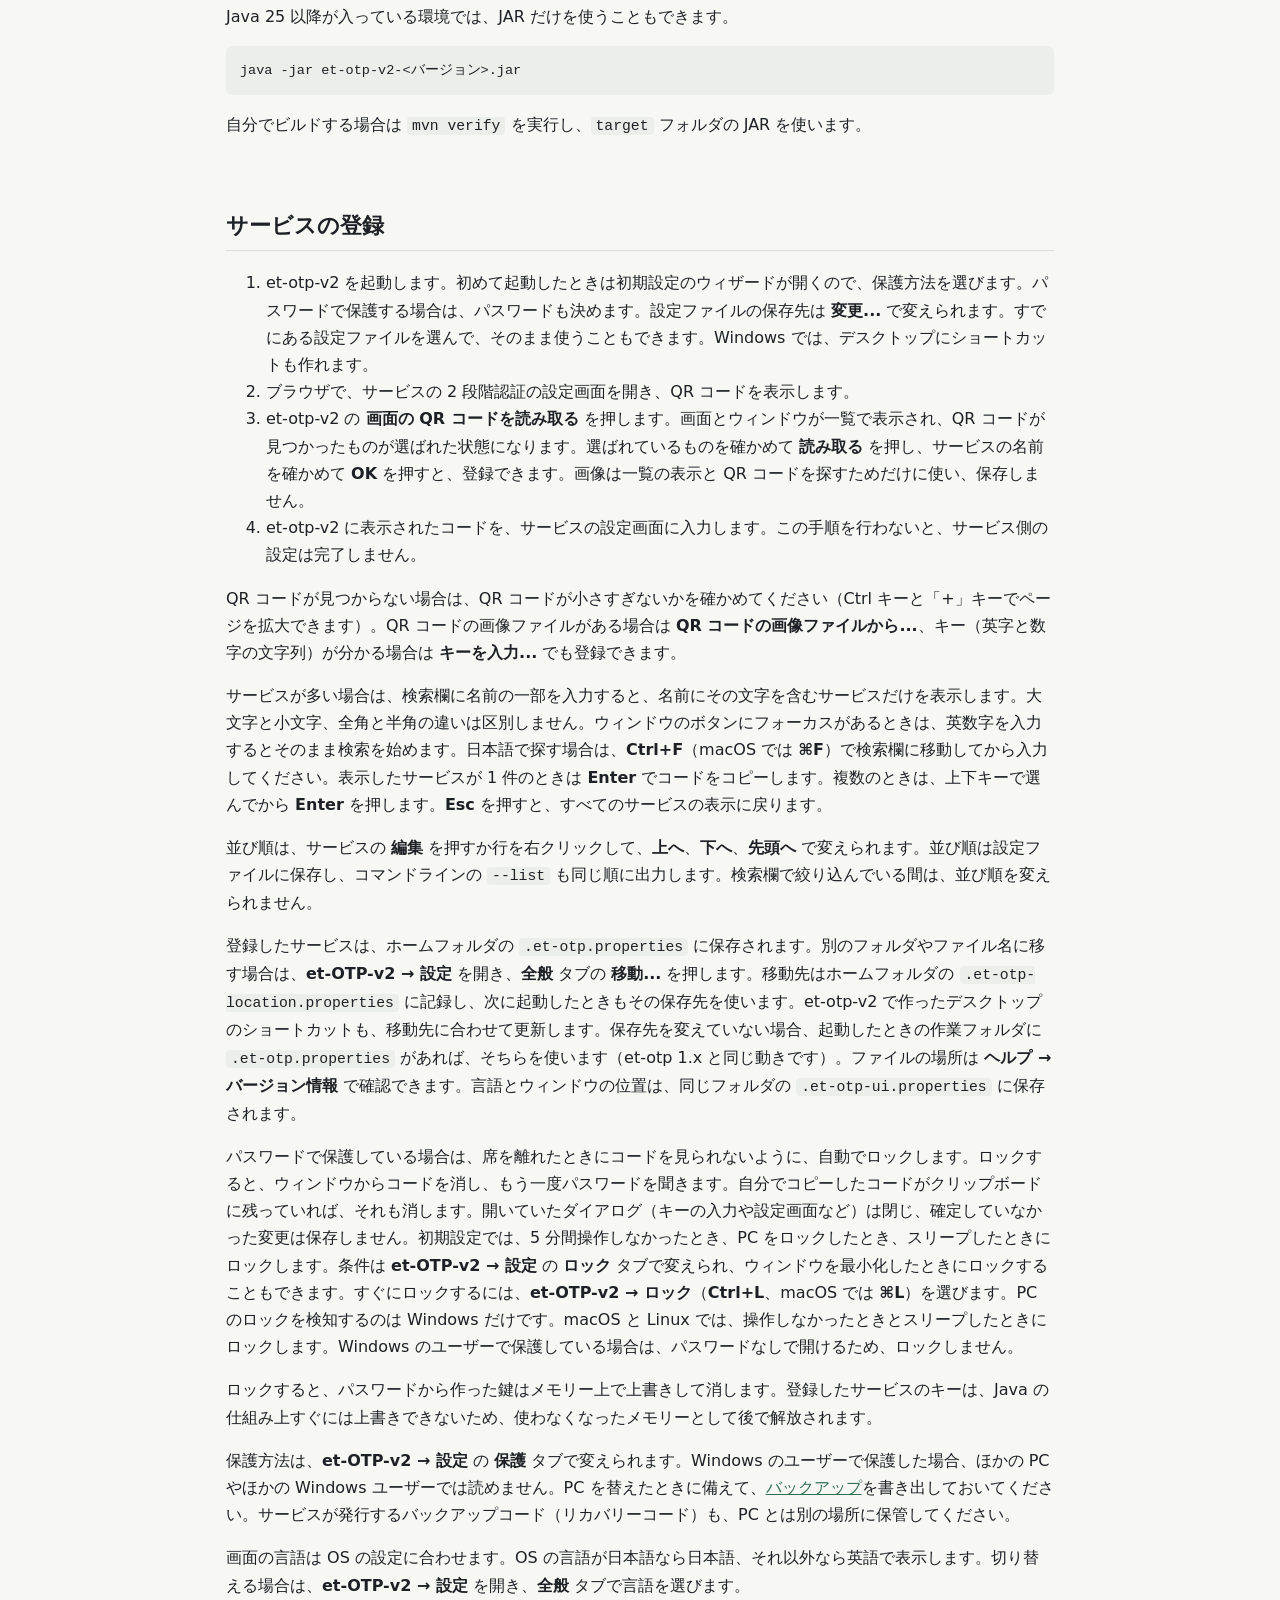
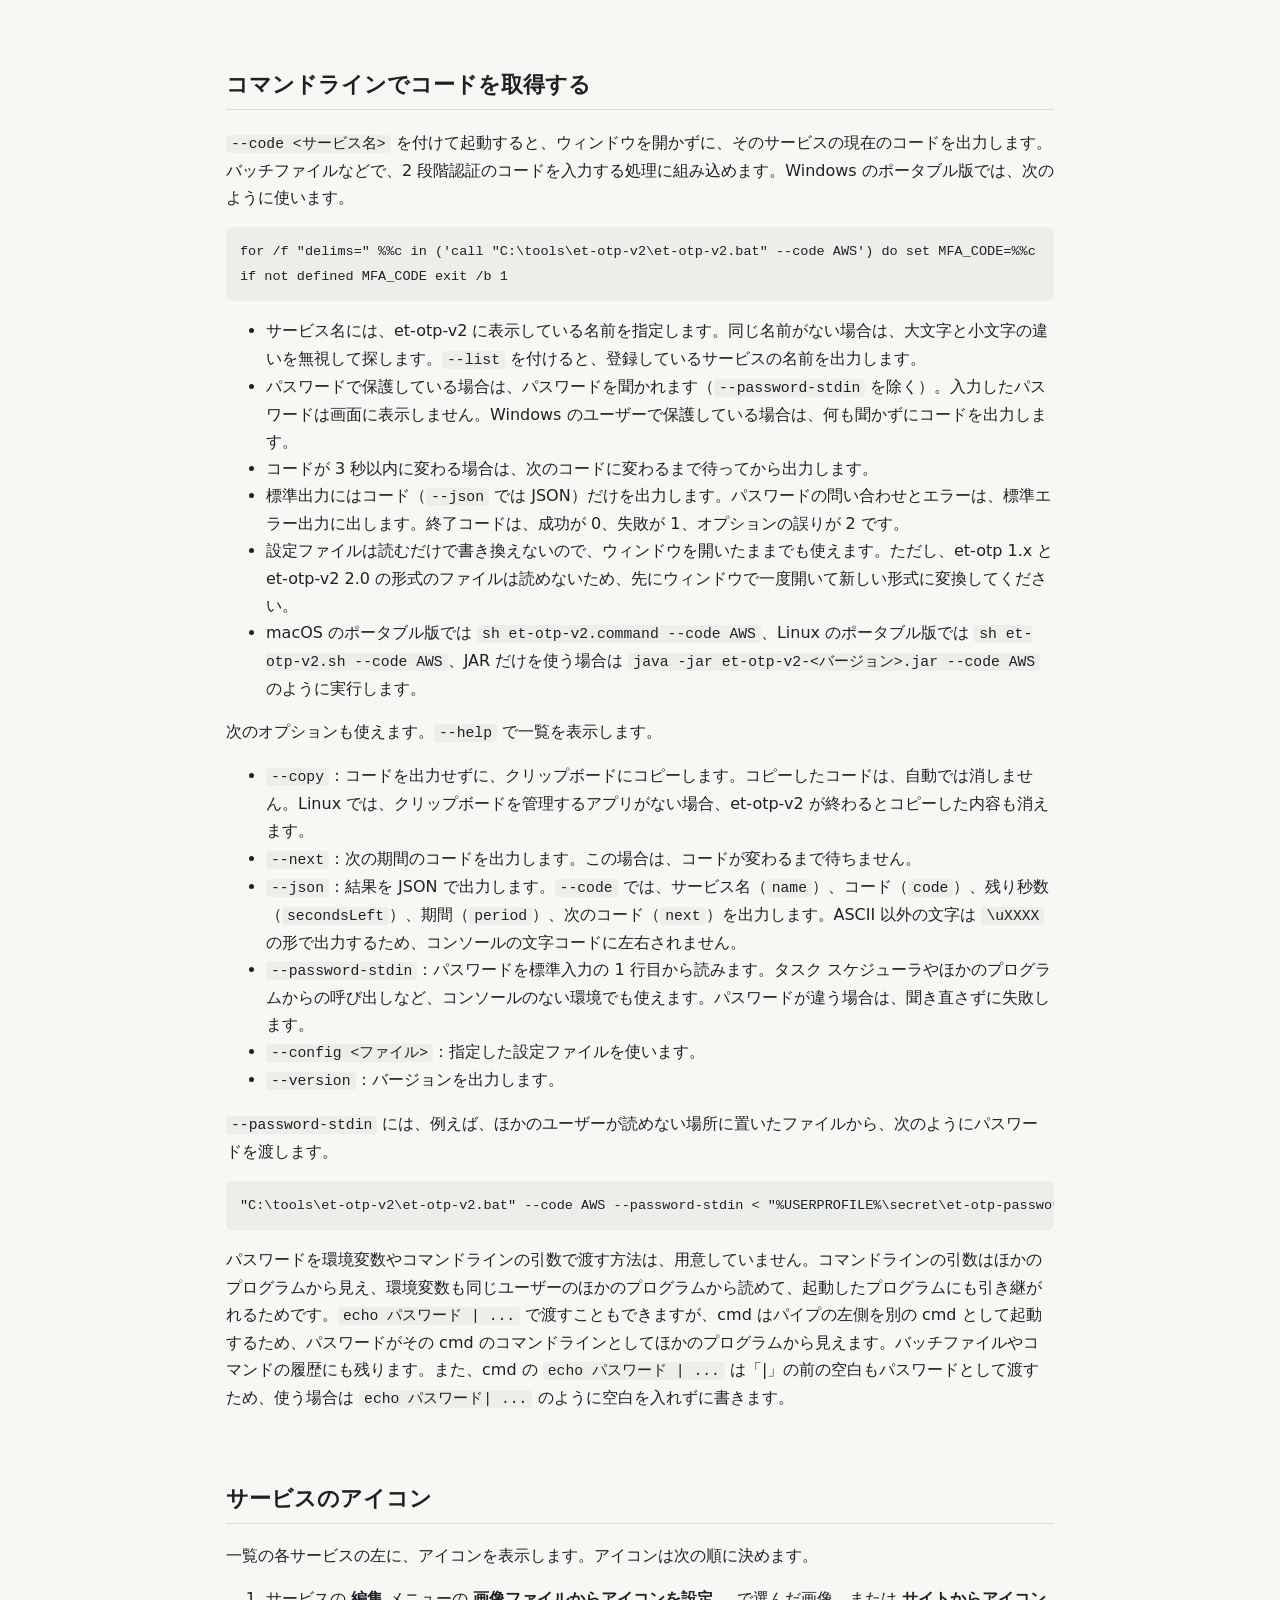
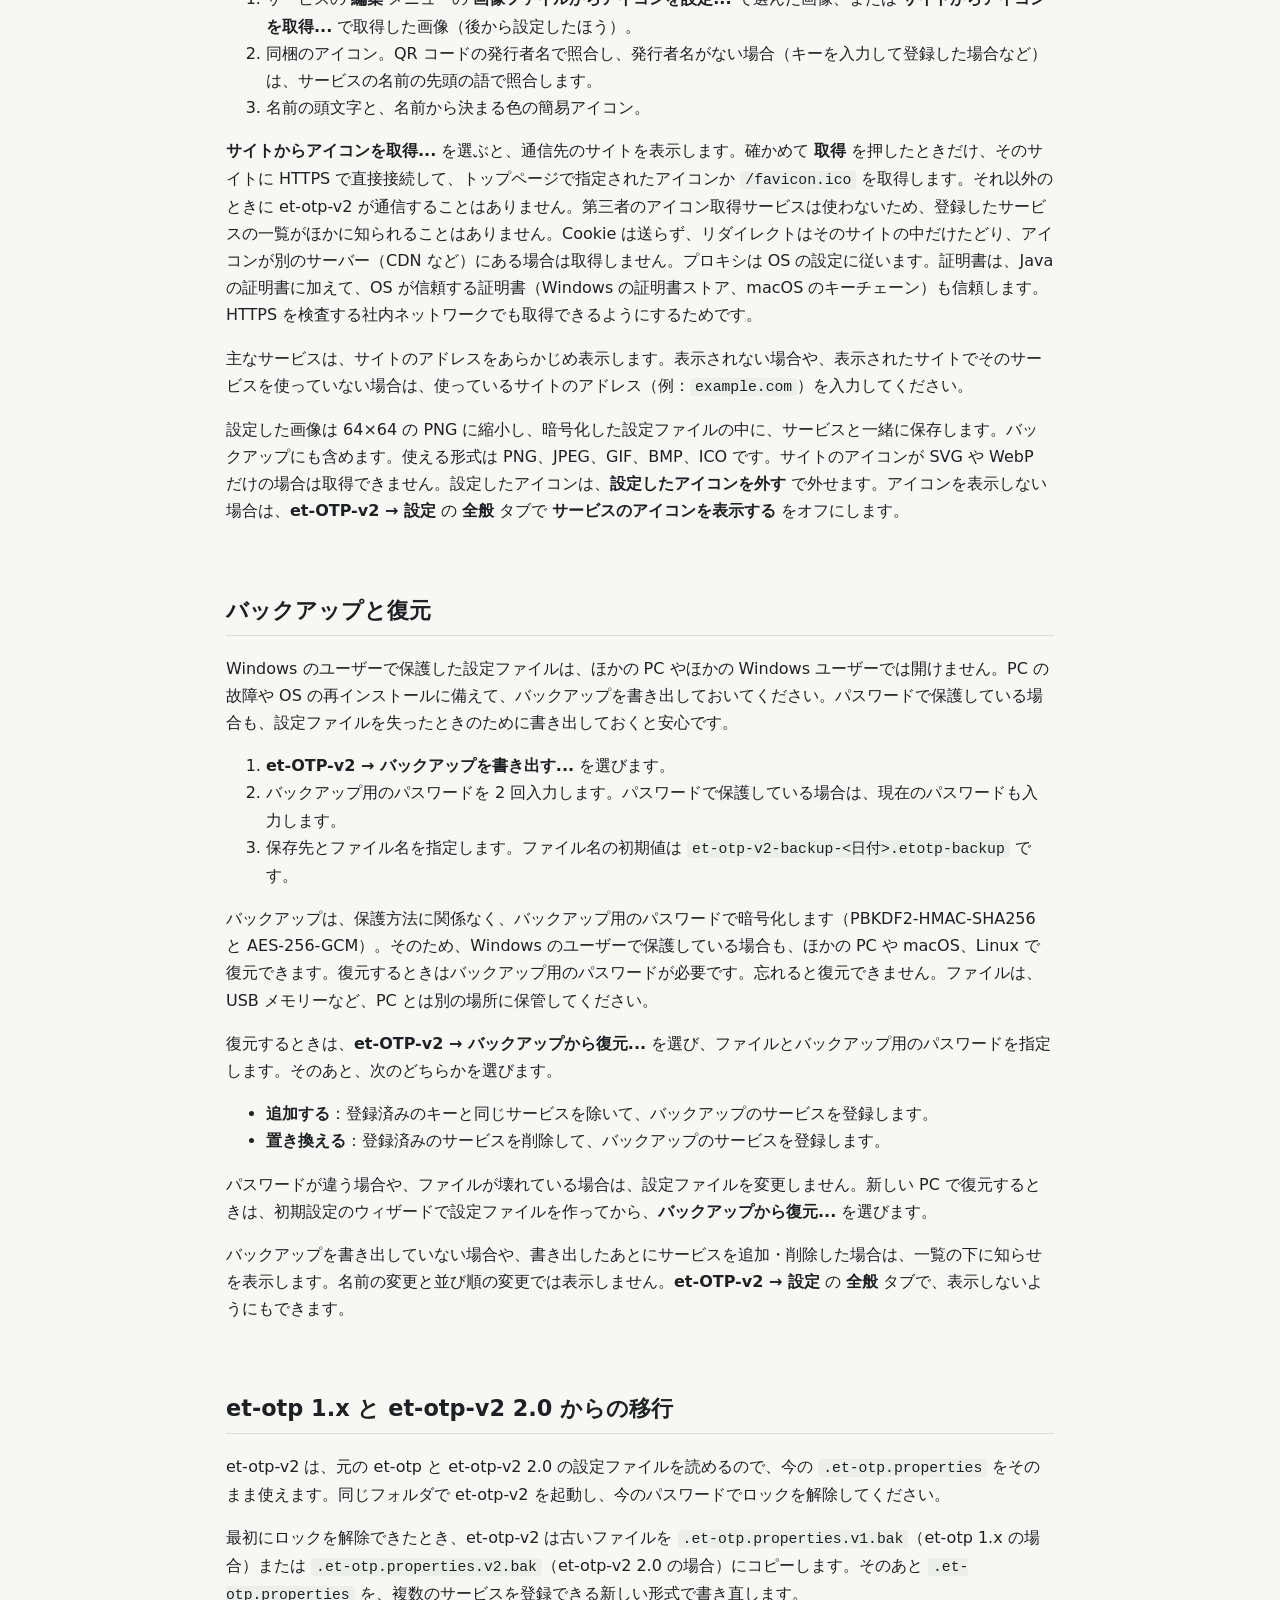
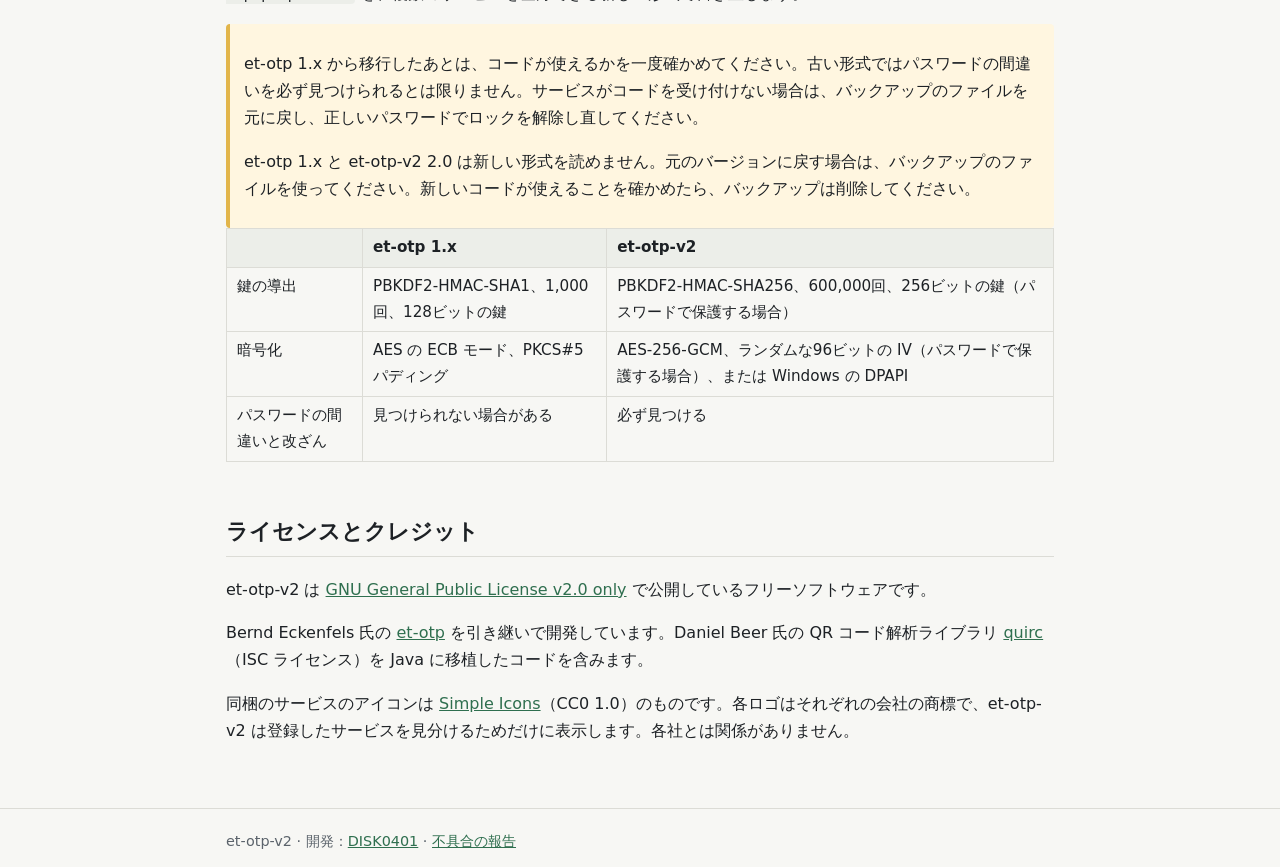
==== commit f5bbe8c8: "Test the fetch limits and tell why an icon was not fetched - Redirect checks and the limited reading" ====
--- a/docs/ja/index.html
+++ b/docs/ja/index.html
@@ -116,7 +116,7 @@
       <li>同梱のアイコン。QR コードの発行者名で照合し、発行者名がない場合（キーを入力して登録した場合など）は、サービスの名前の先頭の語で照合します。</li>
       <li>名前の頭文字と、名前から決まる色の簡易アイコン。</li>
     </ol>
-    <p><b>サイトからアイコンを取得...</b> を選ぶと、通信先のサイトを表示します。確かめて <b>取得</b> を押したときだけ、そのサイトに HTTPS で直接接続して、トップページで指定されたアイコンか <code>/favicon.ico</code> を取得します。それ以外のときに et-otp-v2 が通信することはありません。第三者のアイコン取得サービスは使わないため、登録したサービスの一覧がほかに知られることはありません。Cookie は送らず、リダイレクトはそのサイトの中だけたどります。プロキシは OS の設定に従います。</p>
+    <p><b>サイトからアイコンを取得...</b> を選ぶと、通信先のサイトを表示します。確かめて <b>取得</b> を押したときだけ、そのサイトに HTTPS で直接接続して、トップページで指定されたアイコンか <code>/favicon.ico</code> を取得します。それ以外のときに et-otp-v2 が通信することはありません。第三者のアイコン取得サービスは使わないため、登録したサービスの一覧がほかに知られることはありません。Cookie は送らず、リダイレクトはそのサイトの中だけたどり、アイコンが別のサーバー（CDN など）にある場合は取得しません。プロキシは OS の設定に従います。証明書は、Java の証明書に加えて、OS が信頼する証明書（Windows の証明書ストア、macOS のキーチェーン）も信頼します。HTTPS を検査する社内ネットワークでも取得できるようにするためです。</p>
     <p>主なサービスは、サイトのアドレスをあらかじめ表示します。表示されない場合や、表示されたサイトでそのサービスを使っていない場合は、使っているサイトのアドレス（例：<code>example.com</code>）を入力してください。</p>
     <p>設定した画像は 64×64 の PNG に縮小し、暗号化した設定ファイルの中に、サービスと一緒に保存します。バックアップにも含めます。使える形式は PNG、JPEG、GIF、BMP、ICO です。サイトのアイコンが SVG や WebP だけの場合は取得できません。設定したアイコンは、<b>設定したアイコンを外す</b> で外せます。アイコンを表示しない場合は、<b>et-OTP-v2 → 設定</b> の <b>全般</b> タブで <b>サービスのアイコンを表示する</b> をオフにします。</p>
   </section>
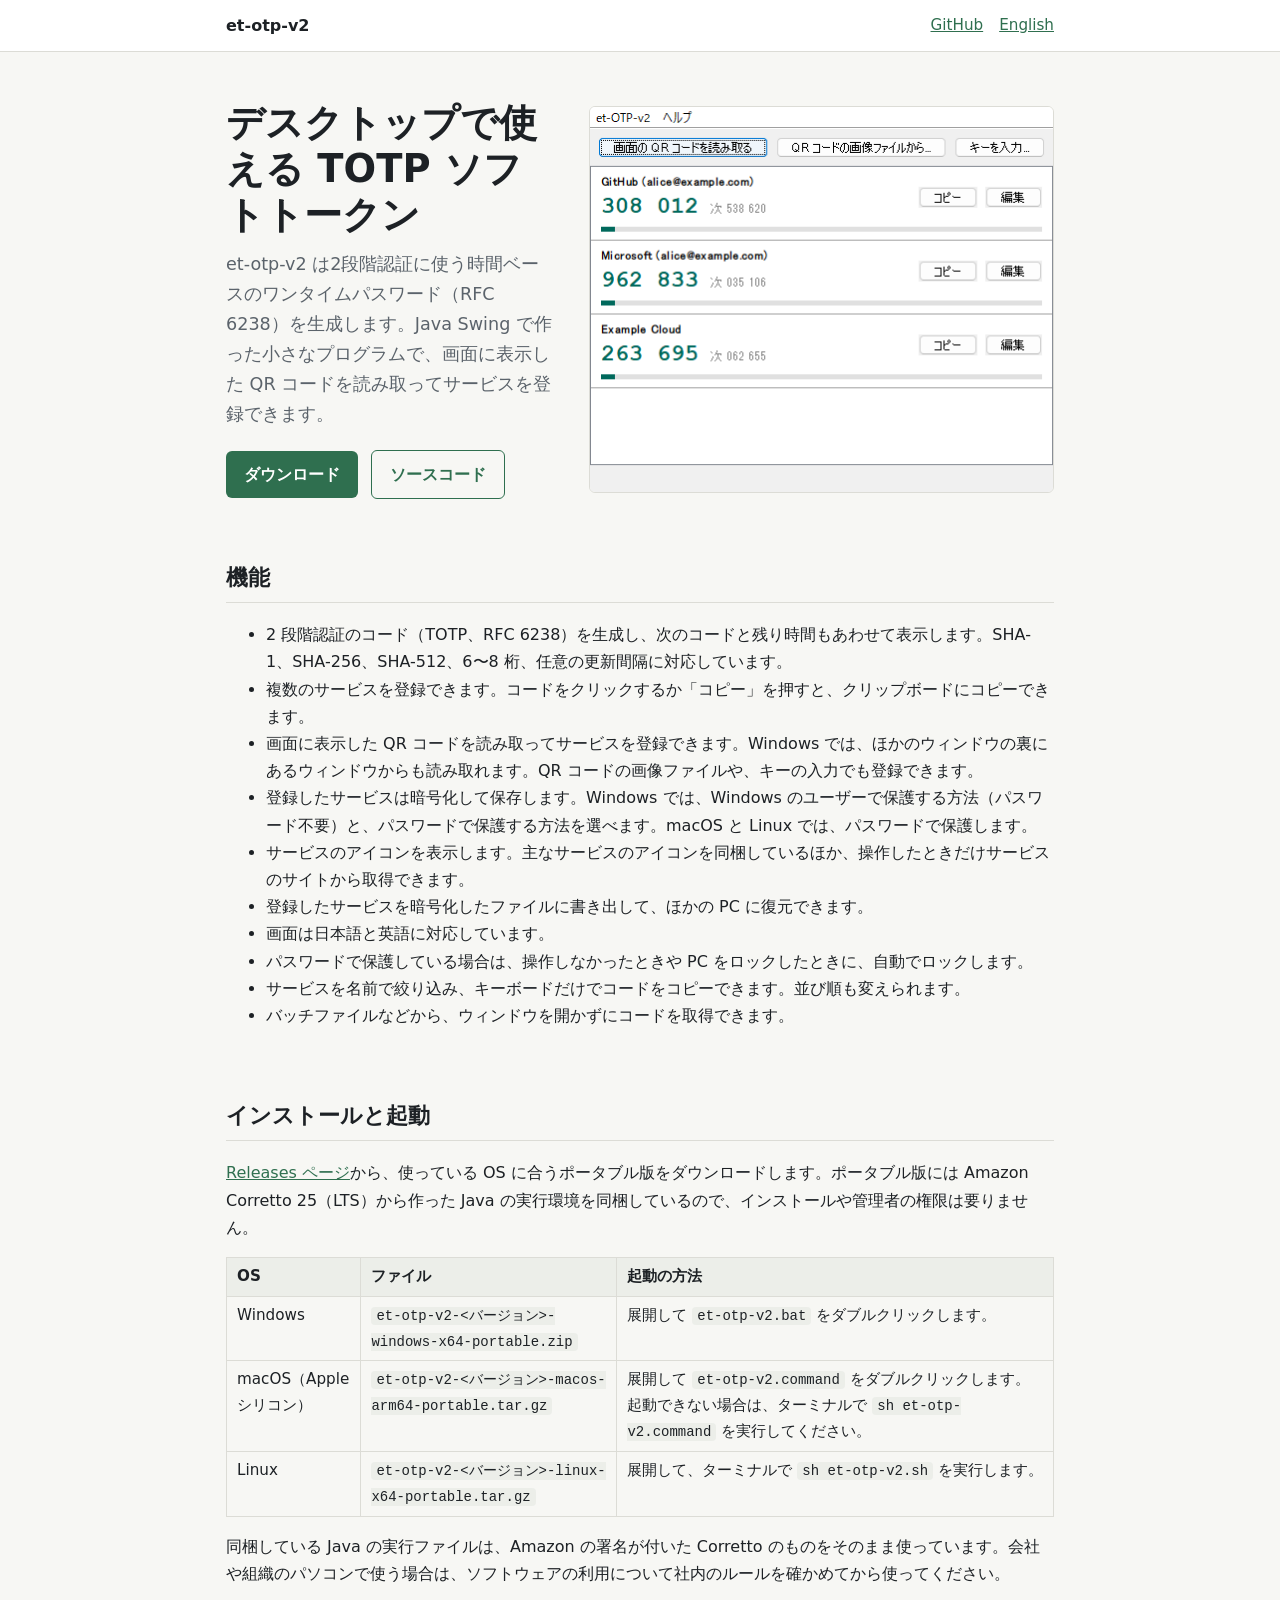
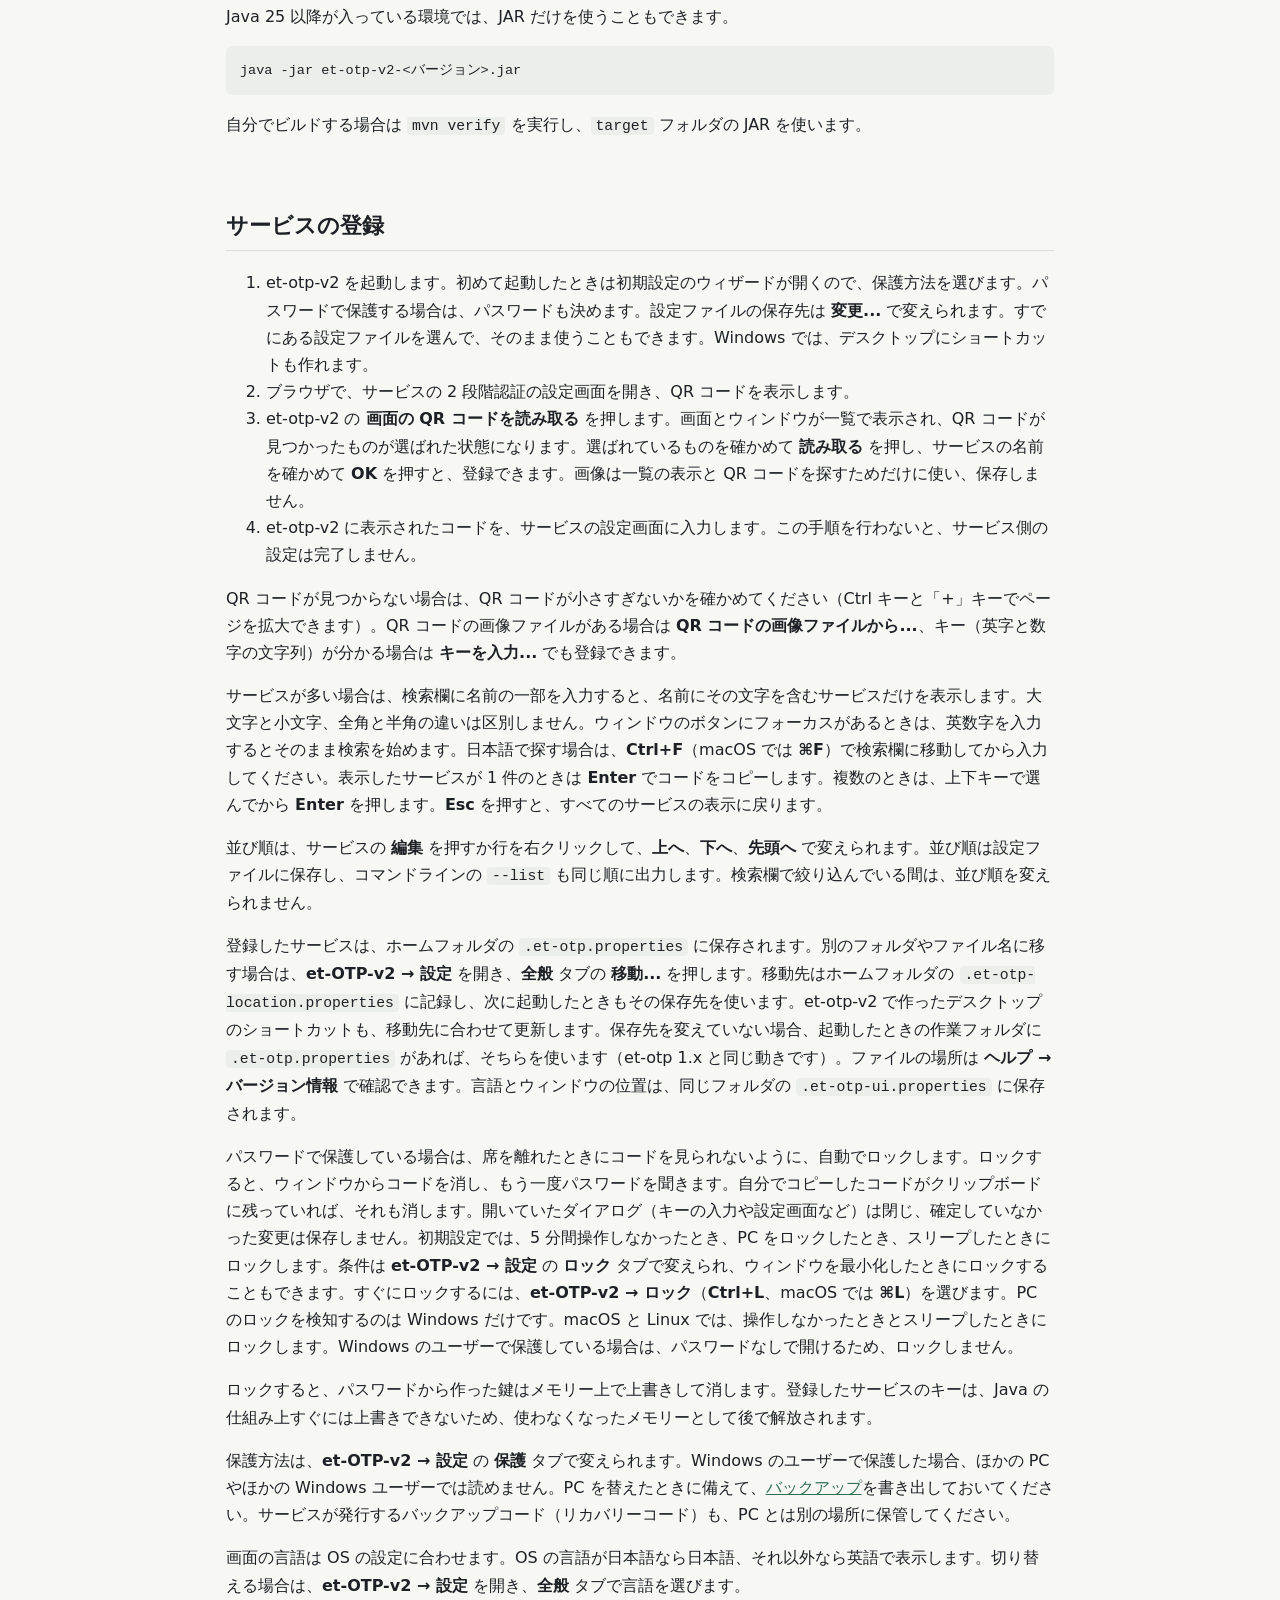
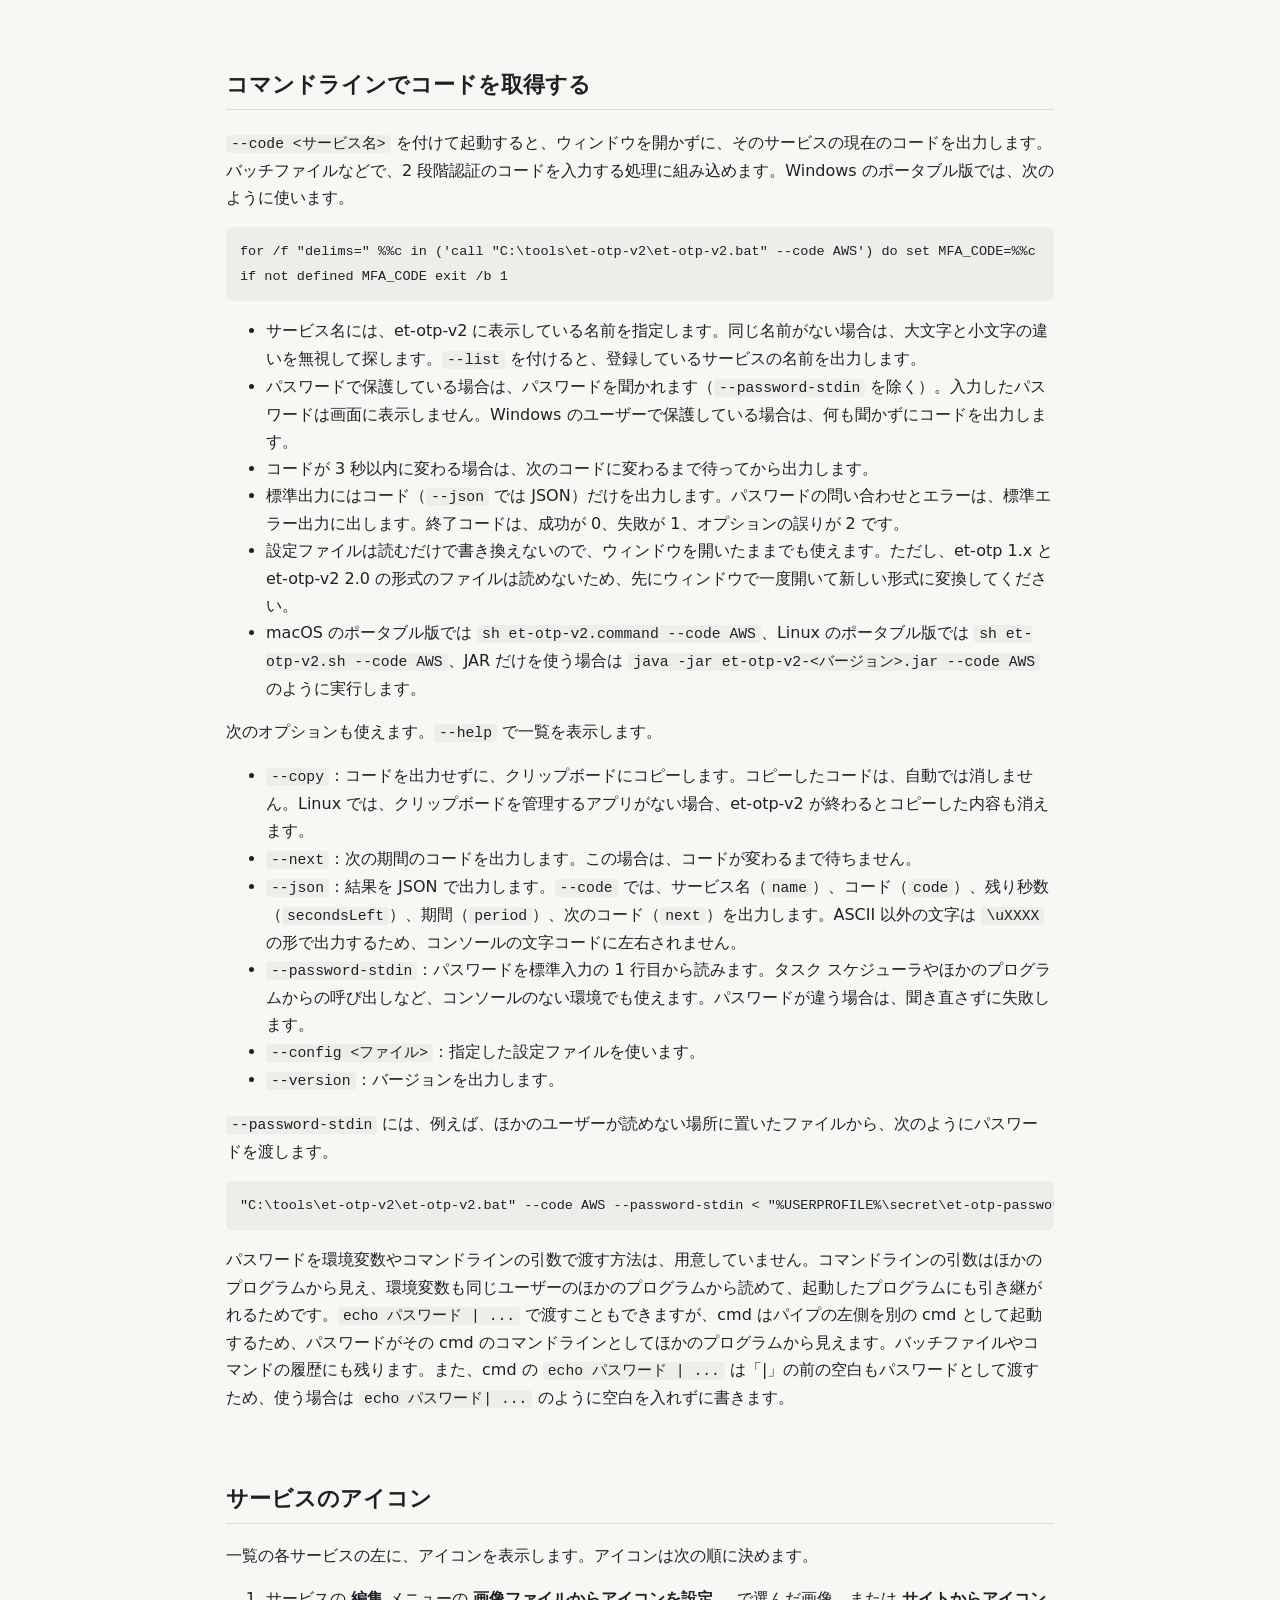
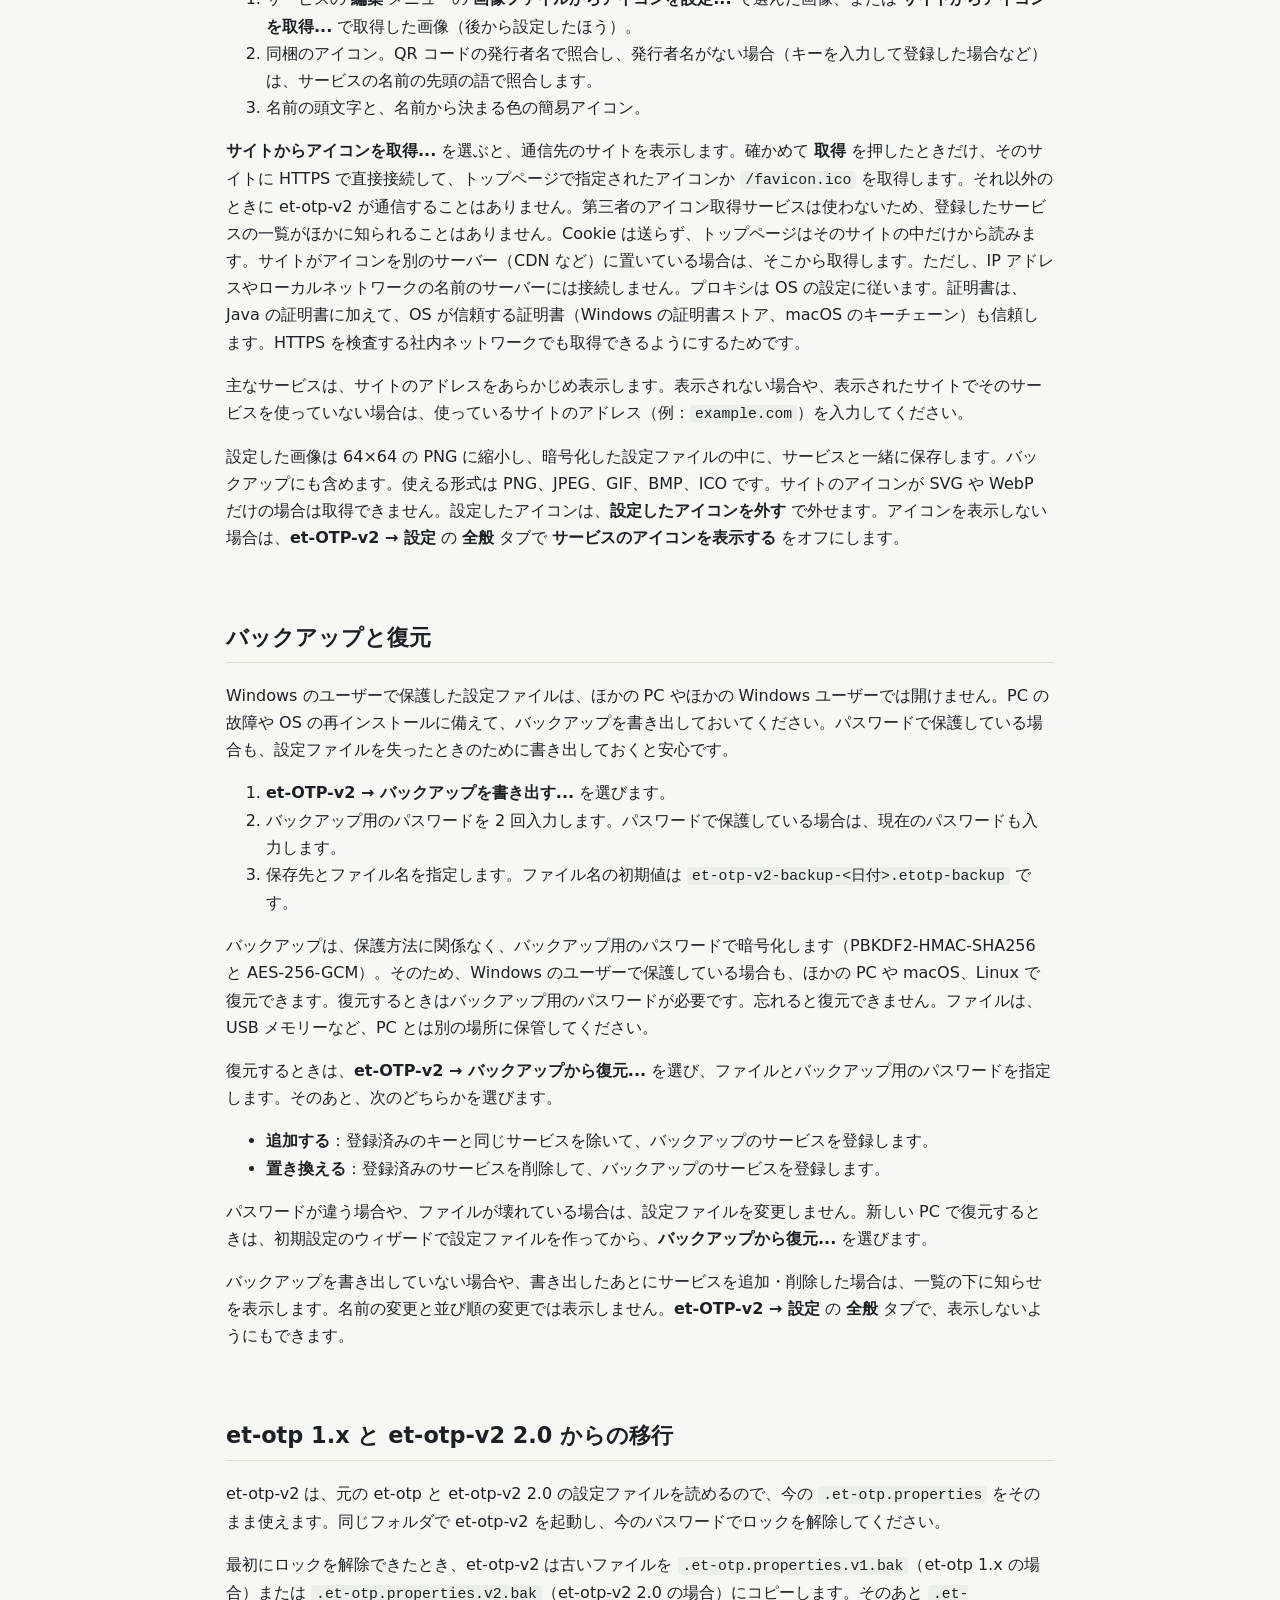
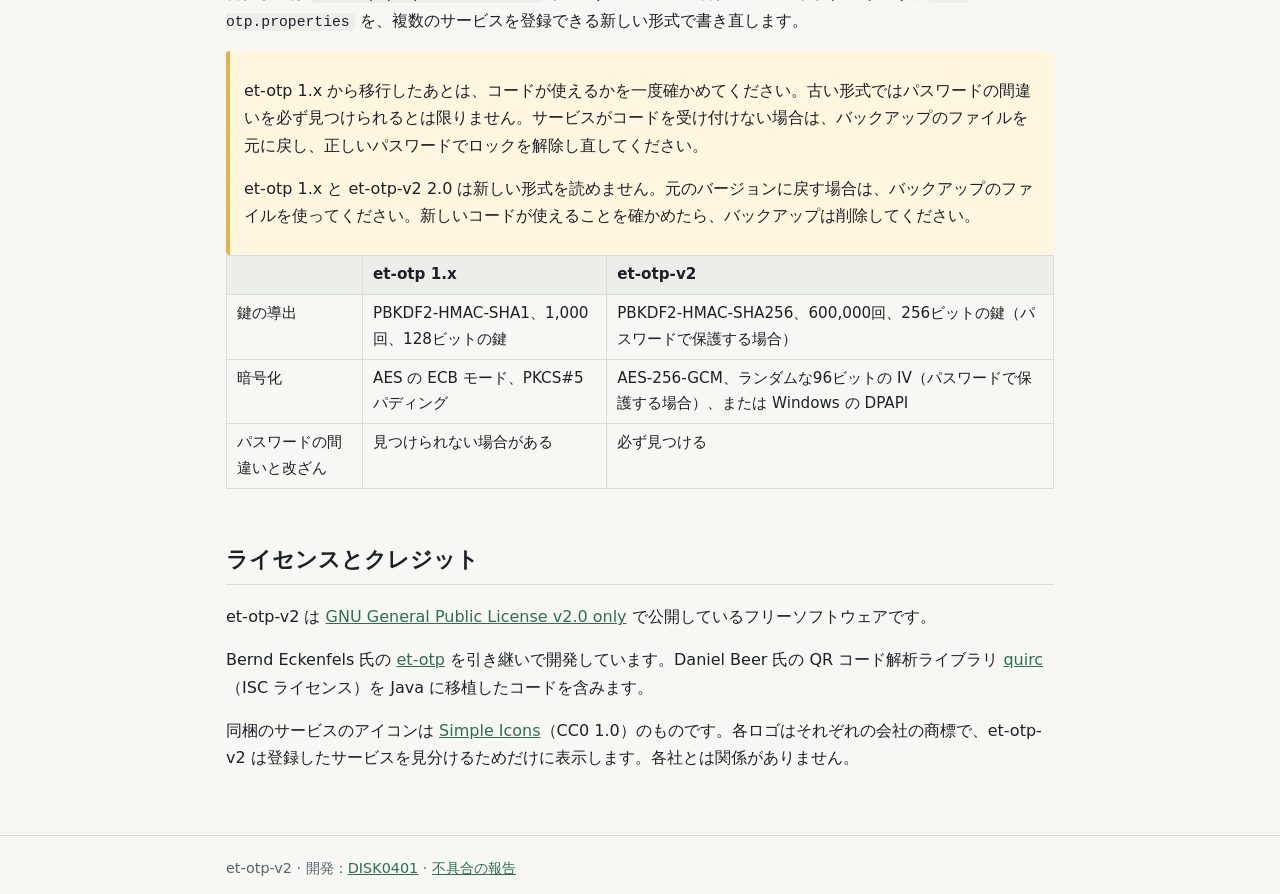
==== commit daec5d33: "Fetch an icon the site keeps on another server Sites such as Slack and GitHub keep their icons on a " ====
--- a/docs/ja/index.html
+++ b/docs/ja/index.html
@@ -116,7 +116,7 @@
       <li>同梱のアイコン。QR コードの発行者名で照合し、発行者名がない場合（キーを入力して登録した場合など）は、サービスの名前の先頭の語で照合します。</li>
       <li>名前の頭文字と、名前から決まる色の簡易アイコン。</li>
     </ol>
-    <p><b>サイトからアイコンを取得...</b> を選ぶと、通信先のサイトを表示します。確かめて <b>取得</b> を押したときだけ、そのサイトに HTTPS で直接接続して、トップページで指定されたアイコンか <code>/favicon.ico</code> を取得します。それ以外のときに et-otp-v2 が通信することはありません。第三者のアイコン取得サービスは使わないため、登録したサービスの一覧がほかに知られることはありません。Cookie は送らず、リダイレクトはそのサイトの中だけたどり、アイコンが別のサーバー（CDN など）にある場合は取得しません。プロキシは OS の設定に従います。証明書は、Java の証明書に加えて、OS が信頼する証明書（Windows の証明書ストア、macOS のキーチェーン）も信頼します。HTTPS を検査する社内ネットワークでも取得できるようにするためです。</p>
+    <p><b>サイトからアイコンを取得...</b> を選ぶと、通信先のサイトを表示します。確かめて <b>取得</b> を押したときだけ、そのサイトに HTTPS で直接接続して、トップページで指定されたアイコンか <code>/favicon.ico</code> を取得します。それ以外のときに et-otp-v2 が通信することはありません。第三者のアイコン取得サービスは使わないため、登録したサービスの一覧がほかに知られることはありません。Cookie は送らず、トップページはそのサイトの中だけから読みます。サイトがアイコンを別のサーバー（CDN など）に置いている場合は、そこから取得します。ただし、IP アドレスやローカルネットワークの名前のサーバーには接続しません。プロキシは OS の設定に従います。証明書は、Java の証明書に加えて、OS が信頼する証明書（Windows の証明書ストア、macOS のキーチェーン）も信頼します。HTTPS を検査する社内ネットワークでも取得できるようにするためです。</p>
     <p>主なサービスは、サイトのアドレスをあらかじめ表示します。表示されない場合や、表示されたサイトでそのサービスを使っていない場合は、使っているサイトのアドレス（例：<code>example.com</code>）を入力してください。</p>
     <p>設定した画像は 64×64 の PNG に縮小し、暗号化した設定ファイルの中に、サービスと一緒に保存します。バックアップにも含めます。使える形式は PNG、JPEG、GIF、BMP、ICO です。サイトのアイコンが SVG や WebP だけの場合は取得できません。設定したアイコンは、<b>設定したアイコンを外す</b> で外せます。アイコンを表示しない場合は、<b>et-OTP-v2 → 設定</b> の <b>全般</b> タブで <b>サービスのアイコンを表示する</b> をオフにします。</p>
   </section>
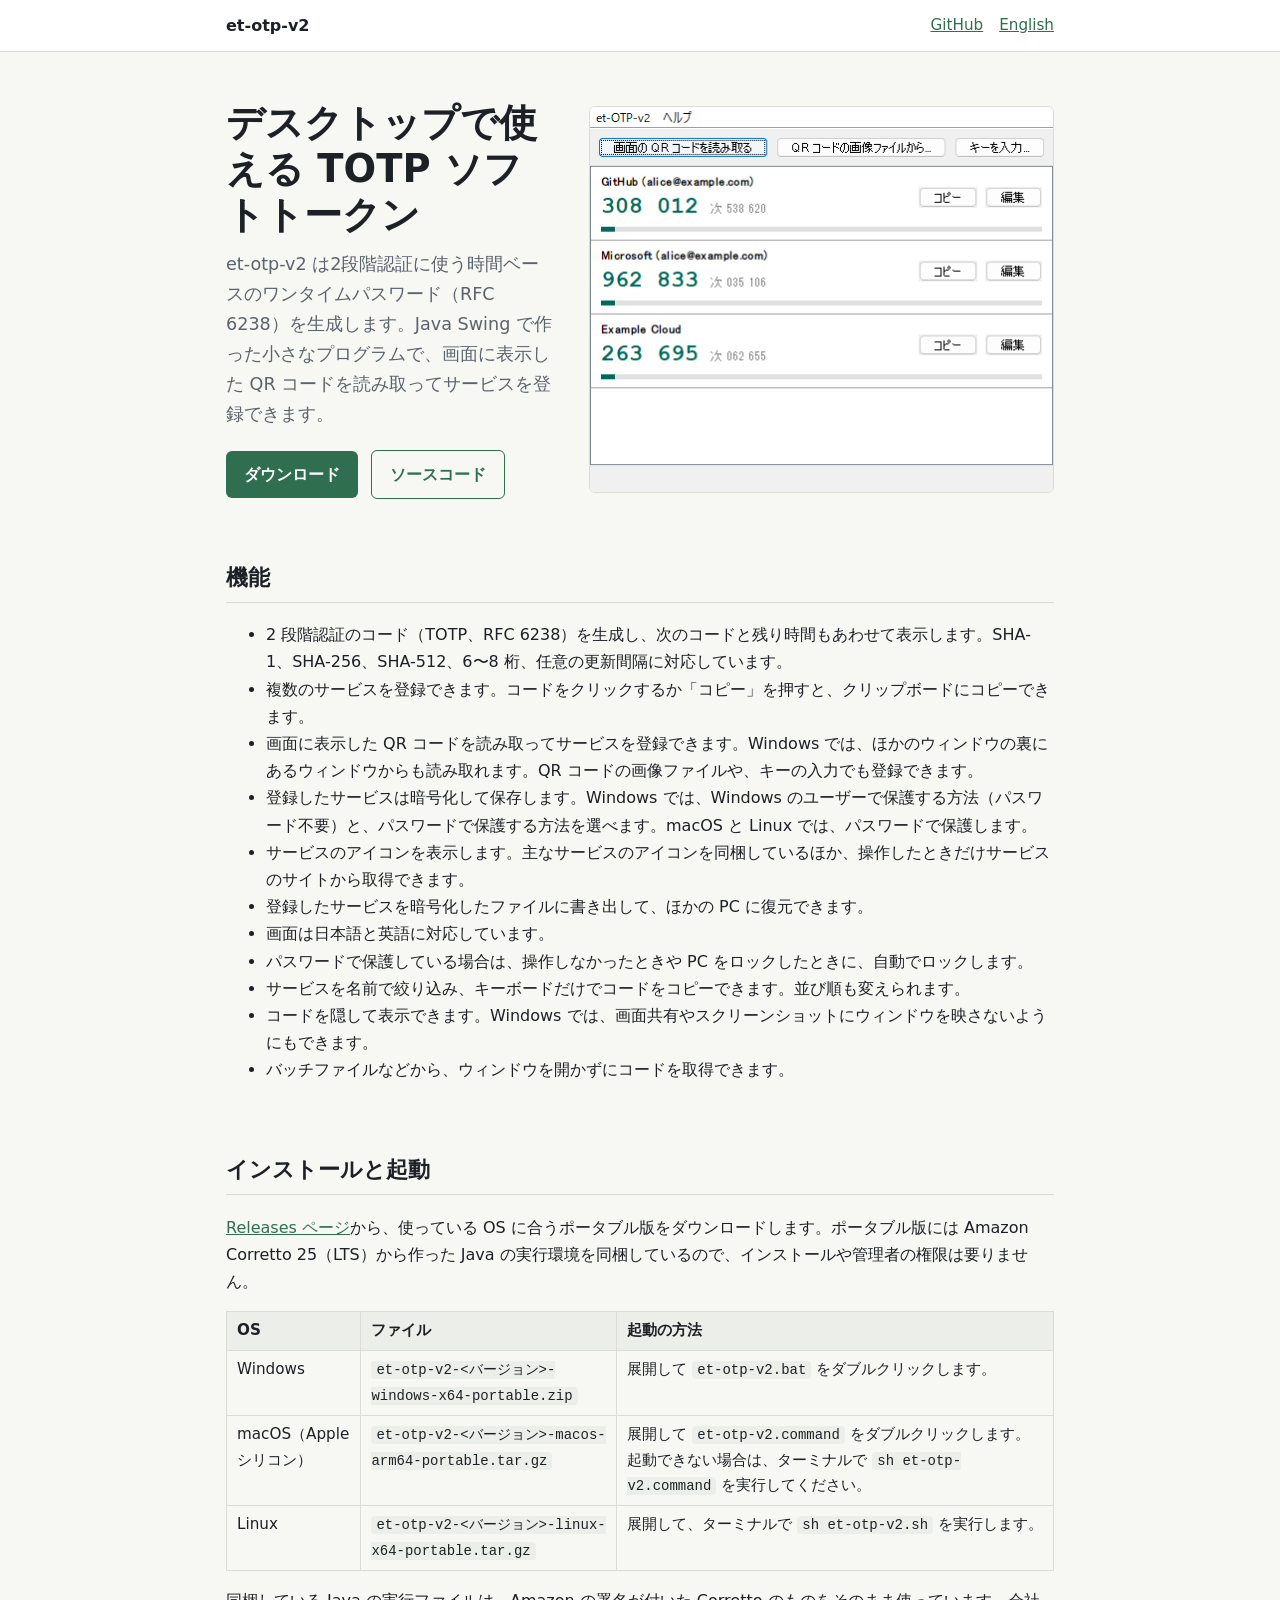
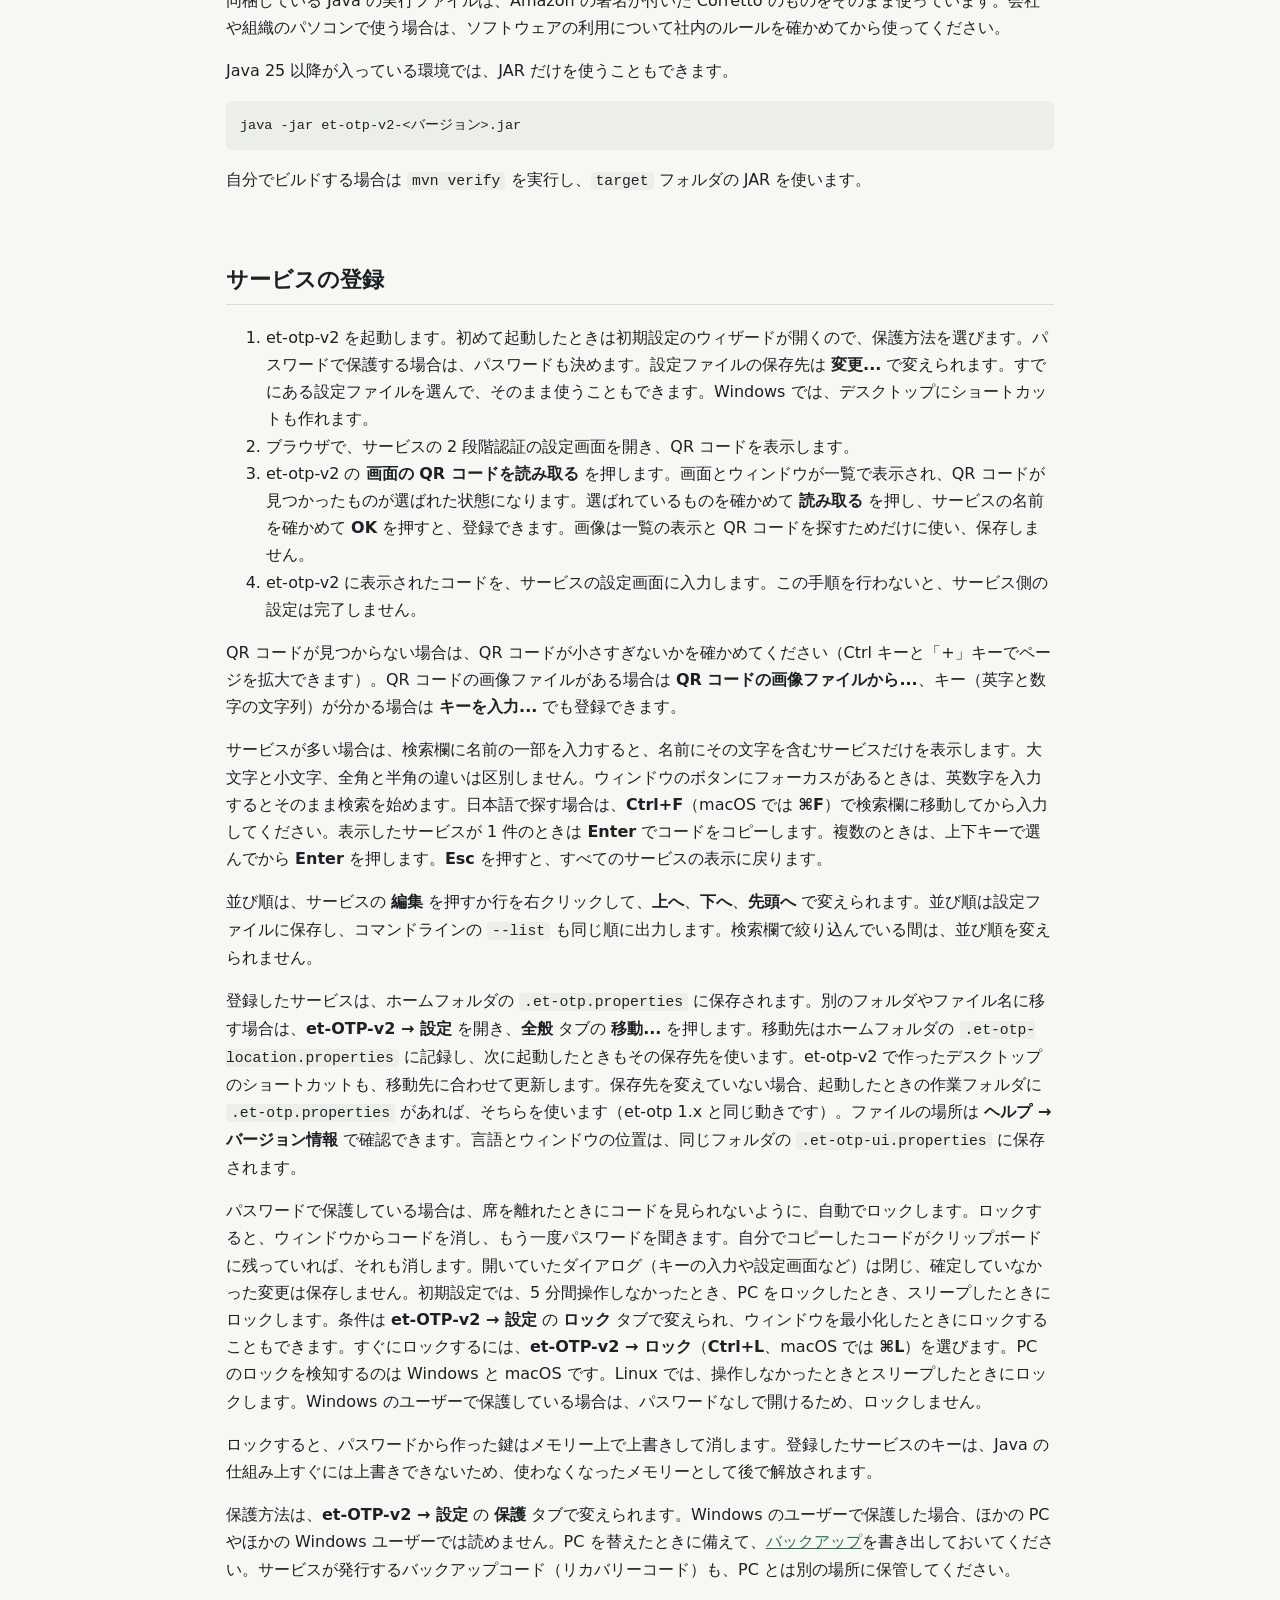
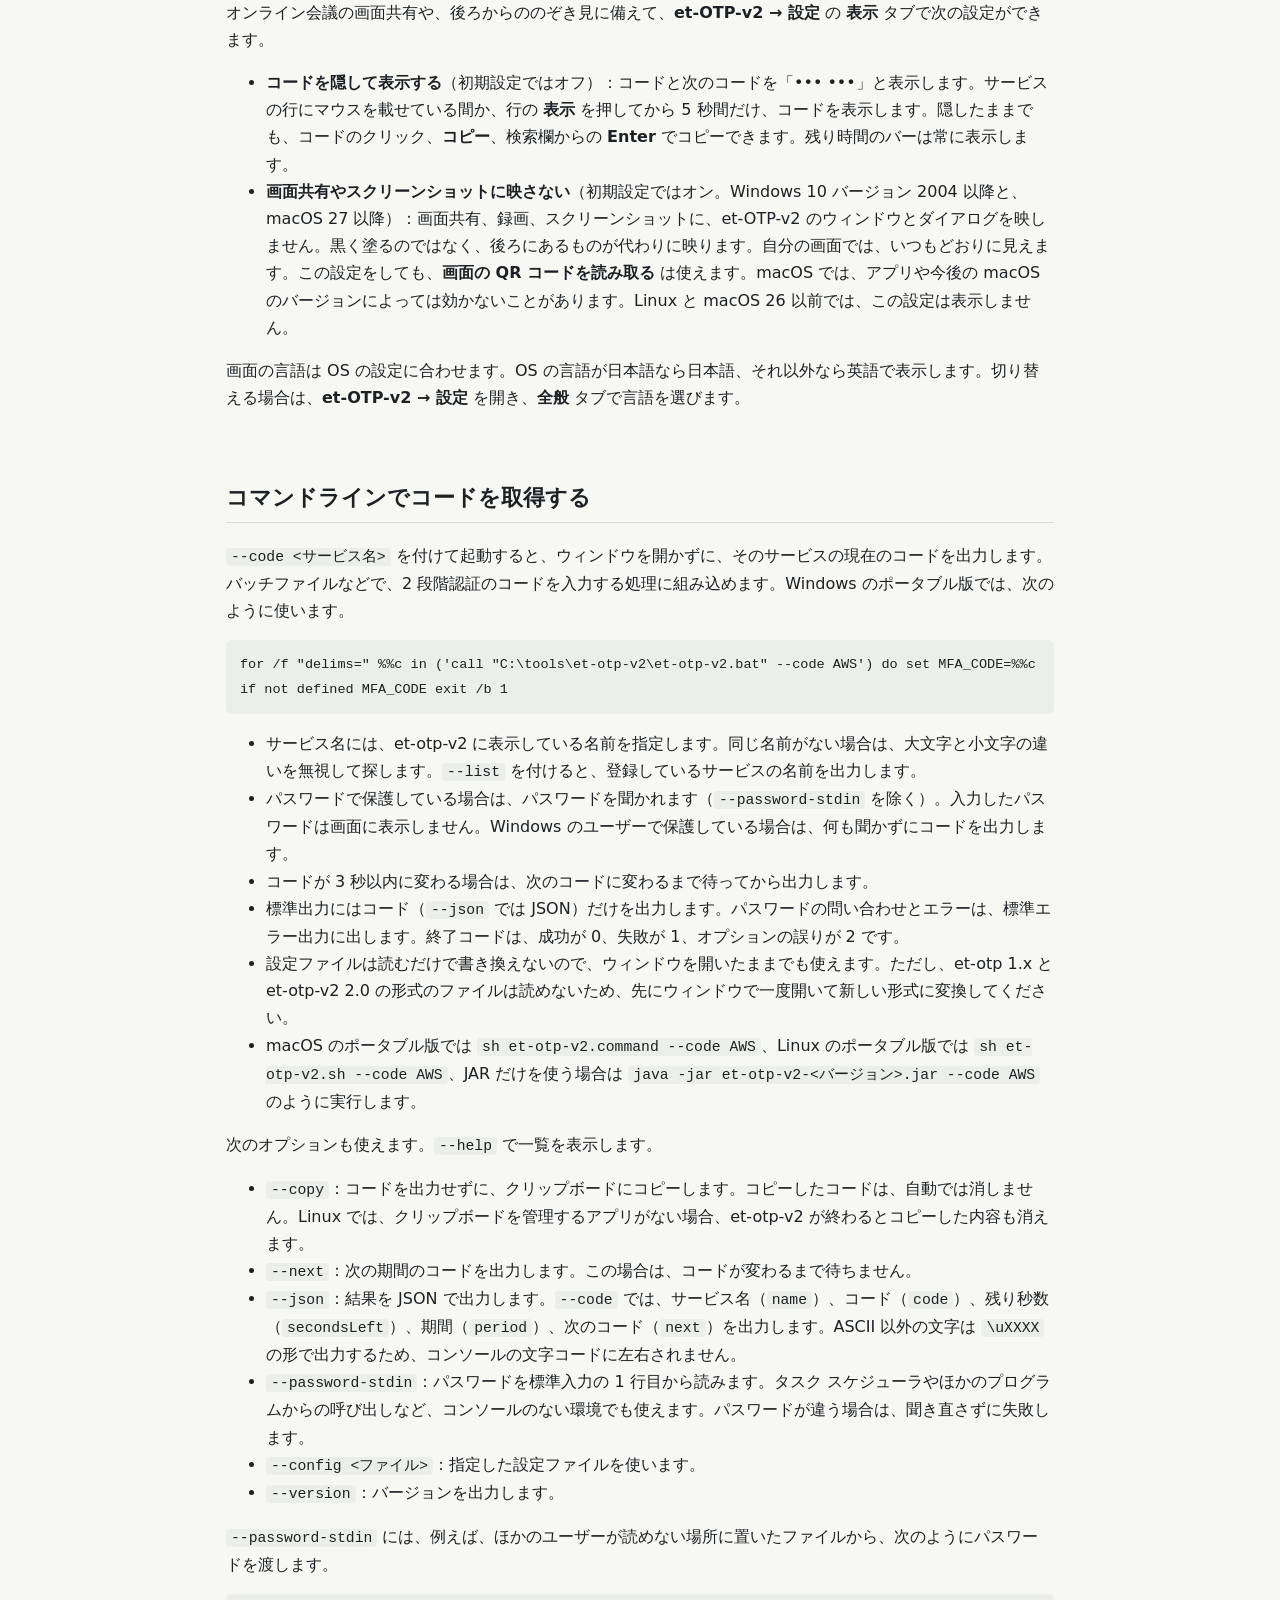
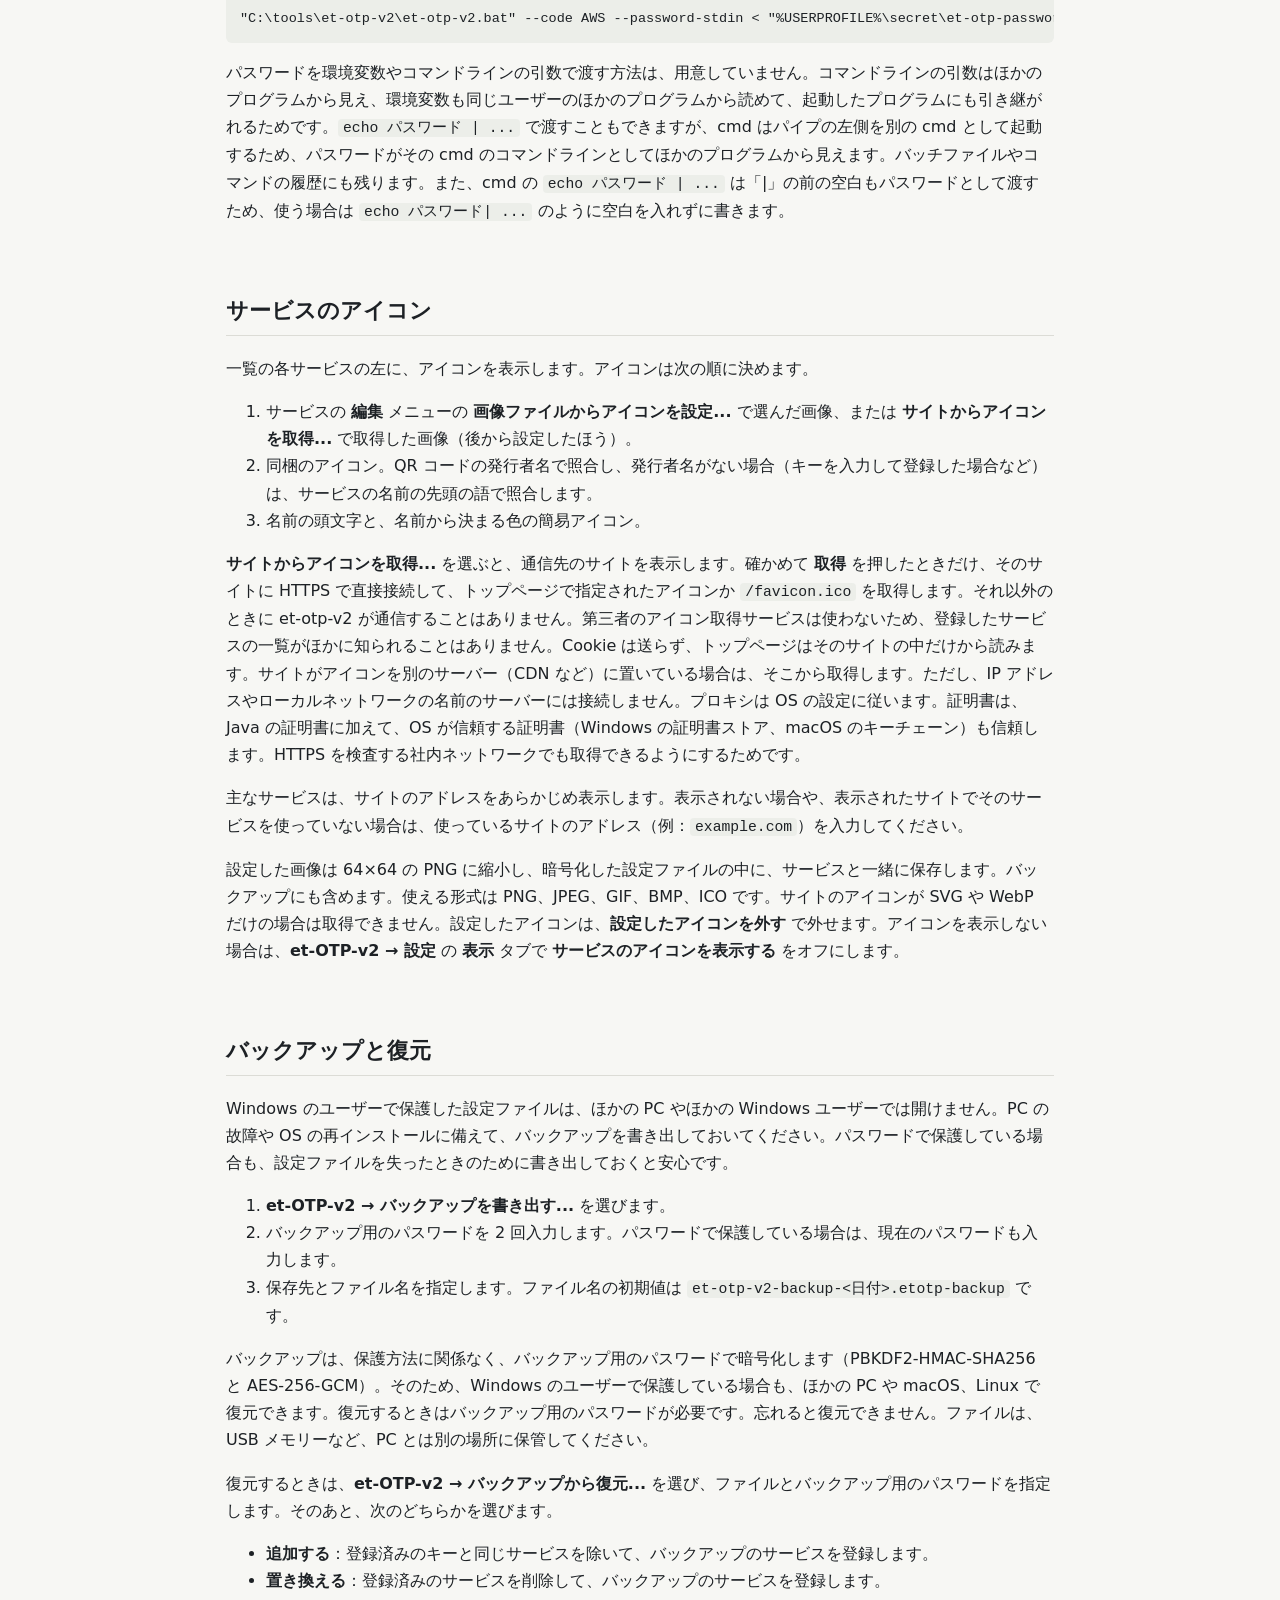
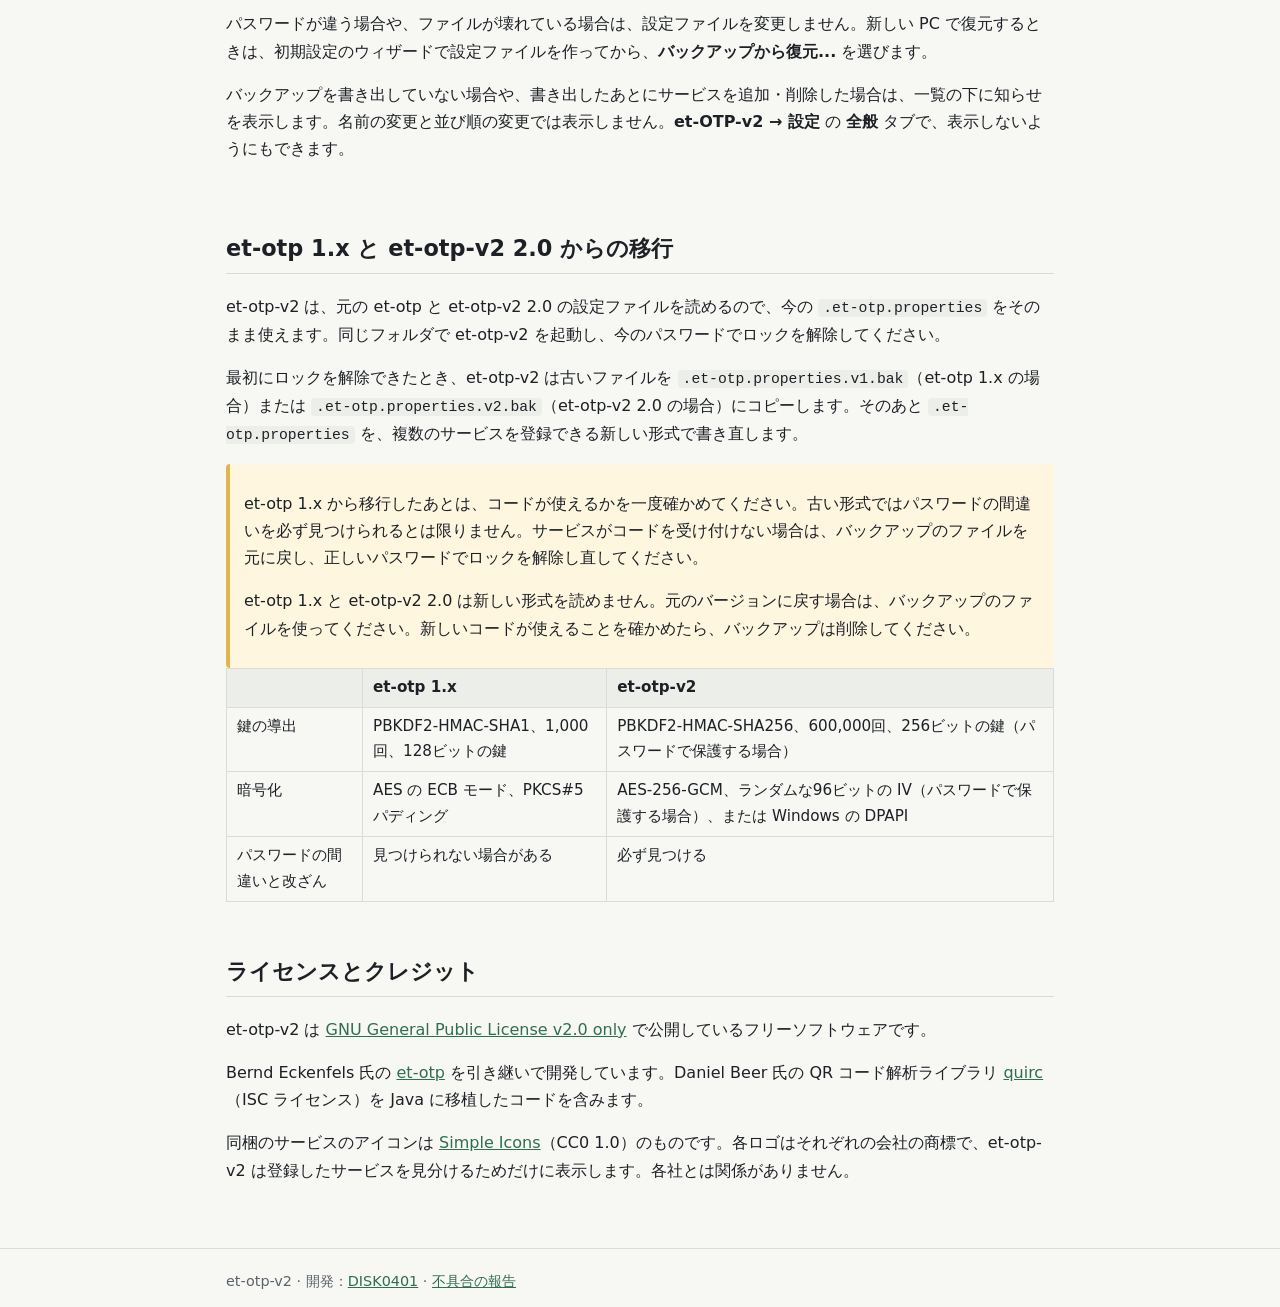
==== commit 6636f42f: "Merge develop into the icons of the services The icon setting moves to the new Display tab, next to " ====
--- a/docs/ja/index.html
+++ b/docs/ja/index.html
@@ -42,6 +42,7 @@
       <li>画面は日本語と英語に対応しています。</li>
       <li>パスワードで保護している場合は、操作しなかったときや PC をロックしたときに、自動でロックします。</li>
       <li>サービスを名前で絞り込み、キーボードだけでコードをコピーできます。並び順も変えられます。</li>
+      <li>コードを隠して表示できます。Windows では、画面共有やスクリーンショットにウィンドウを映さないようにもできます。</li>
       <li>バッチファイルなどから、ウィンドウを開かずにコードを取得できます。</li>
     </ul>
   </section>
@@ -75,9 +76,14 @@
     <p>サービスが多い場合は、検索欄に名前の一部を入力すると、名前にその文字を含むサービスだけを表示します。大文字と小文字、全角と半角の違いは区別しません。ウィンドウのボタンにフォーカスがあるときは、英数字を入力するとそのまま検索を始めます。日本語で探す場合は、<b>Ctrl+F</b>（macOS では <b>⌘F</b>）で検索欄に移動してから入力してください。表示したサービスが 1 件のときは <b>Enter</b> でコードをコピーします。複数のときは、上下キーで選んでから <b>Enter</b> を押します。<b>Esc</b> を押すと、すべてのサービスの表示に戻ります。</p>
     <p>並び順は、サービスの <b>編集</b> を押すか行を右クリックして、<b>上へ</b>、<b>下へ</b>、<b>先頭へ</b> で変えられます。並び順は設定ファイルに保存し、コマンドラインの <code>--list</code> も同じ順に出力します。検索欄で絞り込んでいる間は、並び順を変えられません。</p>
     <p>登録したサービスは、ホームフォルダの <code>.et-otp.properties</code> に保存されます。別のフォルダやファイル名に移す場合は、<b>et-OTP-v2 → 設定</b> を開き、<b>全般</b> タブの <b>移動...</b> を押します。移動先はホームフォルダの <code>.et-otp-location.properties</code> に記録し、次に起動したときもその保存先を使います。et-otp-v2 で作ったデスクトップのショートカットも、移動先に合わせて更新します。保存先を変えていない場合、起動したときの作業フォルダに <code>.et-otp.properties</code> があれば、そちらを使います（et-otp 1.x と同じ動きです）。ファイルの場所は <b>ヘルプ → バージョン情報</b> で確認できます。言語とウィンドウの位置は、同じフォルダの <code>.et-otp-ui.properties</code> に保存されます。</p>
-    <p>パスワードで保護している場合は、席を離れたときにコードを見られないように、自動でロックします。ロックすると、ウィンドウからコードを消し、もう一度パスワードを聞きます。自分でコピーしたコードがクリップボードに残っていれば、それも消します。開いていたダイアログ（キーの入力や設定画面など）は閉じ、確定していなかった変更は保存しません。初期設定では、5 分間操作しなかったとき、PC をロックしたとき、スリープしたときにロックします。条件は <b>et-OTP-v2 → 設定</b> の <b>ロック</b> タブで変えられ、ウィンドウを最小化したときにロックすることもできます。すぐにロックするには、<b>et-OTP-v2 → ロック</b>（<b>Ctrl+L</b>、macOS では <b>⌘L</b>）を選びます。PC のロックを検知するのは Windows だけです。macOS と Linux では、操作しなかったときとスリープしたときにロックします。Windows のユーザーで保護している場合は、パスワードなしで開けるため、ロックしません。</p>
+    <p>パスワードで保護している場合は、席を離れたときにコードを見られないように、自動でロックします。ロックすると、ウィンドウからコードを消し、もう一度パスワードを聞きます。自分でコピーしたコードがクリップボードに残っていれば、それも消します。開いていたダイアログ（キーの入力や設定画面など）は閉じ、確定していなかった変更は保存しません。初期設定では、5 分間操作しなかったとき、PC をロックしたとき、スリープしたときにロックします。条件は <b>et-OTP-v2 → 設定</b> の <b>ロック</b> タブで変えられ、ウィンドウを最小化したときにロックすることもできます。すぐにロックするには、<b>et-OTP-v2 → ロック</b>（<b>Ctrl+L</b>、macOS では <b>⌘L</b>）を選びます。PC のロックを検知するのは Windows と macOS です。Linux では、操作しなかったときとスリープしたときにロックします。Windows のユーザーで保護している場合は、パスワードなしで開けるため、ロックしません。</p>
     <p>ロックすると、パスワードから作った鍵はメモリー上で上書きして消します。登録したサービスのキーは、Java の仕組み上すぐには上書きできないため、使わなくなったメモリーとして後で解放されます。</p>
     <p>保護方法は、<b>et-OTP-v2 → 設定</b> の <b>保護</b> タブで変えられます。Windows のユーザーで保護した場合、ほかの PC やほかの Windows ユーザーでは読めません。PC を替えたときに備えて、<a href="#backup">バックアップ</a>を書き出しておいてください。サービスが発行するバックアップコード（リカバリーコード）も、PC とは別の場所に保管してください。</p>
+    <p>オンライン会議の画面共有や、後ろからののぞき見に備えて、<b>et-OTP-v2 → 設定</b> の <b>表示</b> タブで次の設定ができます。</p>
+    <ul>
+      <li><b>コードを隠して表示する</b>（初期設定ではオフ）：コードと次のコードを「••• •••」と表示します。サービスの行にマウスを載せている間か、行の <b>表示</b> を押してから 5 秒間だけ、コードを表示します。隠したままでも、コードのクリック、<b>コピー</b>、検索欄からの <b>Enter</b> でコピーできます。残り時間のバーは常に表示します。</li>
+      <li><b>画面共有やスクリーンショットに映さない</b>（初期設定ではオン。Windows 10 バージョン 2004 以降と、macOS 27 以降）：画面共有、録画、スクリーンショットに、et-OTP-v2 のウィンドウとダイアログを映しません。黒く塗るのではなく、後ろにあるものが代わりに映ります。自分の画面では、いつもどおりに見えます。この設定をしても、<b>画面の QR コードを読み取る</b> は使えます。macOS では、アプリや今後の macOS のバージョンによっては効かないことがあります。Linux と macOS 26 以前では、この設定は表示しません。</li>
+    </ul>
     <p>画面の言語は OS の設定に合わせます。OS の言語が日本語なら日本語、それ以外なら英語で表示します。切り替える場合は、<b>et-OTP-v2 → 設定</b> を開き、<b>全般</b> タブで言語を選びます。</p>
   </section>
 
@@ -118,7 +124,7 @@
     </ol>
     <p><b>サイトからアイコンを取得...</b> を選ぶと、通信先のサイトを表示します。確かめて <b>取得</b> を押したときだけ、そのサイトに HTTPS で直接接続して、トップページで指定されたアイコンか <code>/favicon.ico</code> を取得します。それ以外のときに et-otp-v2 が通信することはありません。第三者のアイコン取得サービスは使わないため、登録したサービスの一覧がほかに知られることはありません。Cookie は送らず、トップページはそのサイトの中だけから読みます。サイトがアイコンを別のサーバー（CDN など）に置いている場合は、そこから取得します。ただし、IP アドレスやローカルネットワークの名前のサーバーには接続しません。プロキシは OS の設定に従います。証明書は、Java の証明書に加えて、OS が信頼する証明書（Windows の証明書ストア、macOS のキーチェーン）も信頼します。HTTPS を検査する社内ネットワークでも取得できるようにするためです。</p>
     <p>主なサービスは、サイトのアドレスをあらかじめ表示します。表示されない場合や、表示されたサイトでそのサービスを使っていない場合は、使っているサイトのアドレス（例：<code>example.com</code>）を入力してください。</p>
-    <p>設定した画像は 64×64 の PNG に縮小し、暗号化した設定ファイルの中に、サービスと一緒に保存します。バックアップにも含めます。使える形式は PNG、JPEG、GIF、BMP、ICO です。サイトのアイコンが SVG や WebP だけの場合は取得できません。設定したアイコンは、<b>設定したアイコンを外す</b> で外せます。アイコンを表示しない場合は、<b>et-OTP-v2 → 設定</b> の <b>全般</b> タブで <b>サービスのアイコンを表示する</b> をオフにします。</p>
+    <p>設定した画像は 64×64 の PNG に縮小し、暗号化した設定ファイルの中に、サービスと一緒に保存します。バックアップにも含めます。使える形式は PNG、JPEG、GIF、BMP、ICO です。サイトのアイコンが SVG や WebP だけの場合は取得できません。設定したアイコンは、<b>設定したアイコンを外す</b> で外せます。アイコンを表示しない場合は、<b>et-OTP-v2 → 設定</b> の <b>表示</b> タブで <b>サービスのアイコンを表示する</b> をオフにします。</p>
   </section>
 
   <section id="backup">
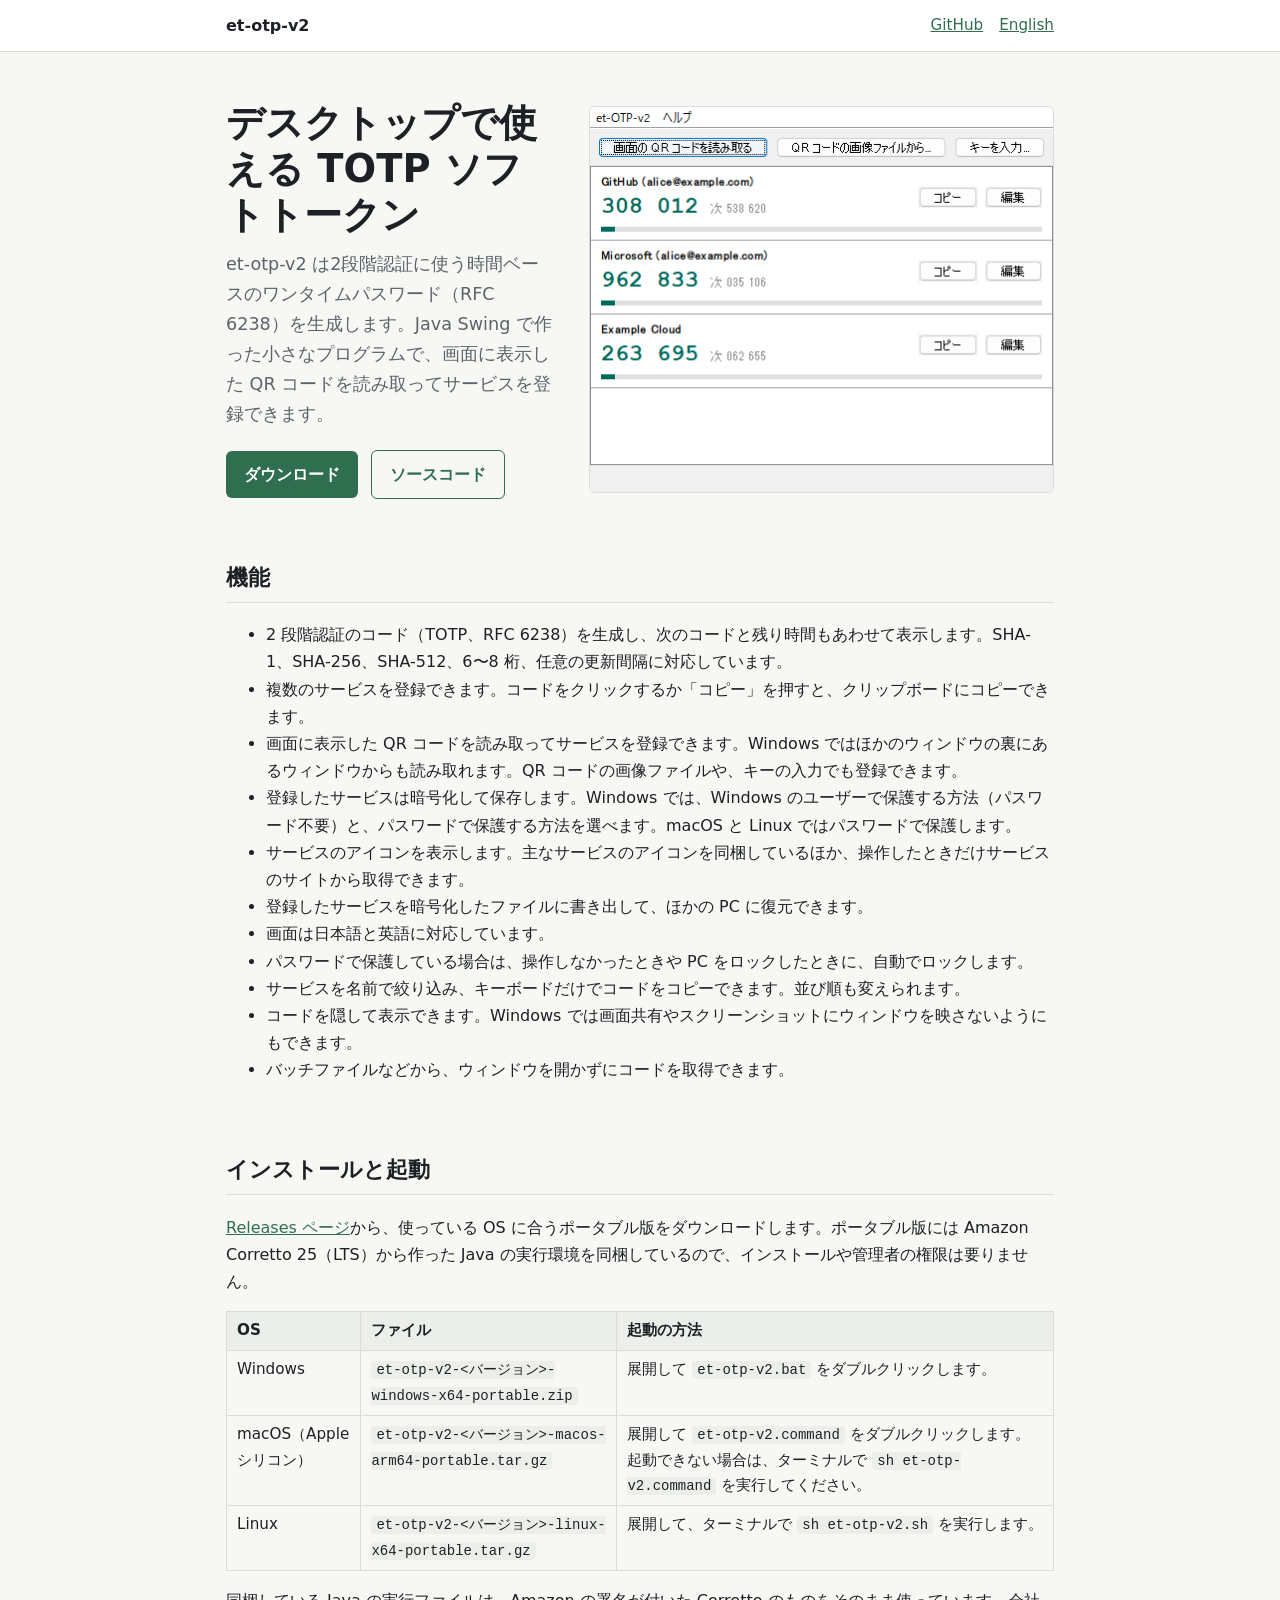
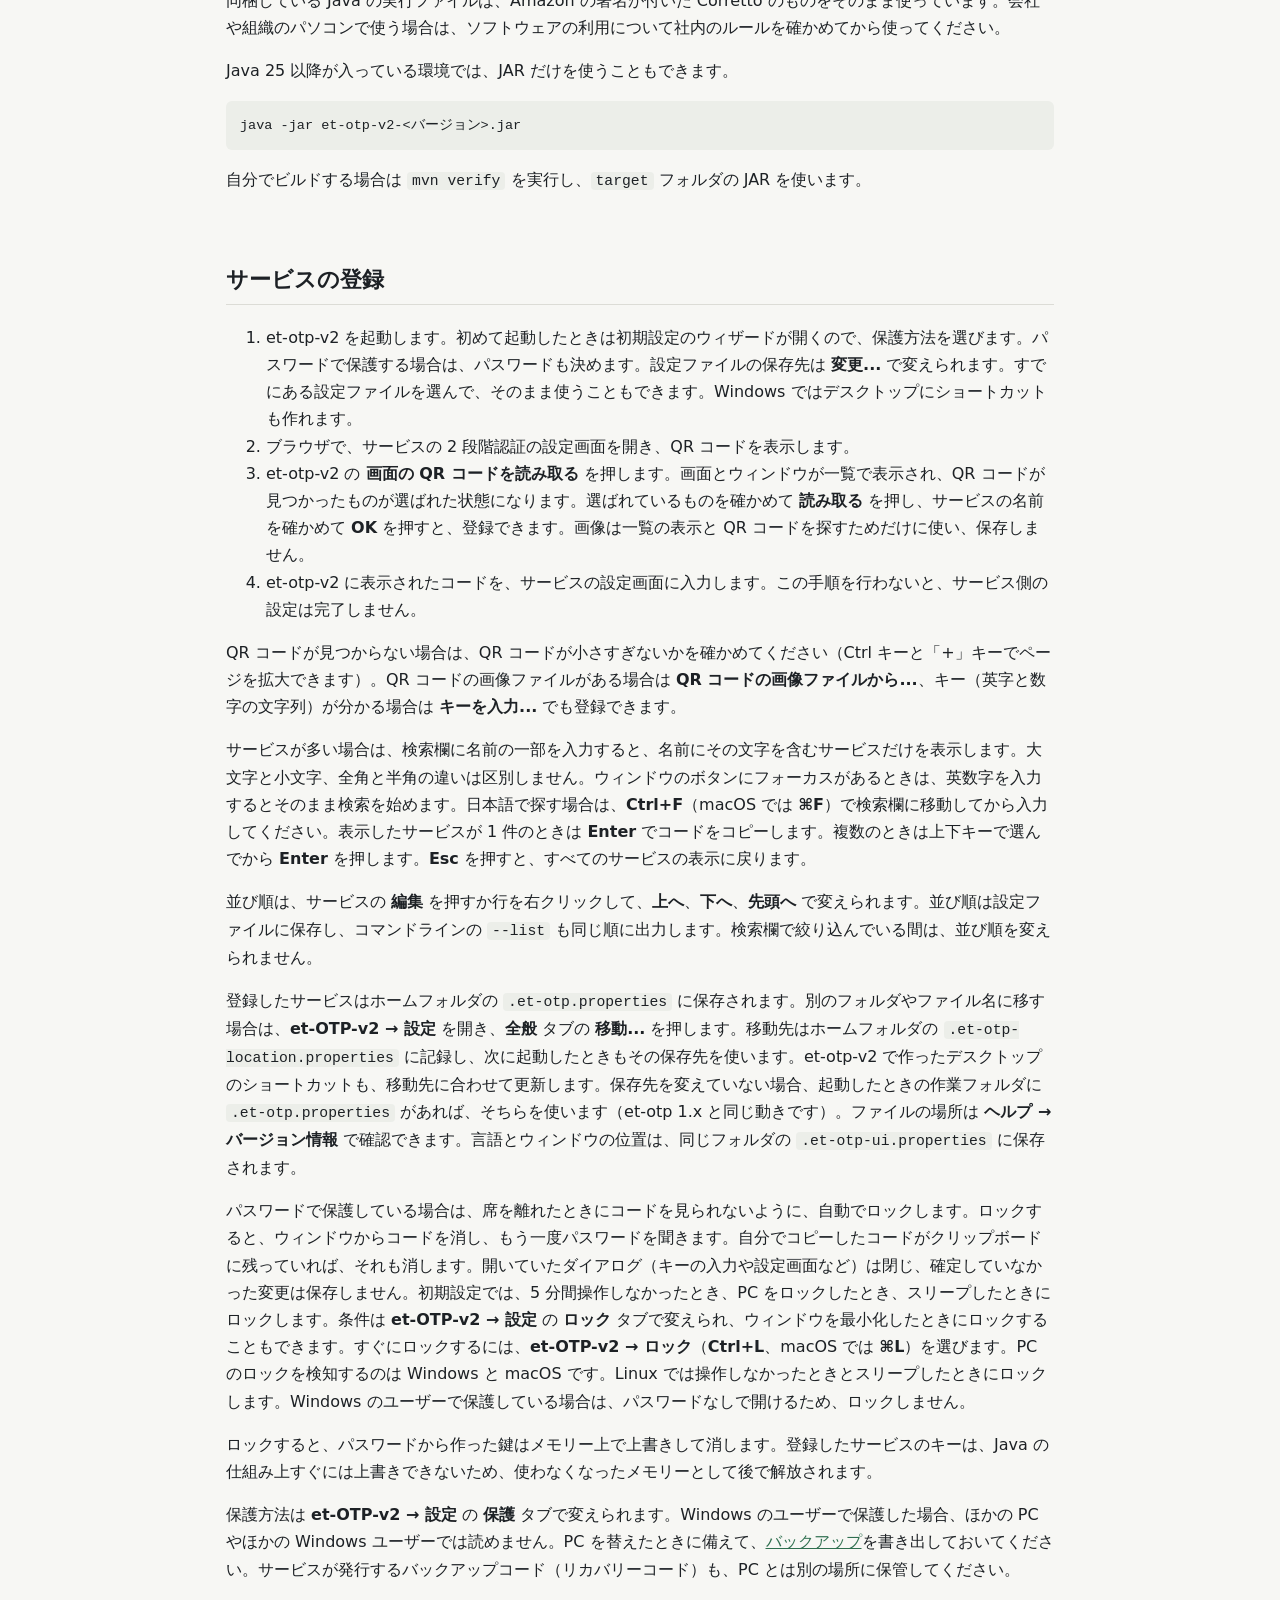
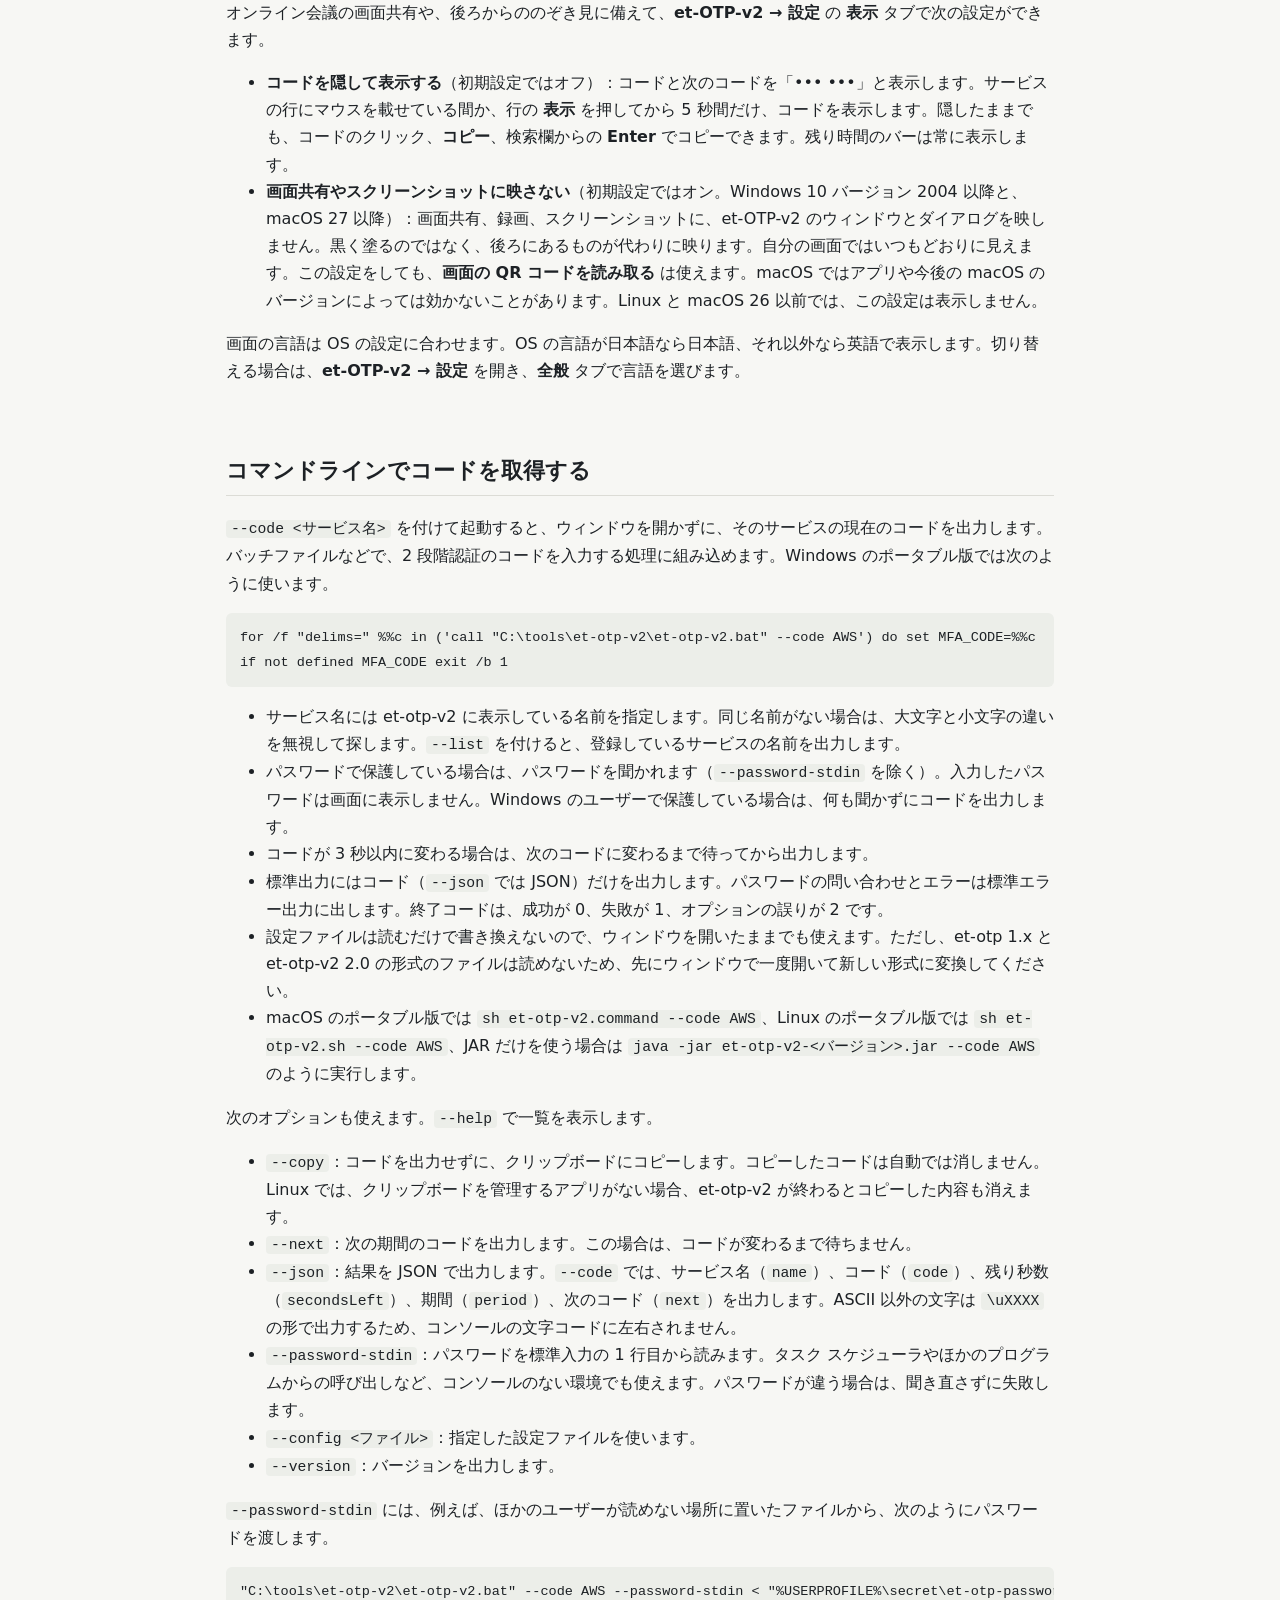
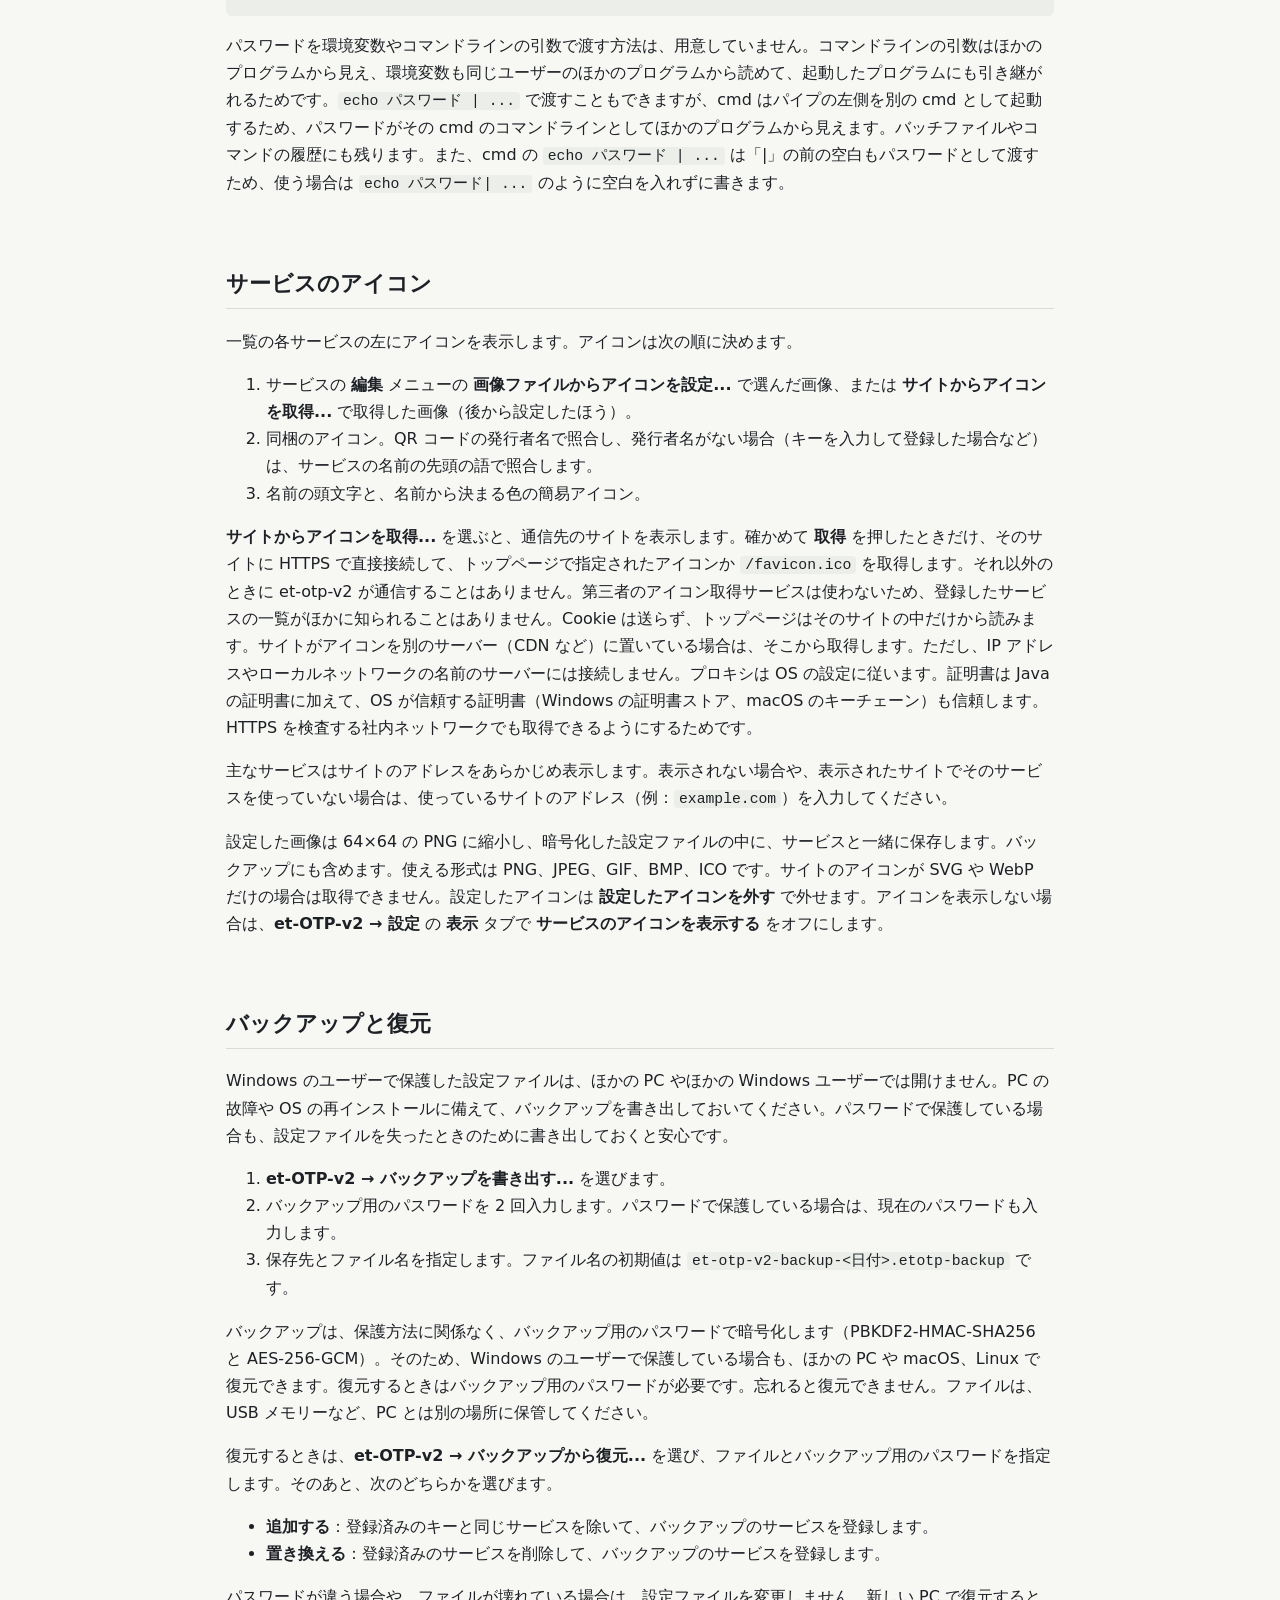
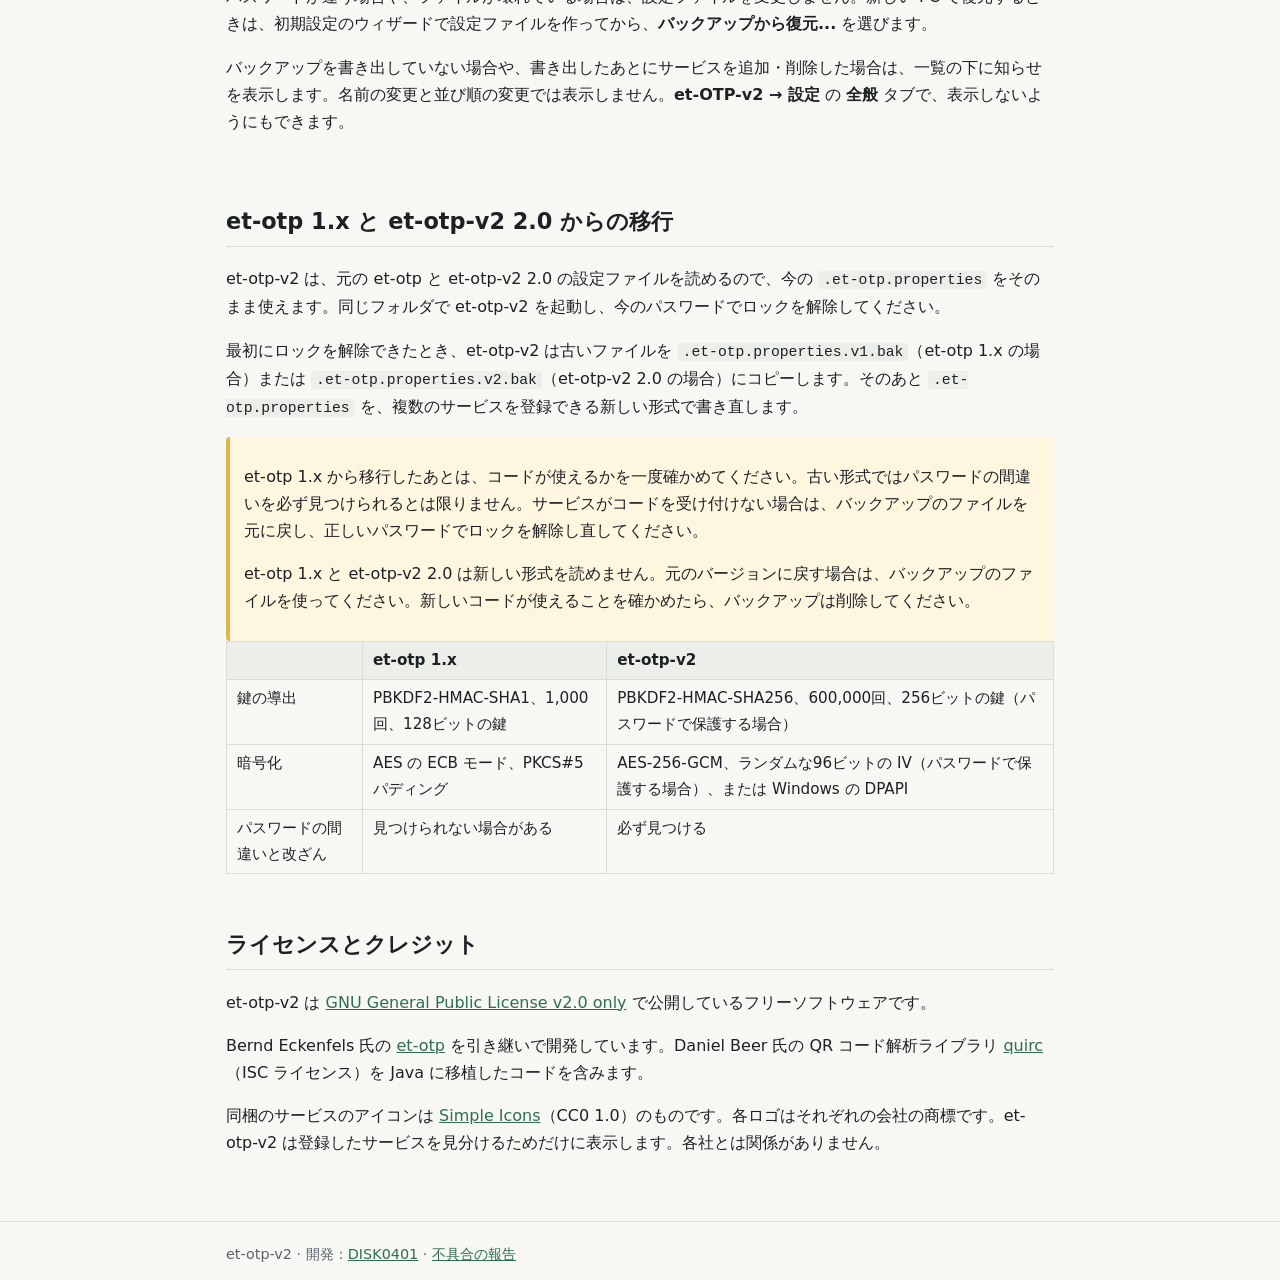
==== commit 8cd052fa: "Drop the commas that only make a pause in the Japanese README and site Commas right after a short to" ====
--- a/docs/ja/index.html
+++ b/docs/ja/index.html
@@ -35,14 +35,14 @@
     <ul>
       <li>2 段階認証のコード（TOTP、RFC 6238）を生成し、次のコードと残り時間もあわせて表示します。SHA-1、SHA-256、SHA-512、6〜8 桁、任意の更新間隔に対応しています。</li>
       <li>複数のサービスを登録できます。コードをクリックするか「コピー」を押すと、クリップボードにコピーできます。</li>
-      <li>画面に表示した QR コードを読み取ってサービスを登録できます。Windows では、ほかのウィンドウの裏にあるウィンドウからも読み取れます。QR コードの画像ファイルや、キーの入力でも登録できます。</li>
-      <li>登録したサービスは暗号化して保存します。Windows では、Windows のユーザーで保護する方法（パスワード不要）と、パスワードで保護する方法を選べます。macOS と Linux では、パスワードで保護します。</li>
+      <li>画面に表示した QR コードを読み取ってサービスを登録できます。Windows ではほかのウィンドウの裏にあるウィンドウからも読み取れます。QR コードの画像ファイルや、キーの入力でも登録できます。</li>
+      <li>登録したサービスは暗号化して保存します。Windows では、Windows のユーザーで保護する方法（パスワード不要）と、パスワードで保護する方法を選べます。macOS と Linux ではパスワードで保護します。</li>
       <li>サービスのアイコンを表示します。主なサービスのアイコンを同梱しているほか、操作したときだけサービスのサイトから取得できます。</li>
       <li>登録したサービスを暗号化したファイルに書き出して、ほかの PC に復元できます。</li>
       <li>画面は日本語と英語に対応しています。</li>
       <li>パスワードで保護している場合は、操作しなかったときや PC をロックしたときに、自動でロックします。</li>
       <li>サービスを名前で絞り込み、キーボードだけでコードをコピーできます。並び順も変えられます。</li>
-      <li>コードを隠して表示できます。Windows では、画面共有やスクリーンショットにウィンドウを映さないようにもできます。</li>
+      <li>コードを隠して表示できます。Windows では画面共有やスクリーンショットにウィンドウを映さないようにもできます。</li>
       <li>バッチファイルなどから、ウィンドウを開かずにコードを取得できます。</li>
     </ul>
   </section>
@@ -67,42 +67,42 @@
   <section id="setup">
     <h2>サービスの登録</h2>
     <ol>
-      <li>et-otp-v2 を起動します。初めて起動したときは初期設定のウィザードが開くので、保護方法を選びます。パスワードで保護する場合は、パスワードも決めます。設定ファイルの保存先は <b>変更...</b> で変えられます。すでにある設定ファイルを選んで、そのまま使うこともできます。Windows では、デスクトップにショートカットも作れます。</li>
+      <li>et-otp-v2 を起動します。初めて起動したときは初期設定のウィザードが開くので、保護方法を選びます。パスワードで保護する場合は、パスワードも決めます。設定ファイルの保存先は <b>変更...</b> で変えられます。すでにある設定ファイルを選んで、そのまま使うこともできます。Windows ではデスクトップにショートカットも作れます。</li>
       <li>ブラウザで、サービスの 2 段階認証の設定画面を開き、QR コードを表示します。</li>
       <li>et-otp-v2 の <b>画面の QR コードを読み取る</b> を押します。画面とウィンドウが一覧で表示され、QR コードが見つかったものが選ばれた状態になります。選ばれているものを確かめて <b>読み取る</b> を押し、サービスの名前を確かめて <b>OK</b> を押すと、登録できます。画像は一覧の表示と QR コードを探すためだけに使い、保存しません。</li>
       <li>et-otp-v2 に表示されたコードを、サービスの設定画面に入力します。この手順を行わないと、サービス側の設定は完了しません。</li>
     </ol>
     <p>QR コードが見つからない場合は、QR コードが小さすぎないかを確かめてください（Ctrl キーと「+」キーでページを拡大できます）。QR コードの画像ファイルがある場合は <b>QR コードの画像ファイルから...</b>、キー（英字と数字の文字列）が分かる場合は <b>キーを入力...</b> でも登録できます。</p>
-    <p>サービスが多い場合は、検索欄に名前の一部を入力すると、名前にその文字を含むサービスだけを表示します。大文字と小文字、全角と半角の違いは区別しません。ウィンドウのボタンにフォーカスがあるときは、英数字を入力するとそのまま検索を始めます。日本語で探す場合は、<b>Ctrl+F</b>（macOS では <b>⌘F</b>）で検索欄に移動してから入力してください。表示したサービスが 1 件のときは <b>Enter</b> でコードをコピーします。複数のときは、上下キーで選んでから <b>Enter</b> を押します。<b>Esc</b> を押すと、すべてのサービスの表示に戻ります。</p>
+    <p>サービスが多い場合は、検索欄に名前の一部を入力すると、名前にその文字を含むサービスだけを表示します。大文字と小文字、全角と半角の違いは区別しません。ウィンドウのボタンにフォーカスがあるときは、英数字を入力するとそのまま検索を始めます。日本語で探す場合は、<b>Ctrl+F</b>（macOS では <b>⌘F</b>）で検索欄に移動してから入力してください。表示したサービスが 1 件のときは <b>Enter</b> でコードをコピーします。複数のときは上下キーで選んでから <b>Enter</b> を押します。<b>Esc</b> を押すと、すべてのサービスの表示に戻ります。</p>
     <p>並び順は、サービスの <b>編集</b> を押すか行を右クリックして、<b>上へ</b>、<b>下へ</b>、<b>先頭へ</b> で変えられます。並び順は設定ファイルに保存し、コマンドラインの <code>--list</code> も同じ順に出力します。検索欄で絞り込んでいる間は、並び順を変えられません。</p>
-    <p>登録したサービスは、ホームフォルダの <code>.et-otp.properties</code> に保存されます。別のフォルダやファイル名に移す場合は、<b>et-OTP-v2 → 設定</b> を開き、<b>全般</b> タブの <b>移動...</b> を押します。移動先はホームフォルダの <code>.et-otp-location.properties</code> に記録し、次に起動したときもその保存先を使います。et-otp-v2 で作ったデスクトップのショートカットも、移動先に合わせて更新します。保存先を変えていない場合、起動したときの作業フォルダに <code>.et-otp.properties</code> があれば、そちらを使います（et-otp 1.x と同じ動きです）。ファイルの場所は <b>ヘルプ → バージョン情報</b> で確認できます。言語とウィンドウの位置は、同じフォルダの <code>.et-otp-ui.properties</code> に保存されます。</p>
-    <p>パスワードで保護している場合は、席を離れたときにコードを見られないように、自動でロックします。ロックすると、ウィンドウからコードを消し、もう一度パスワードを聞きます。自分でコピーしたコードがクリップボードに残っていれば、それも消します。開いていたダイアログ（キーの入力や設定画面など）は閉じ、確定していなかった変更は保存しません。初期設定では、5 分間操作しなかったとき、PC をロックしたとき、スリープしたときにロックします。条件は <b>et-OTP-v2 → 設定</b> の <b>ロック</b> タブで変えられ、ウィンドウを最小化したときにロックすることもできます。すぐにロックするには、<b>et-OTP-v2 → ロック</b>（<b>Ctrl+L</b>、macOS では <b>⌘L</b>）を選びます。PC のロックを検知するのは Windows と macOS です。Linux では、操作しなかったときとスリープしたときにロックします。Windows のユーザーで保護している場合は、パスワードなしで開けるため、ロックしません。</p>
+    <p>登録したサービスはホームフォルダの <code>.et-otp.properties</code> に保存されます。別のフォルダやファイル名に移す場合は、<b>et-OTP-v2 → 設定</b> を開き、<b>全般</b> タブの <b>移動...</b> を押します。移動先はホームフォルダの <code>.et-otp-location.properties</code> に記録し、次に起動したときもその保存先を使います。et-otp-v2 で作ったデスクトップのショートカットも、移動先に合わせて更新します。保存先を変えていない場合、起動したときの作業フォルダに <code>.et-otp.properties</code> があれば、そちらを使います（et-otp 1.x と同じ動きです）。ファイルの場所は <b>ヘルプ → バージョン情報</b> で確認できます。言語とウィンドウの位置は、同じフォルダの <code>.et-otp-ui.properties</code> に保存されます。</p>
+    <p>パスワードで保護している場合は、席を離れたときにコードを見られないように、自動でロックします。ロックすると、ウィンドウからコードを消し、もう一度パスワードを聞きます。自分でコピーしたコードがクリップボードに残っていれば、それも消します。開いていたダイアログ（キーの入力や設定画面など）は閉じ、確定していなかった変更は保存しません。初期設定では、5 分間操作しなかったとき、PC をロックしたとき、スリープしたときにロックします。条件は <b>et-OTP-v2 → 設定</b> の <b>ロック</b> タブで変えられ、ウィンドウを最小化したときにロックすることもできます。すぐにロックするには、<b>et-OTP-v2 → ロック</b>（<b>Ctrl+L</b>、macOS では <b>⌘L</b>）を選びます。PC のロックを検知するのは Windows と macOS です。Linux では操作しなかったときとスリープしたときにロックします。Windows のユーザーで保護している場合は、パスワードなしで開けるため、ロックしません。</p>
     <p>ロックすると、パスワードから作った鍵はメモリー上で上書きして消します。登録したサービスのキーは、Java の仕組み上すぐには上書きできないため、使わなくなったメモリーとして後で解放されます。</p>
-    <p>保護方法は、<b>et-OTP-v2 → 設定</b> の <b>保護</b> タブで変えられます。Windows のユーザーで保護した場合、ほかの PC やほかの Windows ユーザーでは読めません。PC を替えたときに備えて、<a href="#backup">バックアップ</a>を書き出しておいてください。サービスが発行するバックアップコード（リカバリーコード）も、PC とは別の場所に保管してください。</p>
+    <p>保護方法は <b>et-OTP-v2 → 設定</b> の <b>保護</b> タブで変えられます。Windows のユーザーで保護した場合、ほかの PC やほかの Windows ユーザーでは読めません。PC を替えたときに備えて、<a href="#backup">バックアップ</a>を書き出しておいてください。サービスが発行するバックアップコード（リカバリーコード）も、PC とは別の場所に保管してください。</p>
     <p>オンライン会議の画面共有や、後ろからののぞき見に備えて、<b>et-OTP-v2 → 設定</b> の <b>表示</b> タブで次の設定ができます。</p>
     <ul>
       <li><b>コードを隠して表示する</b>（初期設定ではオフ）：コードと次のコードを「••• •••」と表示します。サービスの行にマウスを載せている間か、行の <b>表示</b> を押してから 5 秒間だけ、コードを表示します。隠したままでも、コードのクリック、<b>コピー</b>、検索欄からの <b>Enter</b> でコピーできます。残り時間のバーは常に表示します。</li>
-      <li><b>画面共有やスクリーンショットに映さない</b>（初期設定ではオン。Windows 10 バージョン 2004 以降と、macOS 27 以降）：画面共有、録画、スクリーンショットに、et-OTP-v2 のウィンドウとダイアログを映しません。黒く塗るのではなく、後ろにあるものが代わりに映ります。自分の画面では、いつもどおりに見えます。この設定をしても、<b>画面の QR コードを読み取る</b> は使えます。macOS では、アプリや今後の macOS のバージョンによっては効かないことがあります。Linux と macOS 26 以前では、この設定は表示しません。</li>
+      <li><b>画面共有やスクリーンショットに映さない</b>（初期設定ではオン。Windows 10 バージョン 2004 以降と、macOS 27 以降）：画面共有、録画、スクリーンショットに、et-OTP-v2 のウィンドウとダイアログを映しません。黒く塗るのではなく、後ろにあるものが代わりに映ります。自分の画面ではいつもどおりに見えます。この設定をしても、<b>画面の QR コードを読み取る</b> は使えます。macOS ではアプリや今後の macOS のバージョンによっては効かないことがあります。Linux と macOS 26 以前では、この設定は表示しません。</li>
     </ul>
     <p>画面の言語は OS の設定に合わせます。OS の言語が日本語なら日本語、それ以外なら英語で表示します。切り替える場合は、<b>et-OTP-v2 → 設定</b> を開き、<b>全般</b> タブで言語を選びます。</p>
   </section>
 
   <section id="command-line">
     <h2>コマンドラインでコードを取得する</h2>
-    <p><code>--code &lt;サービス名&gt;</code> を付けて起動すると、ウィンドウを開かずに、そのサービスの現在のコードを出力します。バッチファイルなどで、2 段階認証のコードを入力する処理に組み込めます。Windows のポータブル版では、次のように使います。</p>
+    <p><code>--code &lt;サービス名&gt;</code> を付けて起動すると、ウィンドウを開かずに、そのサービスの現在のコードを出力します。バッチファイルなどで、2 段階認証のコードを入力する処理に組み込めます。Windows のポータブル版では次のように使います。</p>
     <pre><code>for /f "delims=" %%c in ('call "C:\tools\et-otp-v2\et-otp-v2.bat" --code AWS') do set MFA_CODE=%%c
 if not defined MFA_CODE exit /b 1</code></pre>
     <ul>
-      <li>サービス名には、et-otp-v2 に表示している名前を指定します。同じ名前がない場合は、大文字と小文字の違いを無視して探します。<code>--list</code> を付けると、登録しているサービスの名前を出力します。</li>
+      <li>サービス名には et-otp-v2 に表示している名前を指定します。同じ名前がない場合は、大文字と小文字の違いを無視して探します。<code>--list</code> を付けると、登録しているサービスの名前を出力します。</li>
       <li>パスワードで保護している場合は、パスワードを聞かれます（<code>--password-stdin</code> を除く）。入力したパスワードは画面に表示しません。Windows のユーザーで保護している場合は、何も聞かずにコードを出力します。</li>
       <li>コードが 3 秒以内に変わる場合は、次のコードに変わるまで待ってから出力します。</li>
-      <li>標準出力にはコード（<code>--json</code> では JSON）だけを出力します。パスワードの問い合わせとエラーは、標準エラー出力に出します。終了コードは、成功が 0、失敗が 1、オプションの誤りが 2 です。</li>
+      <li>標準出力にはコード（<code>--json</code> では JSON）だけを出力します。パスワードの問い合わせとエラーは標準エラー出力に出します。終了コードは、成功が 0、失敗が 1、オプションの誤りが 2 です。</li>
       <li>設定ファイルは読むだけで書き換えないので、ウィンドウを開いたままでも使えます。ただし、et-otp 1.x と et-otp-v2 2.0 の形式のファイルは読めないため、先にウィンドウで一度開いて新しい形式に変換してください。</li>
       <li>macOS のポータブル版では <code>sh et-otp-v2.command --code AWS</code>、Linux のポータブル版では <code>sh et-otp-v2.sh --code AWS</code>、JAR だけを使う場合は <code>java -jar et-otp-v2-&lt;バージョン&gt;.jar --code AWS</code> のように実行します。</li>
     </ul>
     <p>次のオプションも使えます。<code>--help</code> で一覧を表示します。</p>
     <ul>
-      <li><code>--copy</code>：コードを出力せずに、クリップボードにコピーします。コピーしたコードは、自動では消しません。Linux では、クリップボードを管理するアプリがない場合、et-otp-v2 が終わるとコピーした内容も消えます。</li>
+      <li><code>--copy</code>：コードを出力せずに、クリップボードにコピーします。コピーしたコードは自動では消しません。Linux では、クリップボードを管理するアプリがない場合、et-otp-v2 が終わるとコピーした内容も消えます。</li>
       <li><code>--next</code>：次の期間のコードを出力します。この場合は、コードが変わるまで待ちません。</li>
       <li><code>--json</code>：結果を JSON で出力します。<code>--code</code> では、サービス名（<code>name</code>）、コード（<code>code</code>）、残り秒数（<code>secondsLeft</code>）、期間（<code>period</code>）、次のコード（<code>next</code>）を出力します。ASCII 以外の文字は <code>\uXXXX</code> の形で出力するため、コンソールの文字コードに左右されません。</li>
       <li><code>--password-stdin</code>：パスワードを標準入力の 1 行目から読みます。タスク スケジューラやほかのプログラムからの呼び出しなど、コンソールのない環境でも使えます。パスワードが違う場合は、聞き直さずに失敗します。</li>
@@ -116,15 +116,15 @@
 
   <section id="icons">
     <h2>サービスのアイコン</h2>
-    <p>一覧の各サービスの左に、アイコンを表示します。アイコンは次の順に決めます。</p>
+    <p>一覧の各サービスの左にアイコンを表示します。アイコンは次の順に決めます。</p>
     <ol>
       <li>サービスの <b>編集</b> メニューの <b>画像ファイルからアイコンを設定...</b> で選んだ画像、または <b>サイトからアイコンを取得...</b> で取得した画像（後から設定したほう）。</li>
       <li>同梱のアイコン。QR コードの発行者名で照合し、発行者名がない場合（キーを入力して登録した場合など）は、サービスの名前の先頭の語で照合します。</li>
       <li>名前の頭文字と、名前から決まる色の簡易アイコン。</li>
     </ol>
-    <p><b>サイトからアイコンを取得...</b> を選ぶと、通信先のサイトを表示します。確かめて <b>取得</b> を押したときだけ、そのサイトに HTTPS で直接接続して、トップページで指定されたアイコンか <code>/favicon.ico</code> を取得します。それ以外のときに et-otp-v2 が通信することはありません。第三者のアイコン取得サービスは使わないため、登録したサービスの一覧がほかに知られることはありません。Cookie は送らず、トップページはそのサイトの中だけから読みます。サイトがアイコンを別のサーバー（CDN など）に置いている場合は、そこから取得します。ただし、IP アドレスやローカルネットワークの名前のサーバーには接続しません。プロキシは OS の設定に従います。証明書は、Java の証明書に加えて、OS が信頼する証明書（Windows の証明書ストア、macOS のキーチェーン）も信頼します。HTTPS を検査する社内ネットワークでも取得できるようにするためです。</p>
-    <p>主なサービスは、サイトのアドレスをあらかじめ表示します。表示されない場合や、表示されたサイトでそのサービスを使っていない場合は、使っているサイトのアドレス（例：<code>example.com</code>）を入力してください。</p>
-    <p>設定した画像は 64×64 の PNG に縮小し、暗号化した設定ファイルの中に、サービスと一緒に保存します。バックアップにも含めます。使える形式は PNG、JPEG、GIF、BMP、ICO です。サイトのアイコンが SVG や WebP だけの場合は取得できません。設定したアイコンは、<b>設定したアイコンを外す</b> で外せます。アイコンを表示しない場合は、<b>et-OTP-v2 → 設定</b> の <b>表示</b> タブで <b>サービスのアイコンを表示する</b> をオフにします。</p>
+    <p><b>サイトからアイコンを取得...</b> を選ぶと、通信先のサイトを表示します。確かめて <b>取得</b> を押したときだけ、そのサイトに HTTPS で直接接続して、トップページで指定されたアイコンか <code>/favicon.ico</code> を取得します。それ以外のときに et-otp-v2 が通信することはありません。第三者のアイコン取得サービスは使わないため、登録したサービスの一覧がほかに知られることはありません。Cookie は送らず、トップページはそのサイトの中だけから読みます。サイトがアイコンを別のサーバー（CDN など）に置いている場合は、そこから取得します。ただし、IP アドレスやローカルネットワークの名前のサーバーには接続しません。プロキシは OS の設定に従います。証明書は Java の証明書に加えて、OS が信頼する証明書（Windows の証明書ストア、macOS のキーチェーン）も信頼します。HTTPS を検査する社内ネットワークでも取得できるようにするためです。</p>
+    <p>主なサービスはサイトのアドレスをあらかじめ表示します。表示されない場合や、表示されたサイトでそのサービスを使っていない場合は、使っているサイトのアドレス（例：<code>example.com</code>）を入力してください。</p>
+    <p>設定した画像は 64×64 の PNG に縮小し、暗号化した設定ファイルの中に、サービスと一緒に保存します。バックアップにも含めます。使える形式は PNG、JPEG、GIF、BMP、ICO です。サイトのアイコンが SVG や WebP だけの場合は取得できません。設定したアイコンは <b>設定したアイコンを外す</b> で外せます。アイコンを表示しない場合は、<b>et-OTP-v2 → 設定</b> の <b>表示</b> タブで <b>サービスのアイコンを表示する</b> をオフにします。</p>
   </section>
 
   <section id="backup">
@@ -167,7 +167,7 @@
     <h2>ライセンスとクレジット</h2>
     <p>et-otp-v2 は <a href="https://github.com/DISK0401/et-otp-v2/blob/main/LICENSE">GNU General Public License v2.0 only</a> で公開しているフリーソフトウェアです。</p>
     <p>Bernd Eckenfels 氏の <a href="https://github.com/ecki/et-otp">et-otp</a> を引き継いで開発しています。Daniel Beer 氏の QR コード解析ライブラリ <a href="https://github.com/dlbeer/quirc">quirc</a>（ISC ライセンス）を Java に移植したコードを含みます。</p>
-    <p>同梱のサービスのアイコンは <a href="https://github.com/simple-icons/simple-icons">Simple Icons</a>（CC0 1.0）のものです。各ロゴはそれぞれの会社の商標で、et-otp-v2 は登録したサービスを見分けるためだけに表示します。各社とは関係がありません。</p>
+    <p>同梱のサービスのアイコンは <a href="https://github.com/simple-icons/simple-icons">Simple Icons</a>（CC0 1.0）のものです。各ロゴはそれぞれの会社の商標です。et-otp-v2 は登録したサービスを見分けるためだけに表示します。各社とは関係がありません。</p>
   </section>
 </main>
 
